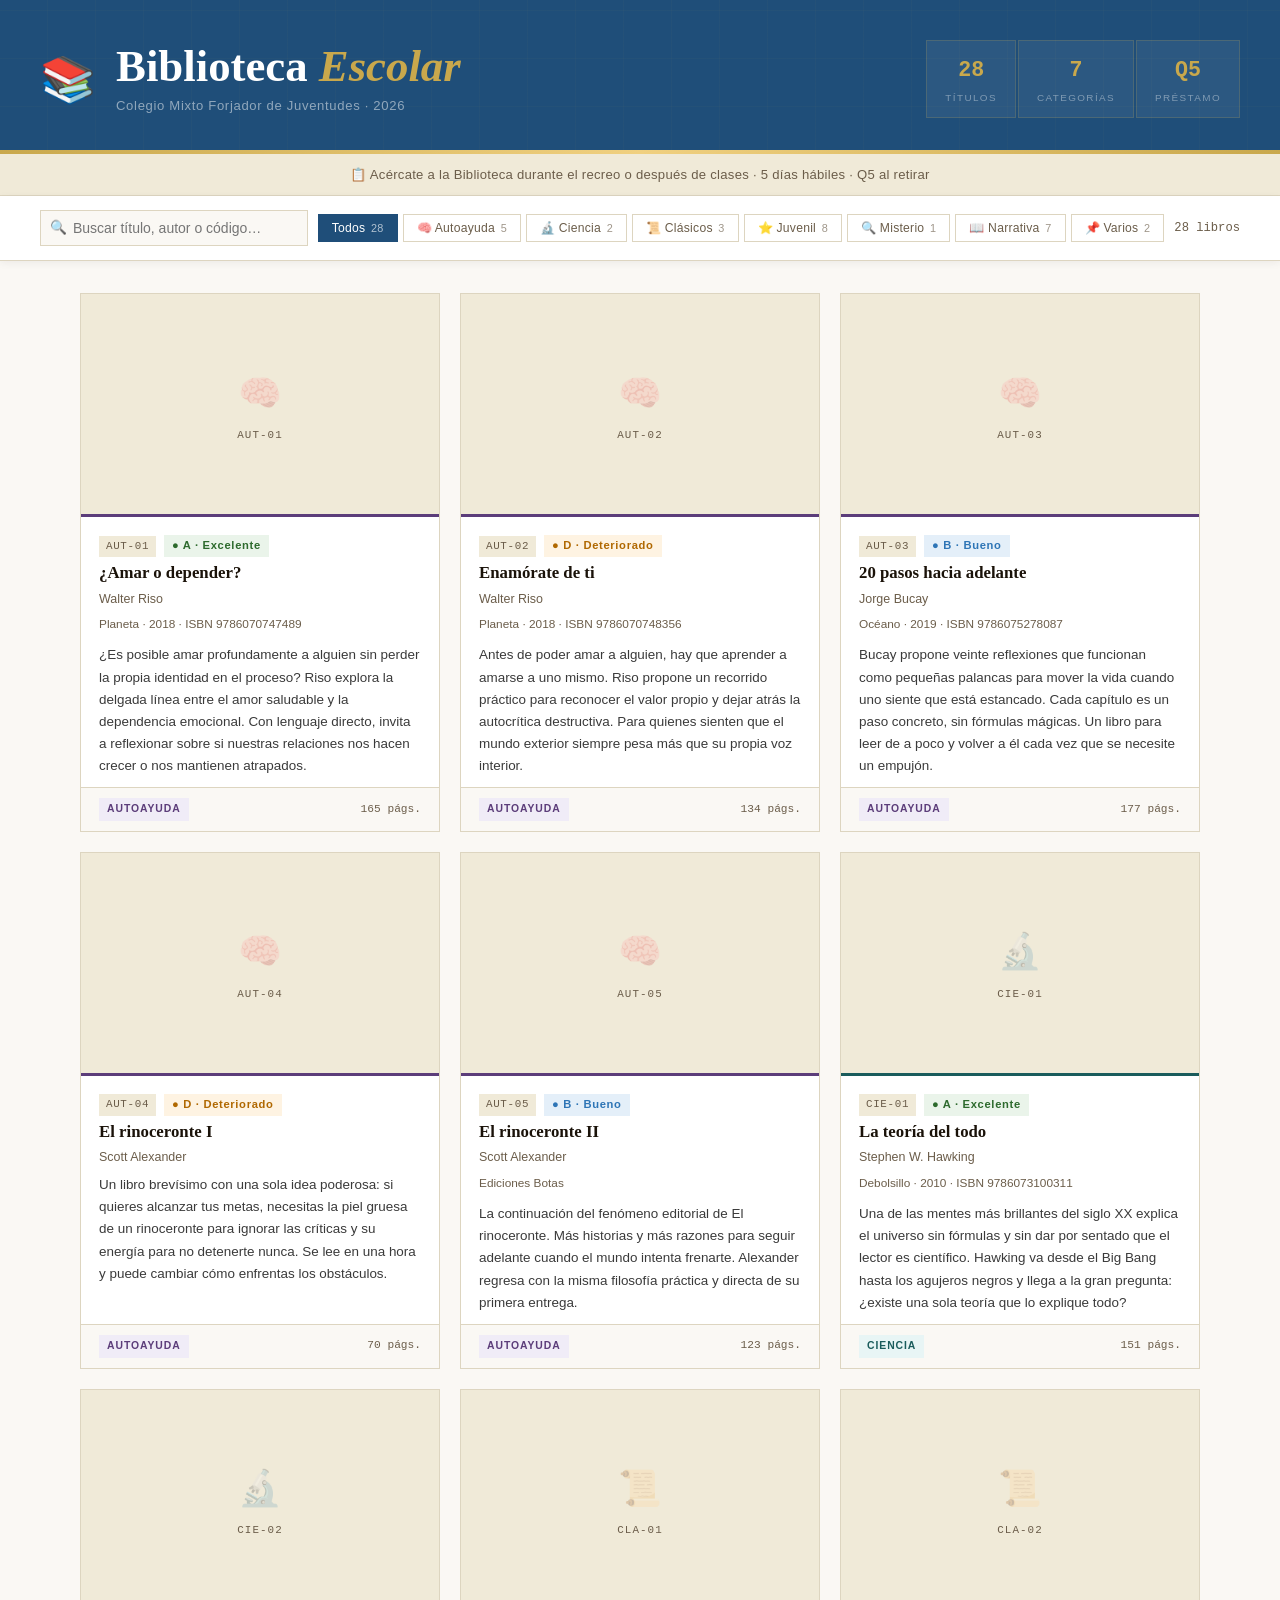
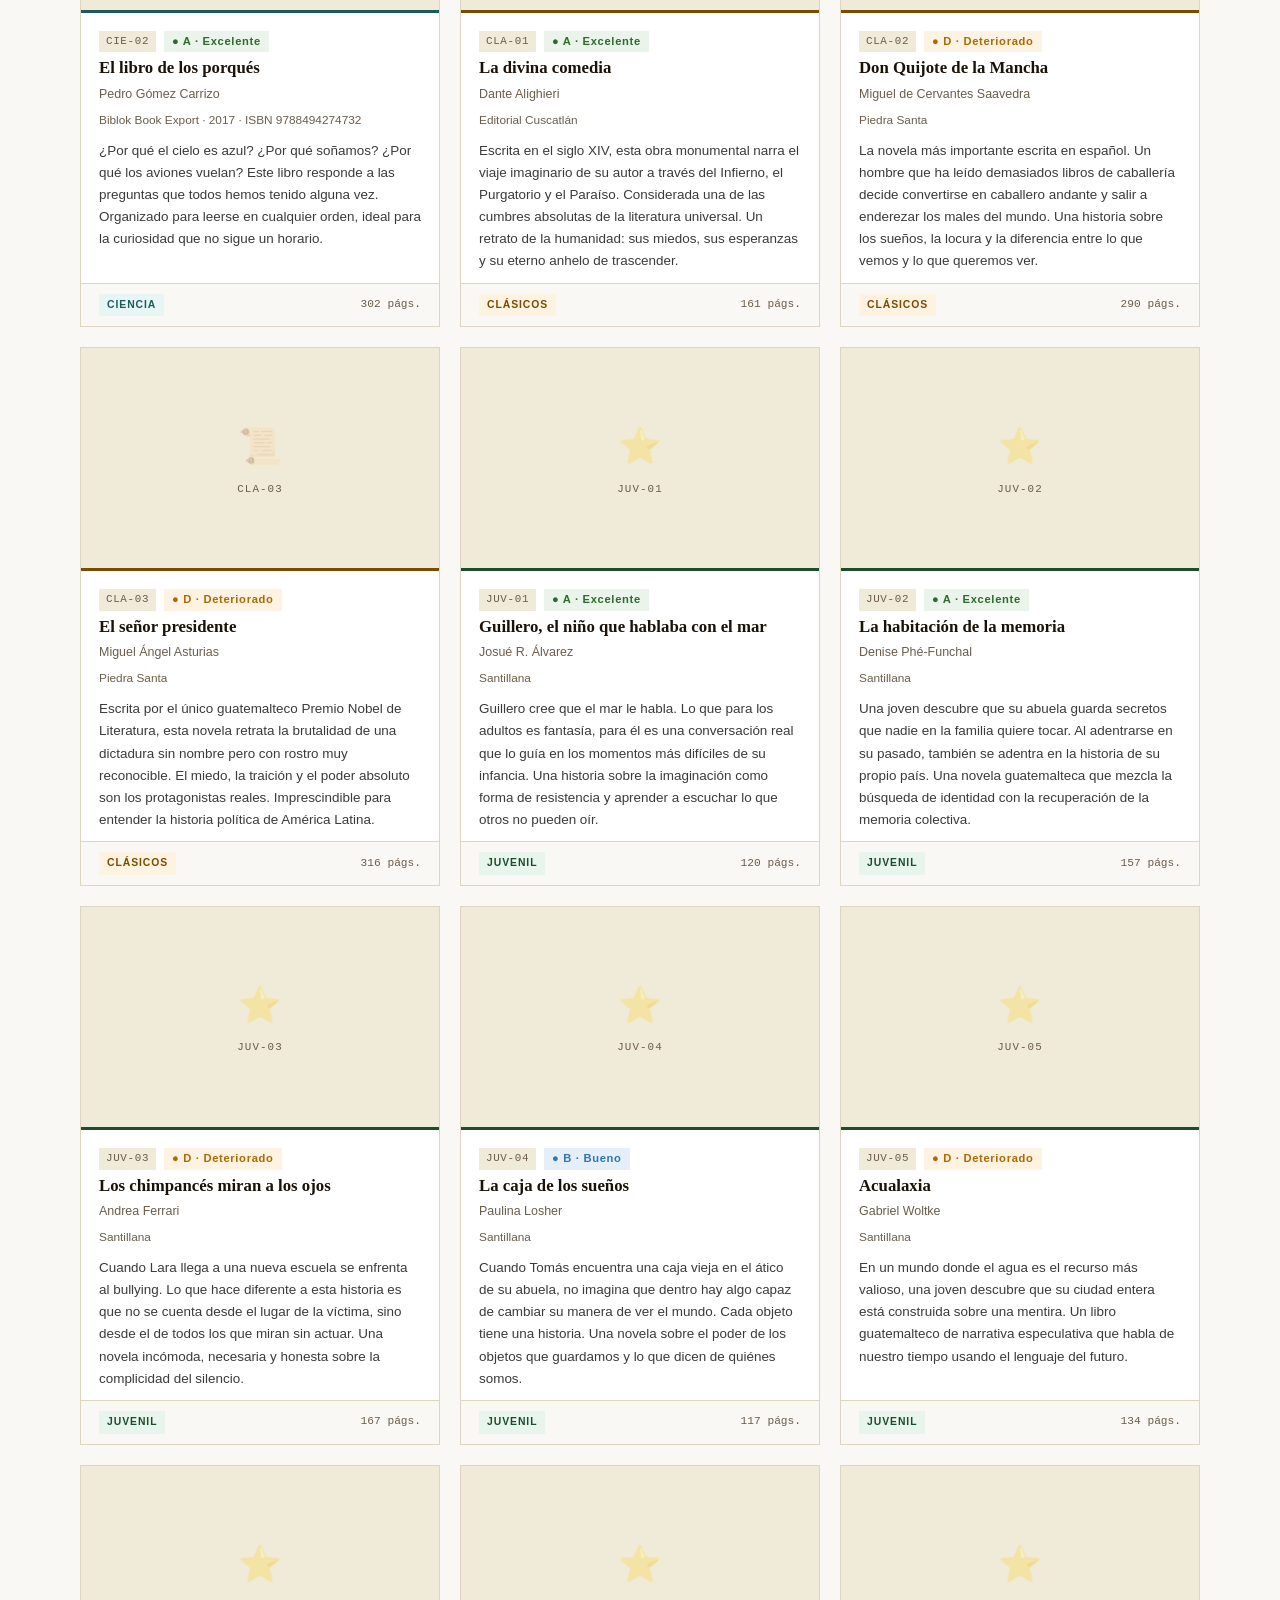
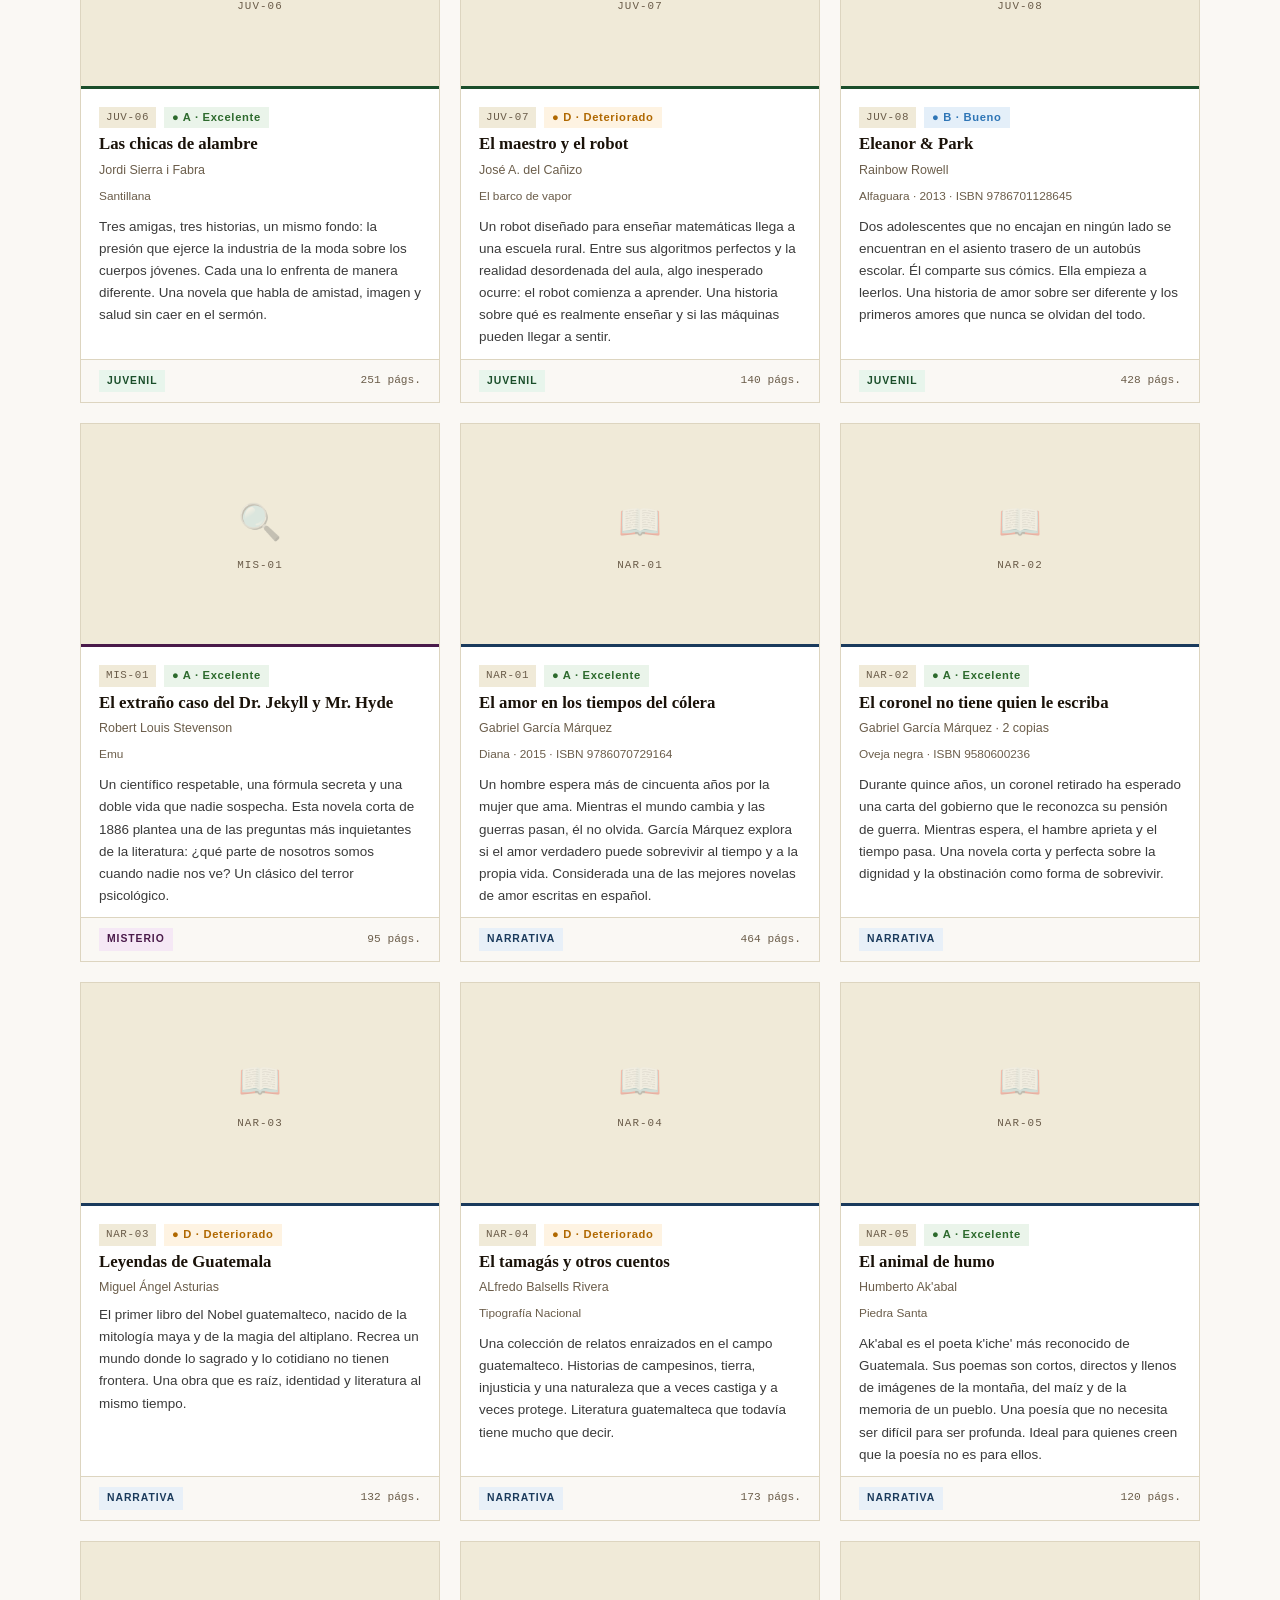
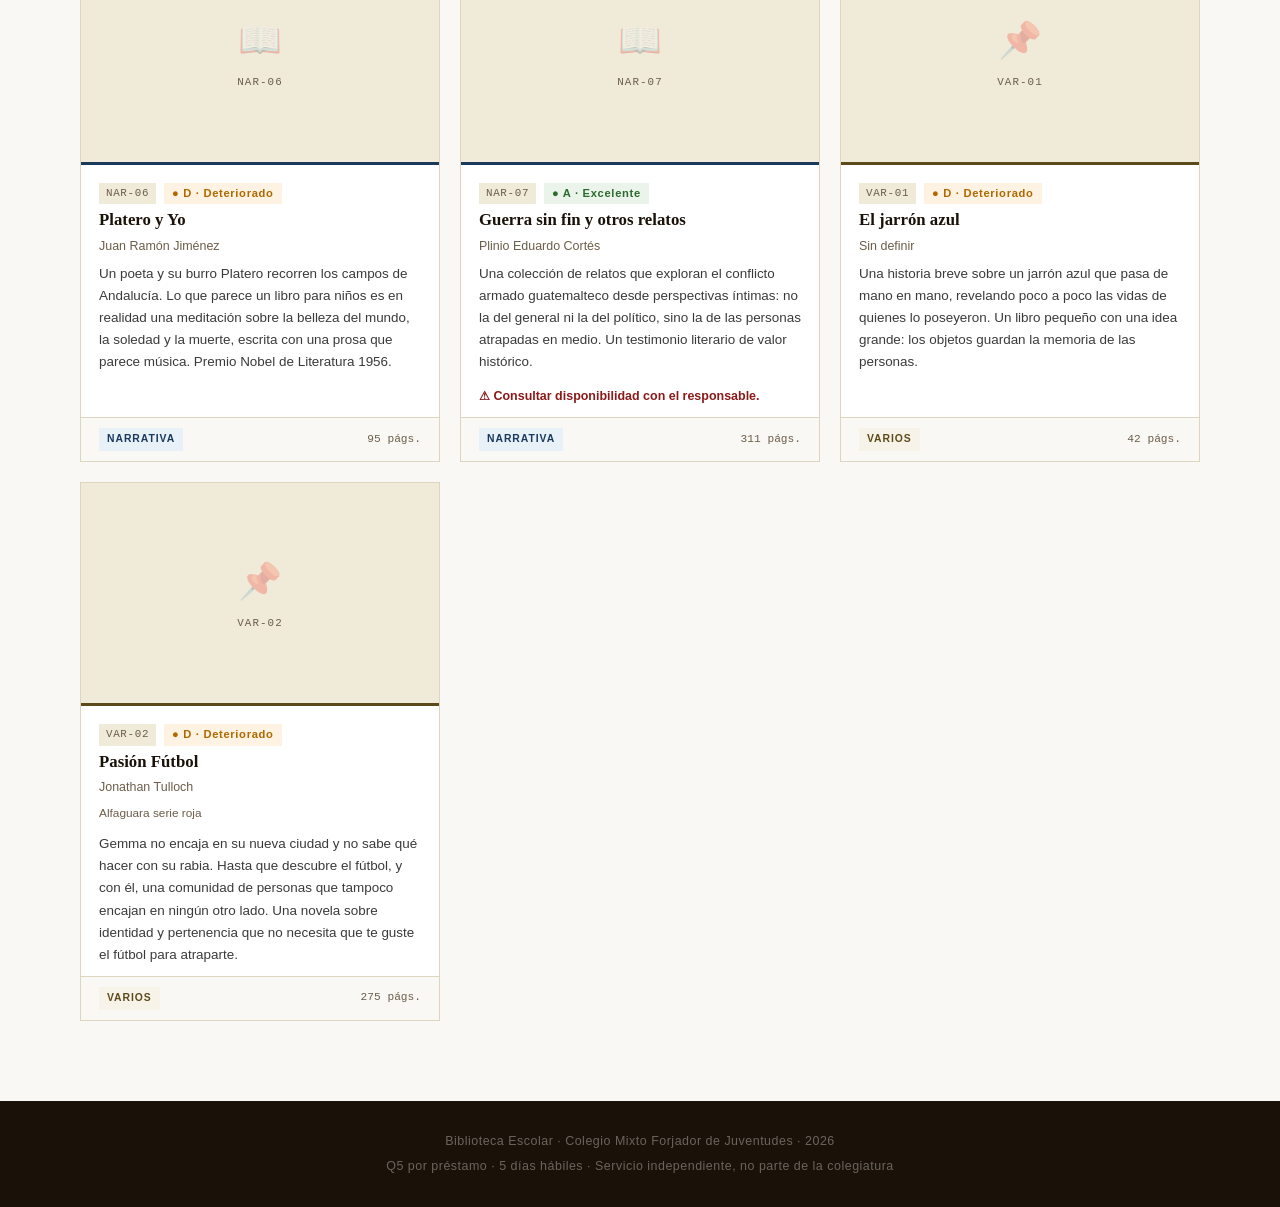
==== index.html @ a73b4a4e "Add files via upload" ====
<!DOCTYPE html>
<html lang="es">
<head>
<meta charset="UTF-8">
<meta name="viewport" content="width=device-width, initial-scale=1.0">
<meta name="description" content="Catálogo Biblioteca Escolar — Colegio Mixto Forjador de Juventudes">
<title>Biblioteca Escolar — Forjador de Juventudes</title>
<link rel="icon" href="data:image/svg+xml,<svg xmlns='http://www.w3.org/2000/svg' viewBox='0 0 100 100'><text y='.9em' font-size='90'>📚</text></svg>">
<style>
/* ══════════════════════════════════════════
   BIBLIOTECA ESCOLAR — stylesheet
   Sin dependencias externas. Funciona offline.
   ══════════════════════════════════════════ */

/* ── RESET & BASE ── */
*, *::before, *::after { margin: 0; padding: 0; box-sizing: border-box; }

:root {
  --ink:    #1a1209;
  --paper:  #faf8f4;
  --cream:  #f0ead8;
  --muted:  #6b5d4a;
  --border: #ddd5c0;
  --navy:   #1f4e79;
  --blue:   #2e75b6;
  --gold:   #8b6914;
  --goldf:  #c9a84c;

  --aut: #5c3d7a; --aut-l: #f0ecf7;
  --cie: #1a5c5c; --cie-l: #e8f5f5;
  --cla: #7a4a00; --cla-l: #fef3e0;
  --juv: #1a4e2a; --juv-l: #e8f5ec;
  --mis: #4a1a4a; --mis-l: #f5e8f5;
  --nar: #1a3a5c; --nar-l: #e8f0f8;
  --var: #5c4a1a; --var-l: #f8f3e8;

  --state-a: #2d6a2d;
  --state-b: #2e75b6;
  --state-d: #b06800;
  --state-c: #8b1a1a;

  --radius: 0px;
  --shadow: 0 2px 16px rgba(26,18,9,.08);
  --shadow-hover: 0 8px 32px rgba(26,18,9,.14);

  --font-body: -apple-system, BlinkMacSystemFont, 'Segoe UI', Roboto, sans-serif;
  --font-serif: Georgia, 'Times New Roman', serif;
  --font-mono: 'Courier New', Courier, monospace;
}

html { scroll-behavior: smooth; }
body { font-family: var(--font-body); background: var(--paper); color: var(--ink); line-height: 1.6; font-size: 16px; }

/* ── HEADER ── */
.site-header {
  background: var(--navy);
  padding: 40px 40px 36px;
  position: relative;
  overflow: hidden;
}
.site-header::before {
  content: '';
  position: absolute; inset: 0;
  background:
    repeating-linear-gradient(0deg, transparent, transparent 47px, rgba(201,168,76,.06) 48px),
    repeating-linear-gradient(90deg, transparent, transparent 47px, rgba(201,168,76,.06) 48px);
  pointer-events: none;
}
.site-header::after {
  content: '';
  position: absolute; bottom: 0; left: 0; right: 0; height: 4px;
  background: linear-gradient(90deg, var(--goldf), #f0d080 50%, var(--goldf));
}
.header-inner {
  position: relative; max-width: 1200px; margin: 0 auto;
  display: flex; align-items: center; justify-content: space-between;
  gap: 24px; flex-wrap: wrap;
}
.header-left { display: flex; align-items: center; gap: 20px; }
.header-emoji { font-size: 2.8rem; line-height: 1; }
.header-left h1 {
  font-family: var(--font-serif);
  font-size: clamp(1.8rem, 4vw, 2.8rem);
  color: #fff; line-height: 1.1; margin-bottom: 4px;
}
.header-left h1 em { color: var(--goldf); font-style: italic; }
.header-sub { color: rgba(255,255,255,.5); font-size: .82rem; letter-spacing: .05em; }
.header-stats { display: flex; gap: 2px; flex-shrink: 0; }
.stat {
  background: rgba(255,255,255,.06);
  border: 1px solid rgba(201,168,76,.2);
  padding: 12px 18px; text-align: center; min-width: 72px;
}
.stat-num { display: block; font-family: var(--font-mono); font-size: 1.35rem; font-weight: bold; color: var(--goldf); }
.stat-label { display: block; font-size: .62rem; color: rgba(255,255,255,.4); text-transform: uppercase; letter-spacing: .14em; margin-top: 2px; }

/* ── INFO BANNER ── */
.info-banner {
  background: var(--cream); border-bottom: 1px solid var(--border);
  padding: 10px 40px; text-align: center;
  font-size: .82rem; color: var(--muted); letter-spacing: .02em;
}

/* ── CONTROLS ── */
.controls {
  background: white; border-bottom: 1px solid var(--border);
  padding: 14px 40px; position: sticky; top: 0; z-index: 200;
  box-shadow: 0 2px 8px rgba(26,18,9,.06);
}
.controls-inner {
  max-width: 1200px; margin: 0 auto;
  display: flex; gap: 10px; align-items: center; flex-wrap: wrap;
}
.search-wrap { position: relative; flex: 1; min-width: 200px; }
.search-icon {
  position: absolute; left: 10px; top: 50%;
  transform: translateY(-50%); font-size: .85rem; pointer-events: none;
}
.search-wrap input {
  width: 100%; padding: 9px 12px 9px 32px;
  border: 1px solid var(--border); background: var(--paper);
  font-family: var(--font-body); font-size: .875rem; color: var(--ink);
  outline: none; transition: border-color .15s;
}
.search-wrap input:focus { border-color: var(--blue); background: white; }
.filters { display: flex; gap: 5px; flex-wrap: wrap; }
.filter-btn {
  padding: 6px 13px; border: 1px solid var(--border);
  background: white; font-family: var(--font-body);
  font-size: .76rem; color: var(--muted); cursor: pointer;
  letter-spacing: .02em; transition: all .12s; white-space: nowrap;
}
.filter-btn:hover { border-color: var(--navy); color: var(--navy); }
.filter-btn.active { background: var(--navy); color: white; border-color: var(--navy); }
.count-label {
  font-family: var(--font-mono); font-size: .76rem;
  color: var(--muted); margin-left: auto; white-space: nowrap;
  flex-shrink: 0;
}

/* ── MAIN & GRID ── */
.main { max-width: 1200px; margin: 0 auto; padding: 32px 40px 80px; }
.grid {
  display: grid;
  grid-template-columns: repeat(auto-fill, minmax(290px, 1fr));
  gap: 20px;
}

/* ── CARD ── */
.card {
  background: white; border: 1px solid var(--border);
  display: flex; flex-direction: column;
  transition: box-shadow .2s, transform .2s;
  overflow: hidden;
}
.card:hover { box-shadow: var(--shadow-hover); transform: translateY(-3px); }
.card.hidden { display: none !important; }

.card-img {
  width: 100%; aspect-ratio: 2/3; max-height: 220px;
  background: var(--cream); overflow: hidden; position: relative;
  display: flex; align-items: center; justify-content: center;
}
.card-img img {
  width: 100%; height: 100%; object-fit: cover;
  display: block; transition: transform .3s;
}
.card:hover .card-img img { transform: scale(1.03); }
.img-ph {
  display: flex; flex-direction: column; align-items: center;
  justify-content: center; gap: 6px; width: 100%; height: 100%;
  position: absolute; inset: 0;
}
.img-ph span { font-size: 2.2rem; opacity: .3; }
.img-ph p { font-family: var(--font-mono); font-size: .68rem; color: var(--muted); letter-spacing: .1em; }
/* Hide placeholder when image loads */
.card-img img:not([src=""]) + .img-ph { display: none; }

.card-accent { height: 3px; flex-shrink: 0; }

.card-body { padding: 18px 18px 10px; flex: 1; display: flex; flex-direction: column; gap: 6px; }
.card-meta-top { display: flex; align-items: center; gap: 8px; }
.code-pill {
  font-family: var(--font-mono); font-size: .68rem;
  color: var(--muted); background: var(--cream);
  padding: 2px 7px; letter-spacing: .06em;
}
.state-badge {
  font-size: .7rem; font-weight: 600; letter-spacing: .06em;
  padding: 2px 8px;
}
.state-A { color: var(--state-a); background: #eaf4ea; }
.state-B { color: var(--state-b); background: #e4eff9; }
.state-D { color: var(--state-d); background: #fef3e2; }
.state-C { color: var(--state-c); background: #fceaea; }

.card-title {
  font-family: var(--font-serif); font-size: 1.05rem;
  font-weight: bold; color: var(--ink); line-height: 1.2;
}
.card-author { font-size: .78rem; color: var(--muted); }
.card-desc { font-size: .84rem; color: #3a3a3a; line-height: 1.65; flex: 1; }

.card-footer {
  padding: 10px 18px; border-top: 1px solid var(--border);
  background: var(--paper); display: flex;
  align-items: center; justify-content: space-between; gap: 8px;
  flex-wrap: wrap;
}
.cat-tag {
  font-size: .65rem; font-weight: 600; letter-spacing: .09em;
  text-transform: uppercase; padding: 3px 8px;
}
.pages-badge { font-family: var(--font-mono); font-size: .7rem; color: var(--muted); }

/* ── CATEGORY COLORS ── */
.cat-AUT { color: var(--aut); background: var(--aut-l); }
.cat-CIE { color: var(--cie); background: var(--cie-l); }
.cat-CLA { color: var(--cla); background: var(--cla-l); }
.cat-JUV { color: var(--juv); background: var(--juv-l); }
.cat-MIS { color: var(--mis); background: var(--mis-l); }
.cat-NAR { color: var(--nar); background: var(--nar-l); }
.cat-VAR { color: var(--var); background: var(--var-l); }

.card-accent.cat-AUT { background: var(--aut); }
.card-accent.cat-CIE { background: var(--cie); }
.card-accent.cat-CLA { background: var(--cla); }
.card-accent.cat-JUV { background: var(--juv); }
.card-accent.cat-MIS { background: var(--mis); }
.card-accent.cat-NAR { background: var(--nar); }
.card-accent.cat-VAR { background: var(--var); }

/* ── NO RESULTS ── */
.no-results {
  grid-column: 1 / -1; text-align: center;
  padding: 80px 20px; color: var(--muted);
}
.no-results p:first-child { font-size: 3rem; margin-bottom: 12px; }
.no-results h3 { font-family: var(--font-serif); font-size: 1.4rem; margin-bottom: 8px; }
.no-results p { font-size: .875rem; }
.hidden { display: none !important; }

/* ── FOOTER ── */
.site-footer {
  background: var(--ink); color: rgba(255,255,255,.35);
  text-align: center; padding: 28px 20px;
  font-size: .78rem; line-height: 2; letter-spacing: .04em;
}

/* ── RESPONSIVE ── */
@media (max-width: 768px) {
  .site-header { padding: 28px 20px 24px; }
  .header-stats { display: none; }
  .info-banner { padding: 10px 20px; font-size: .78rem; }
  .controls { padding: 12px 20px; }
  .main { padding: 20px 20px 60px; }
  .grid { grid-template-columns: repeat(auto-fill, minmax(260px, 1fr)); gap: 14px; }
}

@media (max-width: 480px) {
  .grid { grid-template-columns: 1fr; }
  .filters { gap: 4px; }
  .filter-btn { font-size: .72rem; padding: 5px 10px; }
  .count-label { display: none; }
}

/* ── EXTRAS (generated cards) ── */
.card-info { font-size: .74rem; color: var(--muted); margin-bottom: 4px; }
.card-nota { font-size: .78rem; color: #8b1a1a; font-weight: 600; margin-top: 8px; }
.no-disponible { font-size: .68rem; background: #fceaea; color: #8b1a1a; padding: 2px 7px; font-weight: 600; }
.filter-count { font-size: .68rem; opacity: .65; margin-left: 2px; }
</style>
</head>
<body>

<header class="site-header">
  <div class="header-inner">
    <div class="header-left">
      <span class="header-emoji">📚</span>
      <div>
        <h1>Biblioteca <em>Escolar</em></h1>
        <p class="header-sub">Colegio Mixto Forjador de Juventudes · 2026</p>
      </div>
    </div>
    <div class="header-stats">
      <div class="stat"><span class="stat-num" id="stat-total">—</span><span class="stat-label">Títulos</span></div>
      <div class="stat"><span class="stat-num" id="stat-cats">—</span><span class="stat-label">Categorías</span></div>
      <div class="stat"><span class="stat-num">Q5</span><span class="stat-label">Préstamo</span></div>
    </div>
  </div>
</header>

<div class="info-banner">
  📋 Acércate a la Biblioteca durante el recreo o después de clases · 5 días hábiles · Q5 al retirar
</div>

<div class="controls" id="controls">
  <div class="controls-inner">
    <div class="search-wrap">
      <span class="search-icon">🔍</span>
      <input type="text" id="search" placeholder="Buscar título, autor o código…" autocomplete="off">
    </div>
    <div class="filters" id="filters"></div>
    <span class="count-label" id="count"></span>
  </div>
</div>

<main class="main">
  <div class="grid" id="grid">
    <p style="padding:40px;color:#999;font-style:italic">Cargando catálogo…</p>
  </div>
</main>

<footer class="site-footer">
  <p>Biblioteca Escolar · Colegio Mixto Forjador de Juventudes · 2026</p>
  <p>Q5 por préstamo · 5 días hábiles · Servicio independiente, no parte de la colegiatura</p>
</footer>

<script>
/*
 * ══════════════════════════════════════════════════════
 *  BIBLIOTECA ESCOLAR — Lista de libros
 *  Colegio Mixto Forjador de Juventudes · 2026
 * ══════════════════════════════════════════════════════
 *
 *  CÓMO AGREGAR UN LIBRO NUEVO:
 *  1. Copia uno de los bloques de abajo
 *  2. Pégalo al final de la lista (antes del ] final)
 *  3. Cambia los datos
 *  4. Guarda el archivo
 *  ¡Listo! El catálogo lo muestra automáticamente.
 *
 *  CAMPOS:
 *  codigo    → Código único  (ej. "NAR-08"). Usa el mismo formato.
 *  titulo    → Título completo del libro
 *  autor     → Nombre del autor
 *  categoria → Una de: AUT | CIE | CLA | JUV | MIS | NAR | VAR
 *  estado    → A | B | D | C  (estado físico del libro)
 *  paginas   → Número de páginas (solo el número, sin "págs.")
 *  year      → Año de publicación (opcional, escribe "" si no lo sabes)
 *  editorial → Editorial (opcional, escribe "" si no la sabes)
 *  isbn      → ISBN (opcional, escribe "" si no lo tienes)
 *  copias    → Número de copias disponibles (normalmente 1)
 *  descripcion → Descripción del libro SIN spoilers (2–3 oraciones)
 *  disponible  → true = se puede pedir prestado | false = no disponible
 *  nota        → Texto extra en rojo (ej. "Consultar disponibilidad").
 *                Deja "" si no hay nota especial.
 *
 * ══════════════════════════════════════════════════════
 */

const LIBROS = [

  /* ─────────────────────────────────────
   * AUTOAYUDA
   * ───────────────────────────────────── */
  {
    codigo:      "AUT-01",
    titulo:      "¿Amar o depender?",
    autor:       "Walter Riso",
    categoria:   "AUT",
    estado:      "A",
    paginas:     165,
    year:        2018,
    editorial:   "Planeta",
    isbn:        "9786070747489",
    copias:      1,
    disponible:  true,
    nota:        "",
    descripcion: "¿Es posible amar profundamente a alguien sin perder la propia identidad en el proceso? Riso explora la delgada línea entre el amor saludable y la dependencia emocional. Con lenguaje directo, invita a reflexionar sobre si nuestras relaciones nos hacen crecer o nos mantienen atrapados."
  },
  {
    codigo:      "AUT-02",
    titulo:      "Enamórate de ti",
    autor:       "Walter Riso",
    categoria:   "AUT",
    estado:      "D",
    paginas:     134,
    year:        2018,
    editorial:   "Planeta",
    isbn:        "9786070748356",
    copias:      1,
    disponible:  true,
    nota:        "",
    descripcion: "Antes de poder amar a alguien, hay que aprender a amarse a uno mismo. Riso propone un recorrido práctico para reconocer el valor propio y dejar atrás la autocrítica destructiva. Para quienes sienten que el mundo exterior siempre pesa más que su propia voz interior."
  },
  {
    codigo:      "AUT-03",
    titulo:      "20 pasos hacia adelante",
    autor:       "Jorge Bucay",
    categoria:   "AUT",
    estado:      "B",
    paginas:     177,
    year:        2019,
    editorial:   "Océano",
    isbn:        "9786075278087",
    copias:      1,
    disponible:  true,
    nota:        "",
    descripcion: "Bucay propone veinte reflexiones que funcionan como pequeñas palancas para mover la vida cuando uno siente que está estancado. Cada capítulo es un paso concreto, sin fórmulas mágicas. Un libro para leer de a poco y volver a él cada vez que se necesite un empujón."
  },
  {
    codigo:      "AUT-04",
    titulo:      "El rinoceronte I",
    autor:       "Scott Alexander",
    categoria:   "AUT",
    estado:      "D",
    paginas:     70,
    year:        "",
    editorial:   "",
    isbn:        "",
    copias:      1,
    disponible:  true,
    nota:        "",
    descripcion: "Un libro brevísimo con una sola idea poderosa: si quieres alcanzar tus metas, necesitas la piel gruesa de un rinoceronte para ignorar las críticas y su energía para no detenerte nunca. Se lee en una hora y puede cambiar cómo enfrentas los obstáculos."
  },
  {
    codigo:      "AUT-05",
    titulo:      "El rinoceronte II",
    autor:       "Scott Alexander",
    categoria:   "AUT",
    estado:      "B",
    paginas:     123,
    year:        "",
    editorial:   "Ediciones Botas",
    isbn:        "",
    copias:      1,
    disponible:  true,
    nota:        "",
    descripcion: "La continuación del fenómeno editorial de El rinoceronte. Más historias y más razones para seguir adelante cuando el mundo intenta frenarte. Alexander regresa con la misma filosofía práctica y directa de su primera entrega."
  },

  /* ─────────────────────────────────────
   * CIENCIA
   * ───────────────────────────────────── */
  {
    codigo:      "CIE-01",
    titulo:      "La teoría del todo",
    autor:       "Stephen W. Hawking",
    categoria:   "CIE",
    estado:      "A",
    paginas:     151,
    year:        2010,
    editorial:   "Debolsillo",
    isbn:        "9786073100311",
    copias:      1,
    disponible:  true,
    nota:        "",
    descripcion: "Una de las mentes más brillantes del siglo XX explica el universo sin fórmulas y sin dar por sentado que el lector es científico. Hawking va desde el Big Bang hasta los agujeros negros y llega a la gran pregunta: ¿existe una sola teoría que lo explique todo?"
  },
  {
    codigo:      "CIE-02",
    titulo:      "El libro de los porqués",
    autor:       "Pedro Gómez Carrizo",
    categoria:   "CIE",
    estado:      "A",
    paginas:     302,
    year:        2017,
    editorial:   "Biblok Book Export",
    isbn:        "9788494274732",
    copias:      1,
    disponible:  true,
    nota:        "",
    descripcion: "¿Por qué el cielo es azul? ¿Por qué soñamos? ¿Por qué los aviones vuelan? Este libro responde a las preguntas que todos hemos tenido alguna vez. Organizado para leerse en cualquier orden, ideal para la curiosidad que no sigue un horario."
  },

  /* ─────────────────────────────────────
   * CLÁSICOS
   * ───────────────────────────────────── */
  {
    codigo:      "CLA-01",
    titulo:      "La divina comedia",
    autor:       "Dante Alighieri",
    categoria:   "CLA",
    estado:      "A",
    paginas:     161,
    year:        "",
    editorial:   "Editorial Cuscatlán",
    isbn:        "",
    copias:      1,
    disponible:  true,
    nota:        "",
    descripcion: "Escrita en el siglo XIV, esta obra monumental narra el viaje imaginario de su autor a través del Infierno, el Purgatorio y el Paraíso. Considerada una de las cumbres absolutas de la literatura universal. Un retrato de la humanidad: sus miedos, sus esperanzas y su eterno anhelo de trascender."
  },
  {
    codigo:      "CLA-02",
    titulo:      "Don Quijote de la Mancha",
    autor:       "Miguel de Cervantes Saavedra",
    categoria:   "CLA",
    estado:      "D",
    paginas:     290,
    year:        "",
    editorial:   "Piedra Santa",
    isbn:        "",
    copias:      1,
    disponible:  true,
    nota:        "",
    descripcion: "La novela más importante escrita en español. Un hombre que ha leído demasiados libros de caballería decide convertirse en caballero andante y salir a enderezar los males del mundo. Una historia sobre los sueños, la locura y la diferencia entre lo que vemos y lo que queremos ver."
  },
  {
    codigo:      "CLA-03",
    titulo:      "El señor presidente",
    autor:       "Miguel Ángel Asturias",
    categoria:   "CLA",
    estado:      "D",
    paginas:     316,
    year:        "",
    editorial:   "Piedra Santa",
    isbn:        "",
    copias:      1,
    disponible:  true,
    nota:        "",
    descripcion: "Escrita por el único guatemalteco Premio Nobel de Literatura, esta novela retrata la brutalidad de una dictadura sin nombre pero con rostro muy reconocible. El miedo, la traición y el poder absoluto son los protagonistas reales. Imprescindible para entender la historia política de América Latina."
  },

  /* ─────────────────────────────────────
   * JUVENIL
   * ───────────────────────────────────── */
  {
    codigo:      "JUV-01",
    titulo:      "Guillero, el niño que hablaba con el mar",
    autor:       "Josué R. Álvarez",
    categoria:   "JUV",
    estado:      "A",
    paginas:     120,
    year:        "",
    editorial:   "Santillana",
    isbn:        "",
    copias:      1,
    disponible:  true,
    nota:        "",
    descripcion: "Guillero cree que el mar le habla. Lo que para los adultos es fantasía, para él es una conversación real que lo guía en los momentos más difíciles de su infancia. Una historia sobre la imaginación como forma de resistencia y aprender a escuchar lo que otros no pueden oír."
  },
  {
    codigo:      "JUV-02",
    titulo:      "La habitación de la memoria",
    autor:       "Denise Phé-Funchal",
    categoria:   "JUV",
    estado:      "A",
    paginas:     157,
    year:        "",
    editorial:   "Santillana",
    isbn:        "",
    copias:      1,
    disponible:  true,
    nota:        "",
    descripcion: "Una joven descubre que su abuela guarda secretos que nadie en la familia quiere tocar. Al adentrarse en su pasado, también se adentra en la historia de su propio país. Una novela guatemalteca que mezcla la búsqueda de identidad con la recuperación de la memoria colectiva."
  },
  {
    codigo:      "JUV-03",
    titulo:      "Los chimpancés miran a los ojos",
    autor:       "Andrea Ferrari",
    categoria:   "JUV",
    estado:      "D",
    paginas:     167,
    year:        "",
    editorial:   "Santillana",
    isbn:        "",
    copias:      1,
    disponible:  true,
    nota:        "",
    descripcion: "Cuando Lara llega a una nueva escuela se enfrenta al bullying. Lo que hace diferente a esta historia es que no se cuenta desde el lugar de la víctima, sino desde el de todos los que miran sin actuar. Una novela incómoda, necesaria y honesta sobre la complicidad del silencio."
  },
  {
    codigo:      "JUV-04",
    titulo:      "La caja de los sueños",
    autor:       "Paulina Losher",
    categoria:   "JUV",
    estado:      "B",
    paginas:     117,
    year:        "",
    editorial:   "Santillana",
    isbn:        "",
    copias:      1,
    disponible:  true,
    nota:        "",
    descripcion: "Cuando Tomás encuentra una caja vieja en el ático de su abuela, no imagina que dentro hay algo capaz de cambiar su manera de ver el mundo. Cada objeto tiene una historia. Una novela sobre el poder de los objetos que guardamos y lo que dicen de quiénes somos."
  },
  {
    codigo:      "JUV-05",
    titulo:      "Acualaxia",
    autor:       "Gabriel Woltke",
    categoria:   "JUV",
    estado:      "D",
    paginas:     134,
    year:        "",
    editorial:   "Santillana",
    isbn:        "",
    copias:      1,
    disponible:  true,
    nota:        "",
    descripcion: "En un mundo donde el agua es el recurso más valioso, una joven descubre que su ciudad entera está construida sobre una mentira. Un libro guatemalteco de narrativa especulativa que habla de nuestro tiempo usando el lenguaje del futuro."
  },
  {
    codigo:      "JUV-06",
    titulo:      "Las chicas de alambre",
    autor:       "Jordi Sierra i Fabra",
    categoria:   "JUV",
    estado:      "A",
    paginas:     251,
    year:        "",
    editorial:   "Santillana",
    isbn:        "",
    copias:      1,
    disponible:  true,
    nota:        "",
    descripcion: "Tres amigas, tres historias, un mismo fondo: la presión que ejerce la industria de la moda sobre los cuerpos jóvenes. Cada una lo enfrenta de manera diferente. Una novela que habla de amistad, imagen y salud sin caer en el sermón."
  },
  {
    codigo:      "JUV-07",
    titulo:      "El maestro y el robot",
    autor:       "José A. del Cañizo",
    categoria:   "JUV",
    estado:      "D",
    paginas:     140,
    year:        "",
    editorial:   "El barco de vapor",
    isbn:        "",
    copias:      1,
    disponible:  true,
    nota:        "",
    descripcion: "Un robot diseñado para enseñar matemáticas llega a una escuela rural. Entre sus algoritmos perfectos y la realidad desordenada del aula, algo inesperado ocurre: el robot comienza a aprender. Una historia sobre qué es realmente enseñar y si las máquinas pueden llegar a sentir."
  },
  {
    codigo:      "JUV-08",
    titulo:      "Eleanor & Park",
    autor:       "Rainbow Rowell",
    categoria:   "JUV",
    estado:      "B",
    paginas:     428,
    year:        2013,
    editorial:   "Alfaguara",
    isbn:        "9786701128645",
    copias:      1,
    disponible:  true,
    nota:        "",
    descripcion: "Dos adolescentes que no encajan en ningún lado se encuentran en el asiento trasero de un autobús escolar. Él comparte sus cómics. Ella empieza a leerlos. Una historia de amor sobre ser diferente y los primeros amores que nunca se olvidan del todo."
  },

  /* ─────────────────────────────────────
   * MISTERIO
   * ───────────────────────────────────── */
  {
    codigo:      "MIS-01",
    titulo:      "El extraño caso del Dr. Jekyll y Mr. Hyde",
    autor:       "Robert Louis Stevenson",
    categoria:   "MIS",
    estado:      "A",
    paginas:     95,
    year:        "",
    editorial:   "Emu",
    isbn:        "",
    copias:      1,
    disponible:  true,
    nota:        "",
    descripcion: "Un científico respetable, una fórmula secreta y una doble vida que nadie sospecha. Esta novela corta de 1886 plantea una de las preguntas más inquietantes de la literatura: ¿qué parte de nosotros somos cuando nadie nos ve? Un clásico del terror psicológico."
  },

  /* ─────────────────────────────────────
   * NARRATIVA
   * ───────────────────────────────────── */
  {
    codigo:      "NAR-01",
    titulo:      "El amor en los tiempos del cólera",
    autor:       "Gabriel García Márquez",
    categoria:   "NAR",
    estado:      "A",
    paginas:     464,
    year:        2015,
    editorial:   "Diana",
    isbn:        "9786070729164",
    copias:      1,
    disponible:  true,
    nota:        "",
    descripcion: "Un hombre espera más de cincuenta años por la mujer que ama. Mientras el mundo cambia y las guerras pasan, él no olvida. García Márquez explora si el amor verdadero puede sobrevivir al tiempo y a la propia vida. Considerada una de las mejores novelas de amor escritas en español."
  },
  {
    codigo:      "NAR-02",
    titulo:      "El coronel no tiene quien le escriba",
    autor:       "Gabriel García Márquez",
    categoria:   "NAR",
    estado:      "A",
    paginas:     0,
    year:        "",
    editorial:   "Oveja negra",
    isbn:        "9580600236",
    copias:      2,
    disponible:  true,
    nota:        "",
    descripcion: "Durante quince años, un coronel retirado ha esperado una carta del gobierno que le reconozca su pensión de guerra. Mientras espera, el hambre aprieta y el tiempo pasa. Una novela corta y perfecta sobre la dignidad y la obstinación como forma de sobrevivir."
  },
  {
    codigo:      "NAR-03",
    titulo:      "Leyendas de Guatemala",
    autor:       "Miguel Ángel Asturias",
    categoria:   "NAR",
    estado:      "D",
    paginas:     132,
    year:        "",
    editorial:   "",
    isbn:        "",
    copias:      1,
    disponible:  true,
    nota:        "",
    descripcion: "El primer libro del Nobel guatemalteco, nacido de la mitología maya y de la magia del altiplano. Recrea un mundo donde lo sagrado y lo cotidiano no tienen frontera. Una obra que es raíz, identidad y literatura al mismo tiempo."
  },
  {
    codigo:      "NAR-04",
    titulo:      "El tamagás y otros cuentos",
    autor:       "ALfredo Balsells Rivera",
    categoria:   "NAR",
    estado:      "D",
    paginas:     173,
    year:        "",
    editorial:   "Tipografía Nacional",
    isbn:        "",
    copias:      1,
    disponible:  true,
    nota:        "",
    descripcion: "Una colección de relatos enraizados en el campo guatemalteco. Historias de campesinos, tierra, injusticia y una naturaleza que a veces castiga y a veces protege. Literatura guatemalteca que todavía tiene mucho que decir."
  },
  {
    codigo:      "NAR-05",
    titulo:      "El animal de humo",
    autor:       "Humberto Ak'abal",
    categoria:   "NAR",
    estado:      "A",
    paginas:     120,
    year:        "",
    editorial:   "Piedra Santa",
    isbn:        "",
    copias:      1,
    disponible:  true,
    nota:        "",
    descripcion: "Ak'abal es el poeta k'iche' más reconocido de Guatemala. Sus poemas son cortos, directos y llenos de imágenes de la montaña, del maíz y de la memoria de un pueblo. Una poesía que no necesita ser difícil para ser profunda. Ideal para quienes creen que la poesía no es para ellos."
  },
  {
    codigo:      "NAR-06",
    titulo:      "Platero y Yo",
    autor:       "Juan Ramón Jiménez",
    categoria:   "NAR",
    estado:      "D",
    paginas:     95,
    year:        "",
    editorial:   "",
    isbn:        "",
    copias:      1,
    disponible:  true,
    nota:        "",
    descripcion: "Un poeta y su burro Platero recorren los campos de Andalucía. Lo que parece un libro para niños es en realidad una meditación sobre la belleza del mundo, la soledad y la muerte, escrita con una prosa que parece música. Premio Nobel de Literatura 1956."
  },
  {
    codigo:      "NAR-07",
    titulo:      "Guerra sin fin y otros relatos",
    autor:       "Plinio Eduardo Cortés",
    categoria:   "NAR",
    estado:      "A",
    paginas:     311,
    year:        "",
    editorial:   "",
    isbn:        "",
    copias:      1,
    disponible:  true,
    nota:        "⚠ Consultar disponibilidad con el responsable.",
    descripcion: "Una colección de relatos que exploran el conflicto armado guatemalteco desde perspectivas íntimas: no la del general ni la del político, sino la de las personas atrapadas en medio. Un testimonio literario de valor histórico."
  },

  /* ─────────────────────────────────────
   * VARIOS
   * ───────────────────────────────────── */
  {
    codigo:      "VAR-01",
    titulo:      "El jarrón azul",
    autor:       "Sin definir",
    categoria:   "VAR",
    estado:      "D",
    paginas:     42,
    year:        "",
    editorial:   "",
    isbn:        "",
    copias:      1,
    disponible:  true,
    nota:        "",
    descripcion: "Una historia breve sobre un jarrón azul que pasa de mano en mano, revelando poco a poco las vidas de quienes lo poseyeron. Un libro pequeño con una idea grande: los objetos guardan la memoria de las personas."
  },
  {
    codigo:      "VAR-02",
    titulo:      "Pasión Fútbol",
    autor:       "Jonathan Tulloch",
    categoria:   "VAR",
    estado:      "D",
    paginas:     275,
    year:        "",
    editorial:   "Alfaguara serie roja",
    isbn:        "",
    copias:      1,
    disponible:  true,
    nota:        "",
    descripcion: "Gemma no encaja en su nueva ciudad y no sabe qué hacer con su rabia. Hasta que descubre el fútbol, y con él, una comunidad de personas que tampoco encajan en ningún otro lado. Una novela sobre identidad y pertenencia que no necesita que te guste el fútbol para atraparte."
  },

  /*
   * ══════════════════════════════════════════════════════
   *  AGREGAR LIBROS NUEVOS AQUÍ ABAJO
   *  Copia este bloque y llena los datos:
   * ══════════════════════════════════════════════════════
   *
   * {
   *   codigo:      "NAR-08",        ← Siguiente número de la categoría
   *   titulo:      "Nombre del libro",
   *   autor:       "Nombre del autor",
   *   categoria:   "NAR",           ← AUT | CIE | CLA | JUV | MIS | NAR | VAR
   *   estado:      "A",             ← A | B | D | C
   *   paginas:     200,             ← Número (sin comillas)
   *   year:        2023,            ← Año (sin comillas, o "" si no lo sabes)
   *   editorial:   "Editorial",
   *   isbn:        "978...",        ← o "" si no lo tienes
   *   copias:      1,
   *   disponible:  true,
   *   nota:        "",
   *   descripcion: "Descripción sin spoilers del libro."
   * },
   *
   * ══════════════════════════════════════════════════════
   */

];
</script>
<script>
/* ══════════════════════════════════════════
   BIBLIOTECA ESCOLAR — app.js
   Lee libros.js y construye el catálogo.
   Sin frameworks. Sin dependencias.
   ══════════════════════════════════════════ */

(function () {
  'use strict';

  const CATEGORIAS = {
    AUT: { nombre: 'Autoayuda',  emoji: '🧠' },
    CIE: { nombre: 'Ciencia',    emoji: '🔬' },
    CLA: { nombre: 'Clásicos',   emoji: '📜' },
    JUV: { nombre: 'Juvenil',    emoji: '⭐' },
    MIS: { nombre: 'Misterio',   emoji: '🔍' },
    NAR: { nombre: 'Narrativa',  emoji: '📖' },
    VAR: { nombre: 'Varios',     emoji: '📌' },
  };

  const ESTADOS = {
    A: { label: 'Excelente',   color: '#2d6a2d', bg: '#eaf4ea' },
    B: { label: 'Bueno',       color: '#2e75b6', bg: '#e4eff9' },
    D: { label: 'Deteriorado', color: '#b06800', bg: '#fef3e2' },
    C: { label: 'Crítico',     color: '#8b1a1a', bg: '#fceaea' },
  };

  let currentFilter = 'all';
  let currentQuery  = '';

  function esc(str) {
    return String(str || '')
      .replace(/&/g, '&amp;').replace(/</g, '&lt;')
      .replace(/>/g, '&gt;').replace(/"/g, '&quot;');
  }

  function buildTags(libro) {
    return [libro.codigo, libro.titulo, libro.autor, libro.categoria,
      (CATEGORIAS[libro.categoria] || {}).nombre || ''].join(' ').toLowerCase();
  }

  function cardHTML(libro) {
    const cat    = libro.categoria;
    const estado = ESTADOS[libro.estado] || ESTADOS.A;
    const copias = libro.copias > 1 ? ' · ' + libro.copias + ' copias' : '';
    const paginas = libro.paginas > 0 ? libro.paginas + ' págs.' : '';
    const infoParts = [libro.editorial, libro.year,
      libro.isbn ? 'ISBN ' + libro.isbn : ''].filter(Boolean);
    const info = infoParts.join(' · ');
    const catEmoji = (CATEGORIAS[cat] || {}).emoji || '📚';
    const catNombre = (CATEGORIAS[cat] || {}).nombre || cat;

    return '<article class="card" data-cat="' + esc(cat) + '" data-tags="' + esc(buildTags(libro)) + '">' +
      '<div class="card-img">' +
        '<img src="images/portadas/' + esc(libro.codigo) + '.jpg" alt="' + esc(libro.titulo) + '" loading="lazy"' +
          ' onerror="this.style.display=\'none\';this.nextElementSibling.style.display=\'flex\'">' +
        '<div class="img-ph" style="display:none"><span>' + catEmoji + '</span><p>' + esc(libro.codigo) + '</p></div>' +
      '</div>' +
      '<div class="card-accent cat-' + esc(cat) + '"></div>' +
      '<div class="card-body">' +
        '<div class="card-meta-top">' +
          '<span class="code-pill">' + esc(libro.codigo) + '</span>' +
          '<span class="state-badge" style="color:' + estado.color + ';background:' + estado.bg + '">' +
            '● ' + esc(libro.estado) + ' · ' + esc(estado.label) +
          '</span>' +
          (!libro.disponible ? '<span class="no-disponible">No disponible</span>' : '') +
        '</div>' +
        '<h2 class="card-title">' + esc(libro.titulo) + '</h2>' +
        '<p class="card-author">' + esc(libro.autor) + esc(copias) + '</p>' +
        (info ? '<p class="card-info">' + esc(info) + '</p>' : '') +
        '<p class="card-desc">' + esc(libro.descripcion) + '</p>' +
        (libro.nota ? '<p class="card-nota">' + esc(libro.nota) + '</p>' : '') +
      '</div>' +
      '<div class="card-footer">' +
        '<span class="cat-tag cat-' + esc(cat) + '">' + esc(catNombre) + '</span>' +
        (paginas ? '<span class="pages-badge">' + esc(paginas) + '</span>' : '') +
      '</div>' +
    '</article>';
  }

  function buildFilters() {
    var counts = { all: LIBROS.length };
    LIBROS.forEach(function(l) { counts[l.categoria] = (counts[l.categoria] || 0) + 1; });

    var filtersEl = document.getElementById('filters');
    if (!filtersEl) return;

    var cats = Object.keys(CATEGORIAS).filter(function(c) { return counts[c] > 0; });
    var html = '<button class="filter-btn active" data-cat="all">Todos <span class="filter-count">' + counts.all + '</span></button>';
    cats.forEach(function(cat) {
      var c = CATEGORIAS[cat];
      html += '<button class="filter-btn" data-cat="' + cat + '">' + c.emoji + ' ' + c.nombre +
        ' <span class="filter-count">' + counts[cat] + '</span></button>';
    });
    filtersEl.innerHTML = html;

    filtersEl.querySelectorAll('.filter-btn').forEach(function(btn) {
      btn.addEventListener('click', function() {
        currentFilter = this.dataset.cat;
        filtersEl.querySelectorAll('.filter-btn').forEach(function(b) { b.classList.remove('active'); });
        this.classList.add('active');
        applyFilters();
      });
    });
  }

  function updateStats() {
    var totalEl = document.getElementById('stat-total');
    var catEl   = document.getElementById('stat-cats');
    if (totalEl) totalEl.textContent = LIBROS.length;
    if (catEl) {
      var activeCats = new Set(LIBROS.map(function(l) { return l.categoria; }));
      catEl.textContent = activeCats.size;
    }
  }

  function renderGrid() {
    var grid = document.getElementById('grid');
    if (!grid) return;
    var sorted = LIBROS.slice().sort(function(a, b) {
      if (a.categoria < b.categoria) return -1;
      if (a.categoria > b.categoria) return 1;
      return a.codigo.localeCompare(b.codigo);
    });
    grid.innerHTML = sorted.map(cardHTML).join('') +
      '<div class="no-results hidden" id="no-results"><p>📭</p><h3>Sin resultados</h3><p>Intenta con otro término o categoría.</p></div>';
  }

  function applyFilters() {
    var cards    = Array.from(document.querySelectorAll('.card'));
    var noResult = document.getElementById('no-results');
    var visible  = 0;
    var needle   = currentQuery.toLowerCase();

    cards.forEach(function(card) {
      var matchesCat = currentFilter === 'all' || card.dataset.cat === currentFilter;
      var matchesQ   = !needle || (card.dataset.tags || '').includes(needle);
      if (matchesCat && matchesQ) { card.classList.remove('hidden'); visible++; }
      else { card.classList.add('hidden'); }
    });

    var countEl = document.getElementById('count');
    if (countEl) countEl.textContent = visible + (visible === 1 ? ' libro' : ' libros');
    if (noResult) noResult.classList.toggle('hidden', visible > 0);
  }

  function initSearch() {
    var input = document.getElementById('search');
    if (!input) return;
    input.addEventListener('input', function() { currentQuery = this.value.trim(); applyFilters(); });
    input.addEventListener('keydown', function(e) {
      if (e.key === 'Escape') { this.value = ''; currentQuery = ''; applyFilters(); }
    });
  }

  function initSticky() {
    var controls = document.getElementById('controls');
    if (!controls) return;
    window.addEventListener('scroll', function() {
      controls.style.boxShadow = window.scrollY > 10
        ? '0 3px 12px rgba(26,18,9,.12)' : '0 2px 8px rgba(26,18,9,.06)';
    }, { passive: true });
  }

  function init() {
    if (typeof LIBROS === 'undefined' || !Array.isArray(LIBROS)) {
      document.getElementById('grid').innerHTML =
        '<p style="padding:40px;color:red">Error: libros.js no está cargado.</p>';
      return;
    }
    updateStats();
    renderGrid();
    buildFilters();
    initSearch();
    initSticky();
    applyFilters();
  }

  if (document.readyState === 'loading') {
    document.addEventListener('DOMContentLoaded', init);
  } else {
    init();
  }

})();
</script>

</body>
</html>
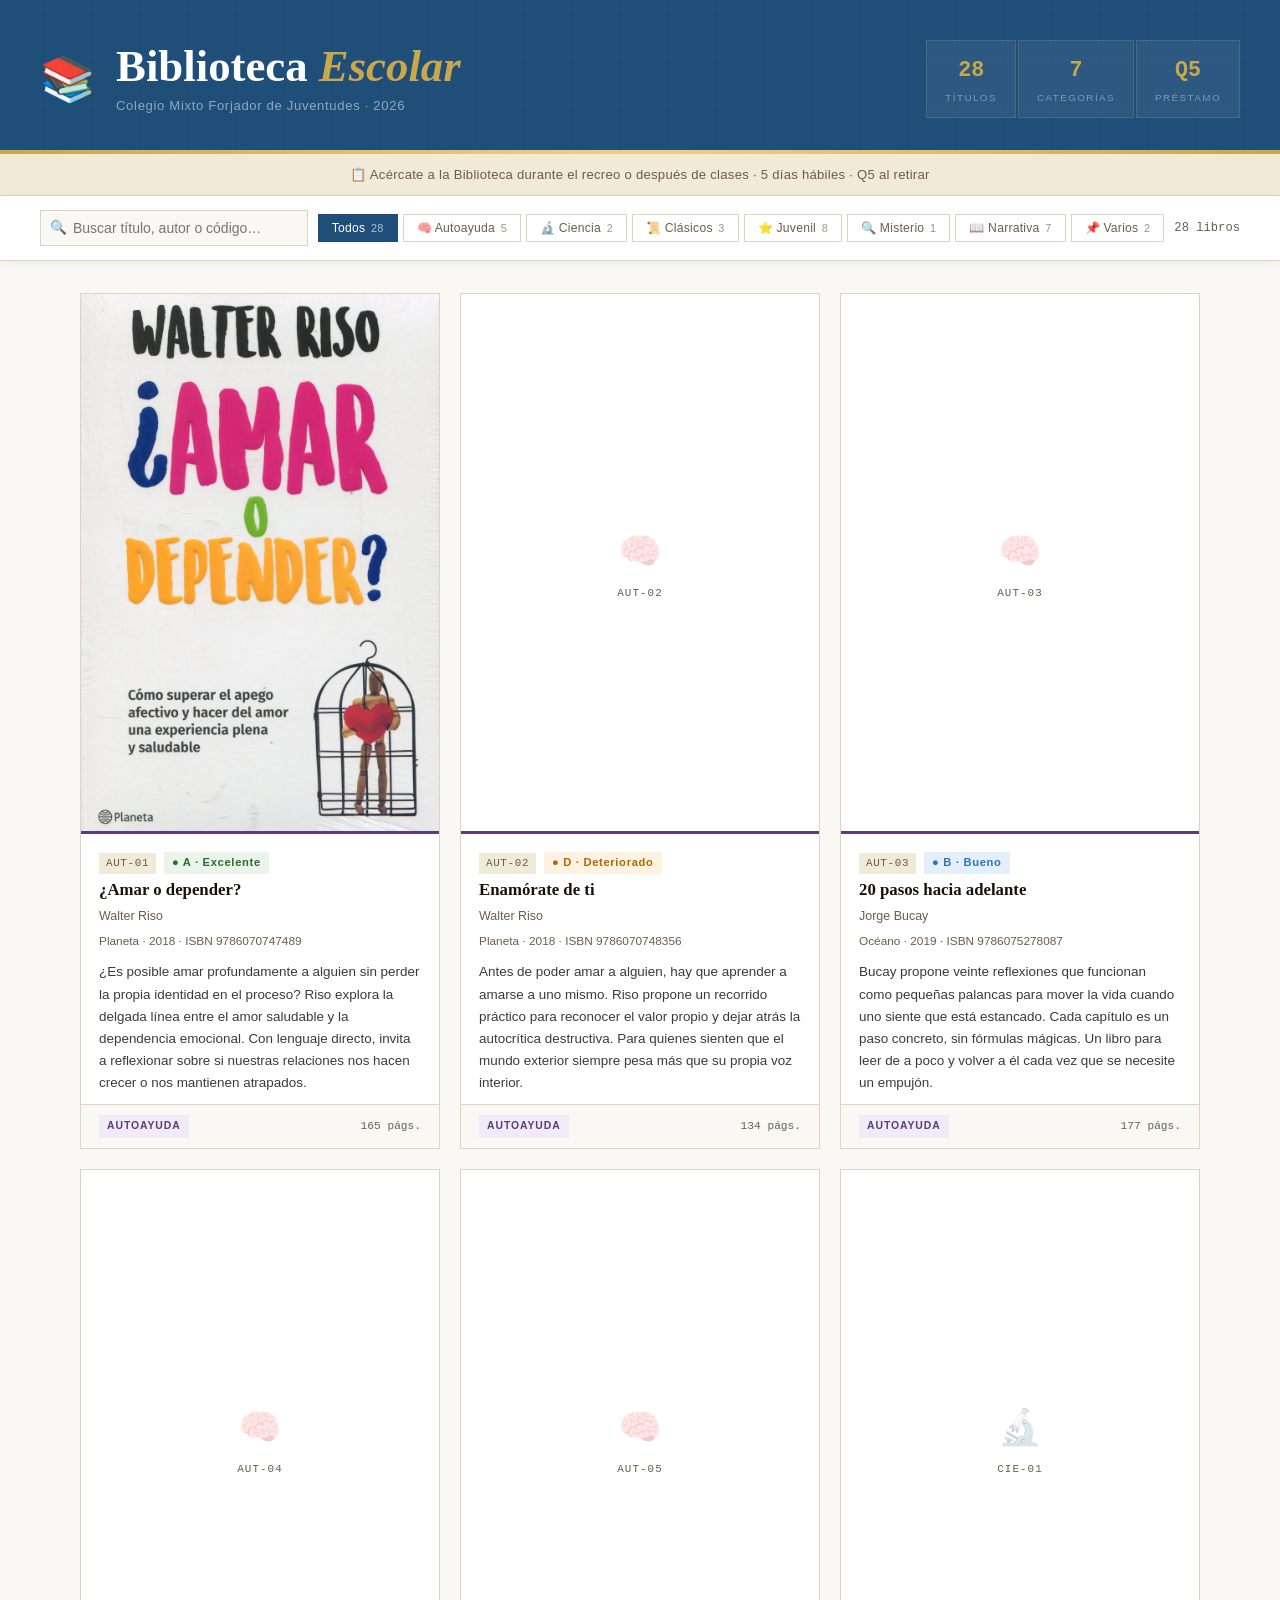
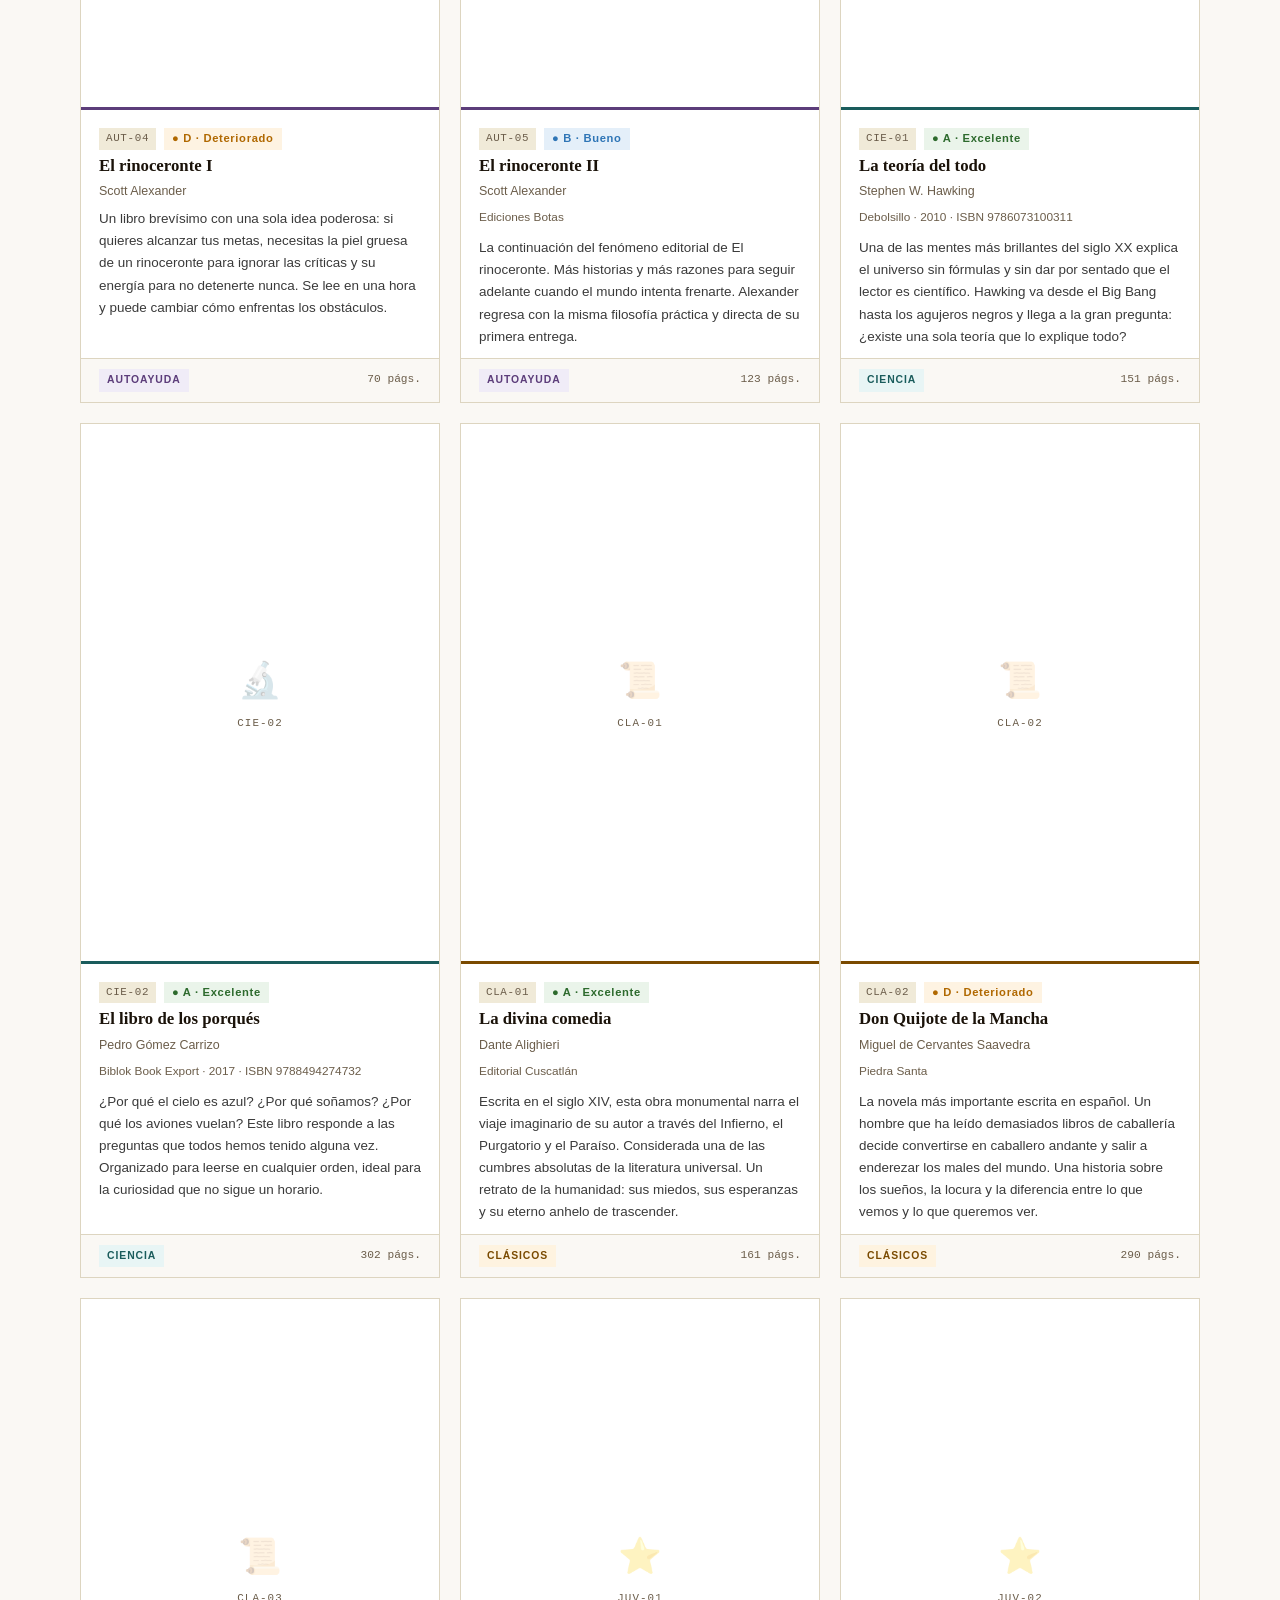
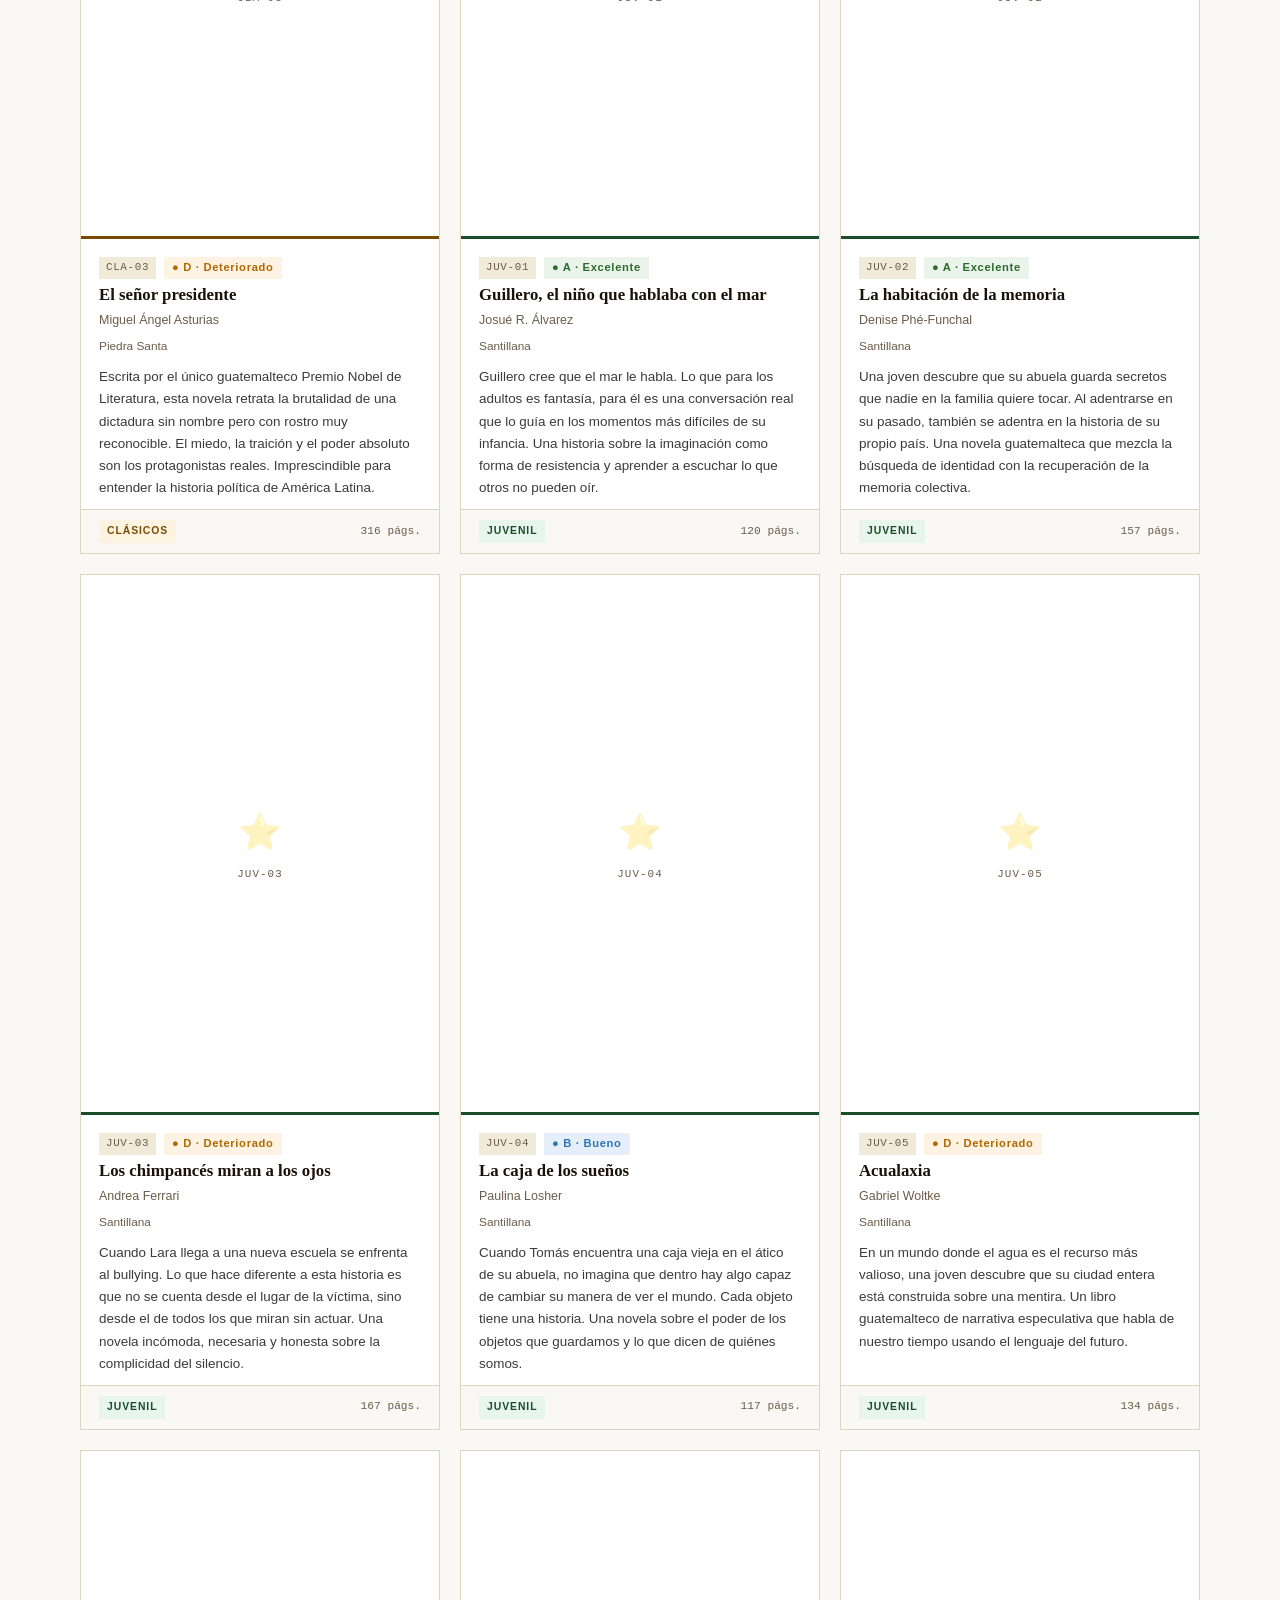
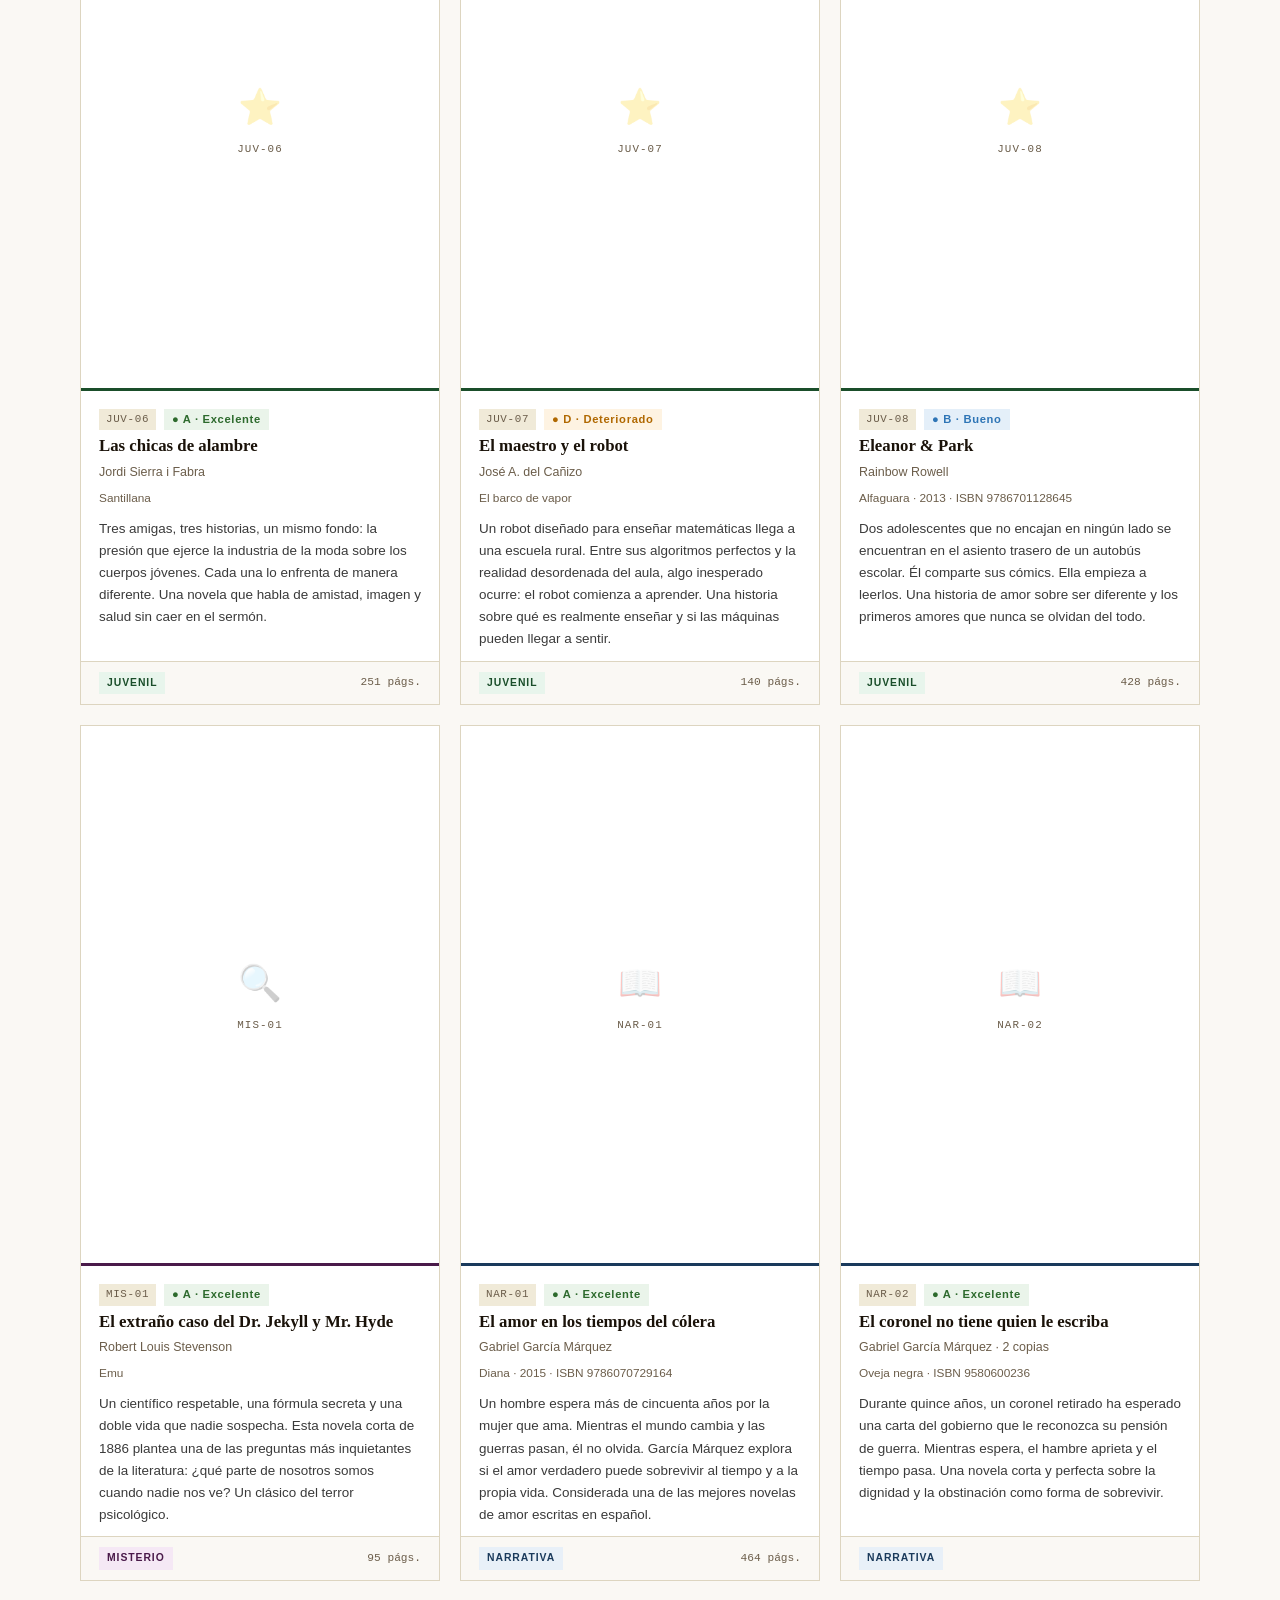
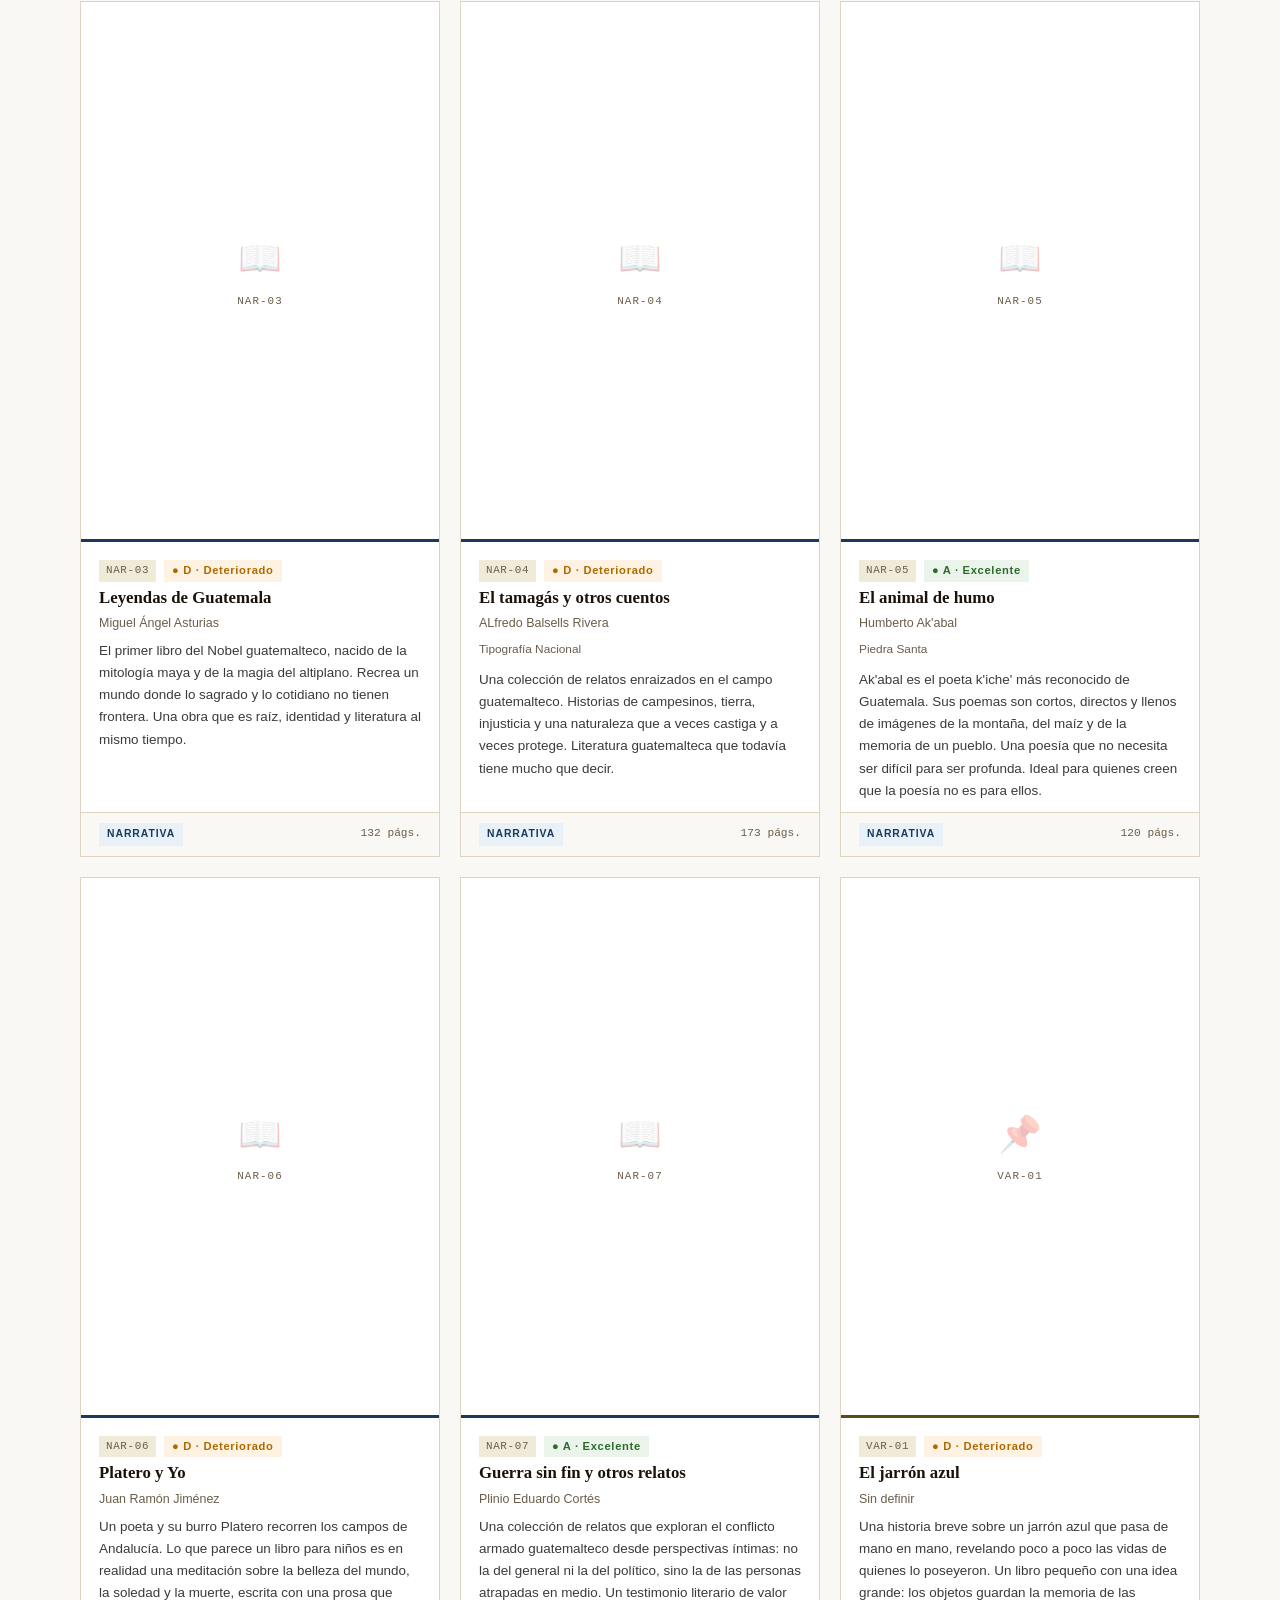
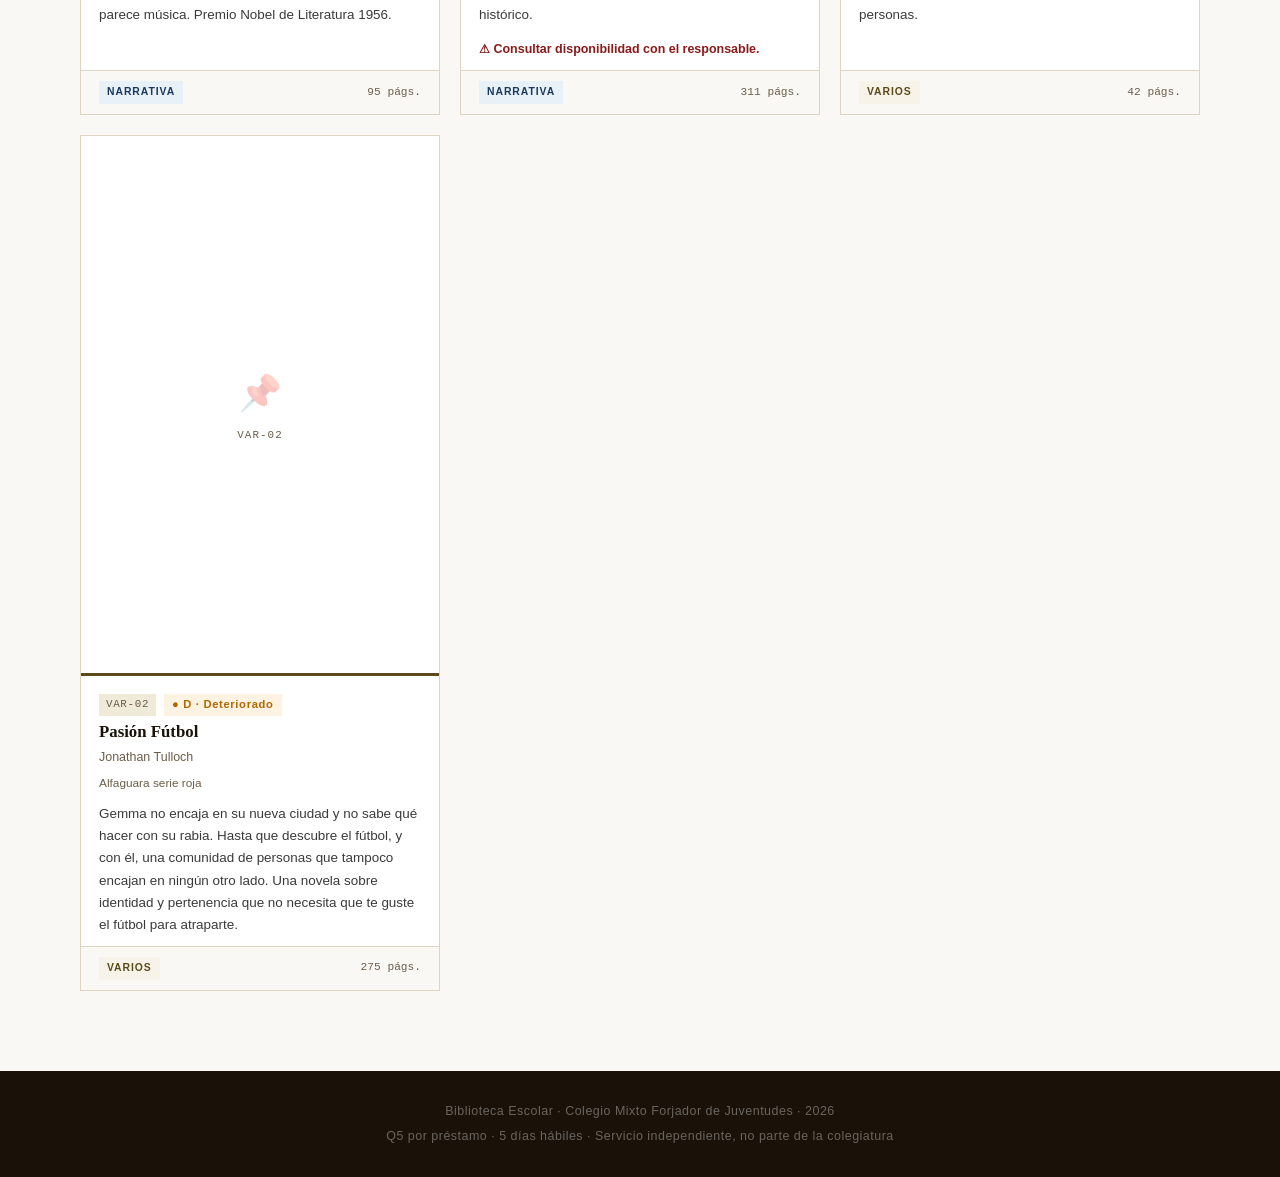
==== commit b46fae86: "Update index.html" ====
--- a/index.html
+++ b/index.html
@@ -157,9 +157,14 @@
 .card.hidden { display: none !important; }
 
 .card-img {
-  width: 100%; aspect-ratio: 2/3; max-height: 220px;
-  background: var(--cream); overflow: hidden; position: relative;
-  display: flex; align-items: center; justify-content: center;
+   width: 100%;
+  aspect-ratio: 2/3;
+  background: white;
+  overflow: hidden;
+  position: relative;
+  display: flex;
+  align-items: center;
+  justify-content: center;
 }
 .card-img img {
   width: 100%; height: 100%; object-fit: cover;
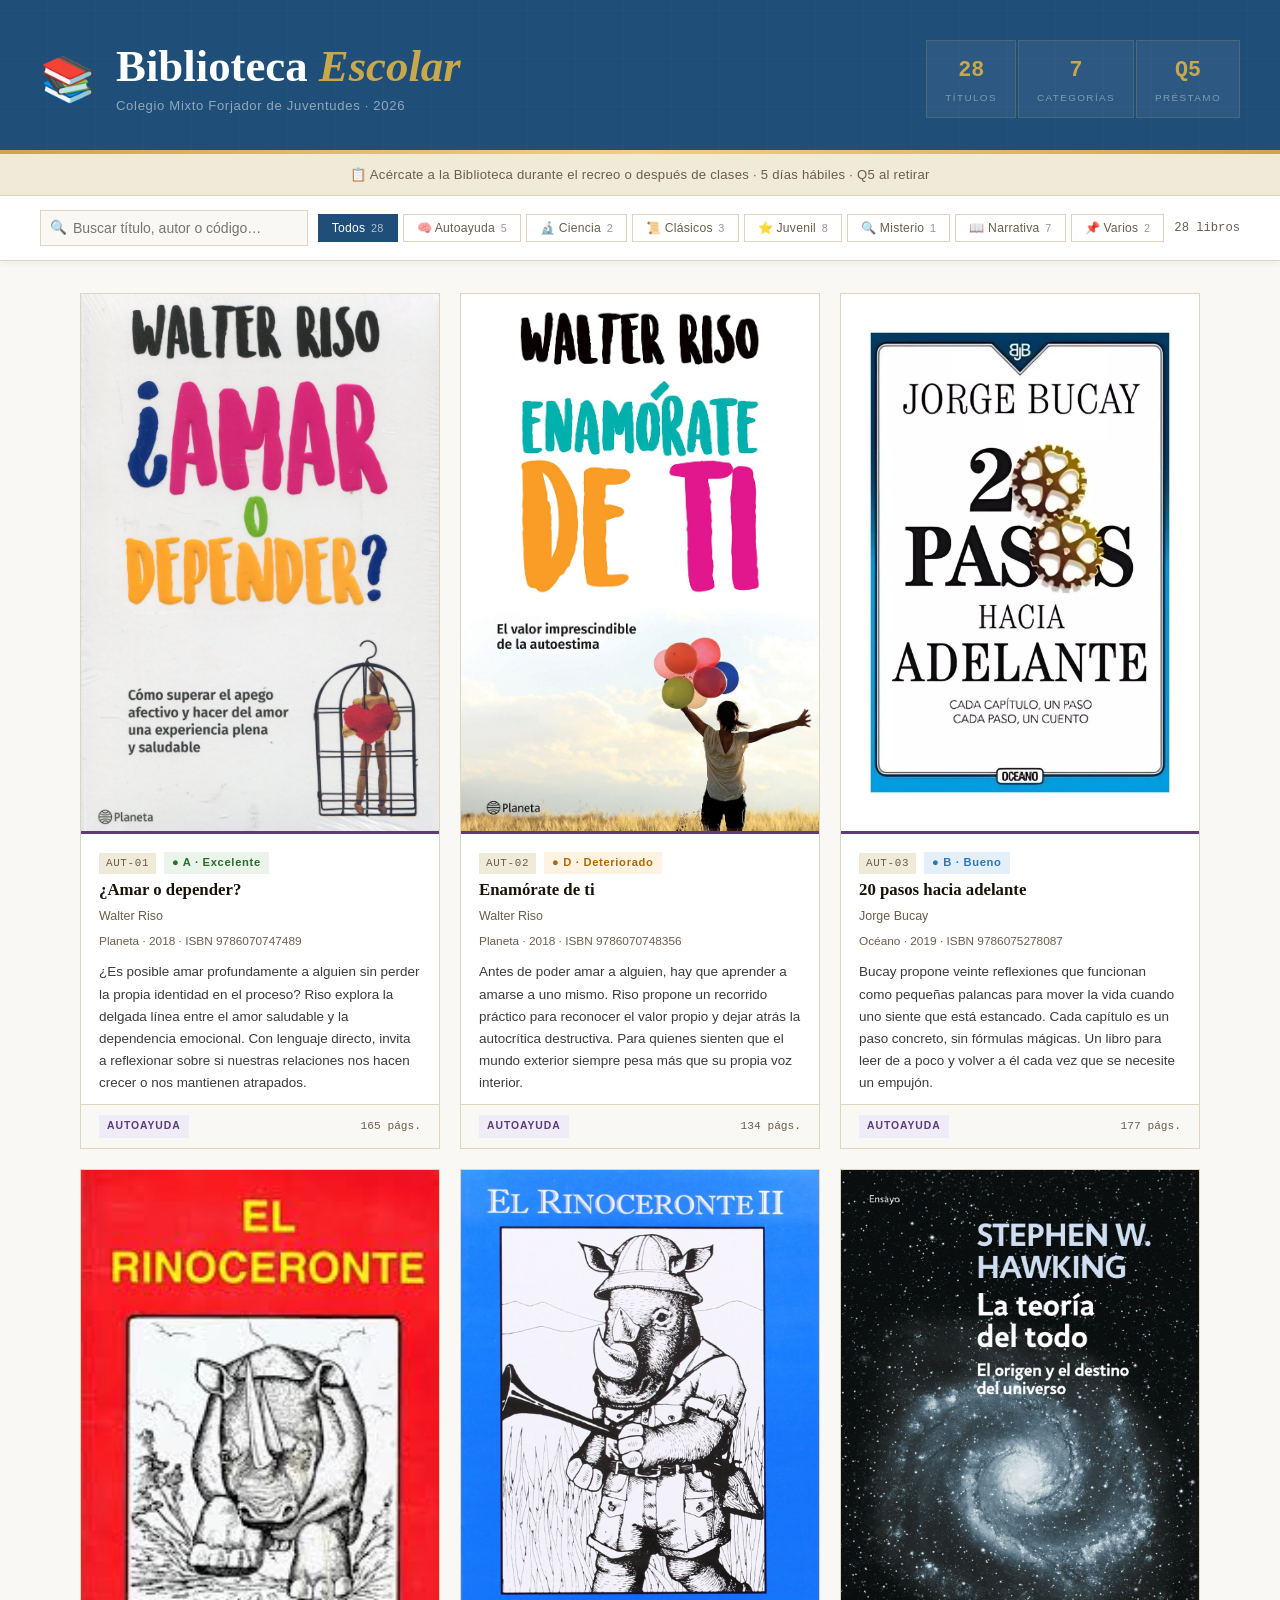
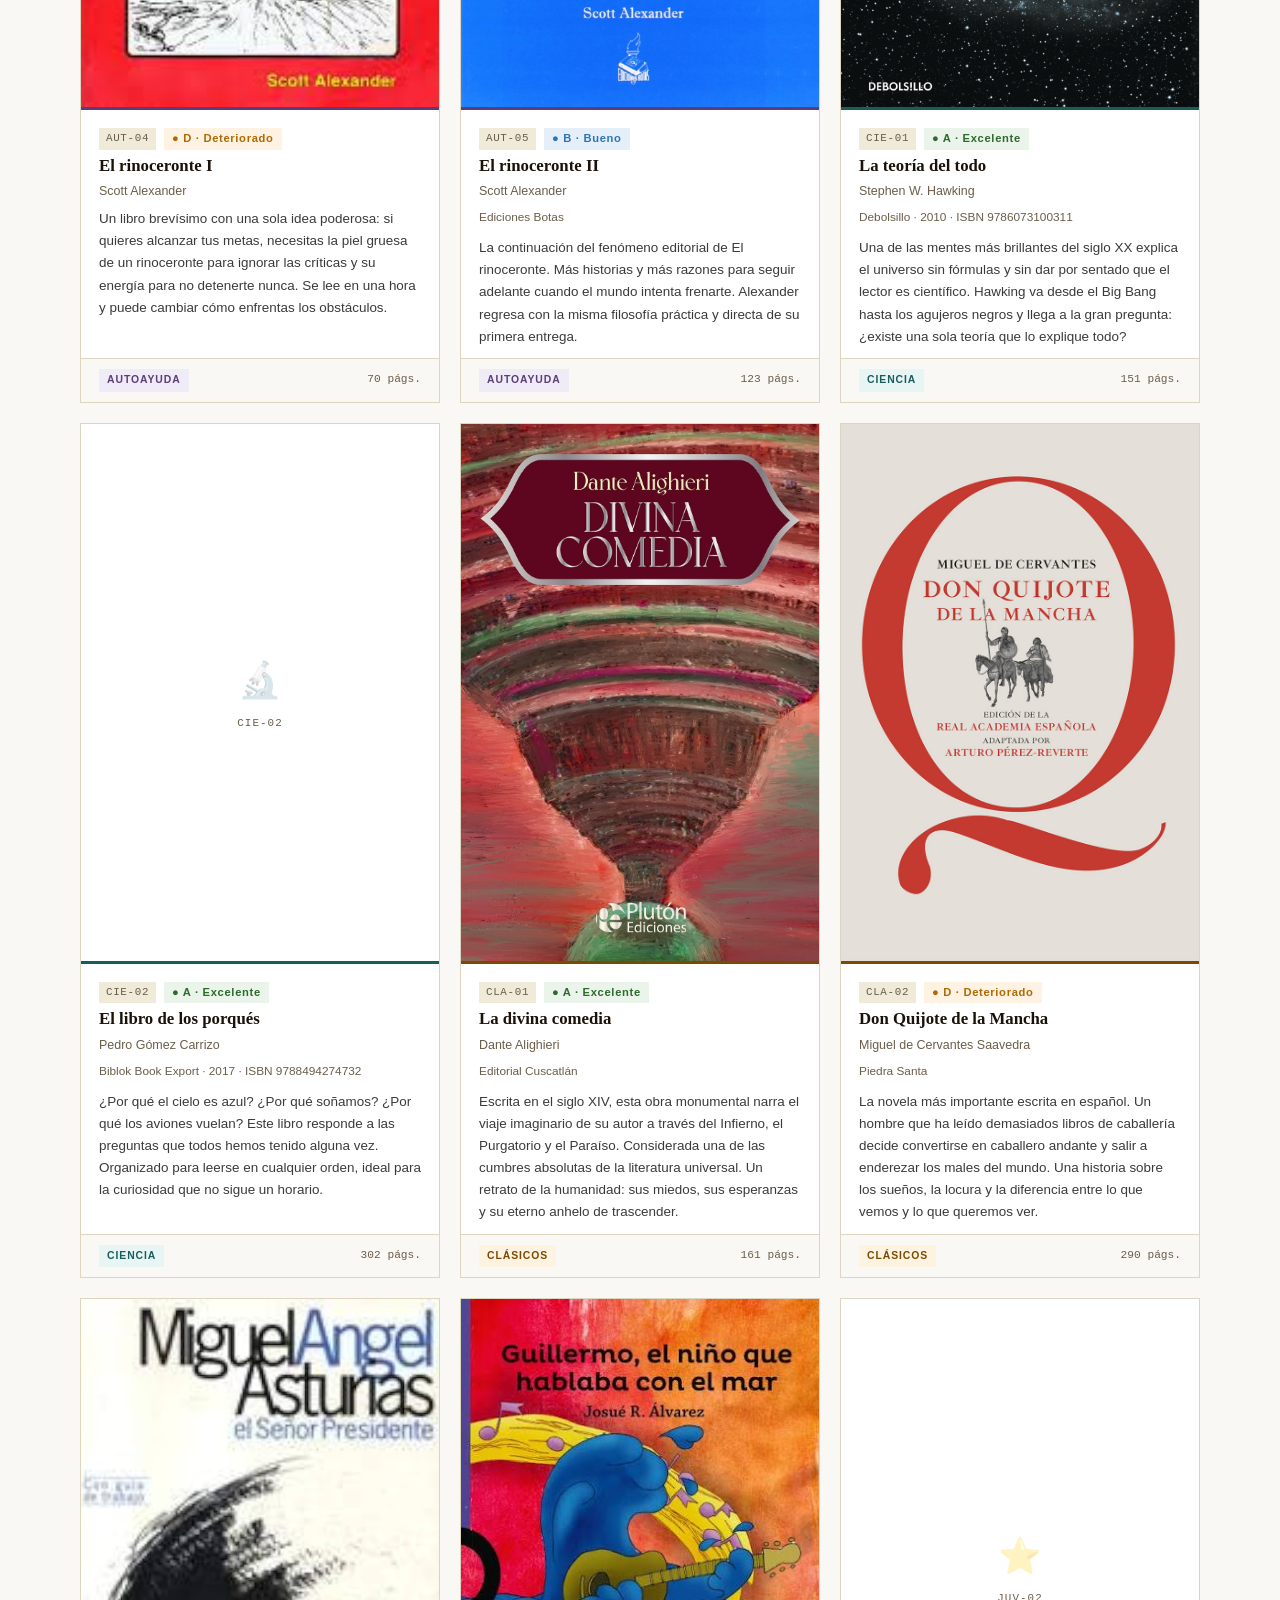
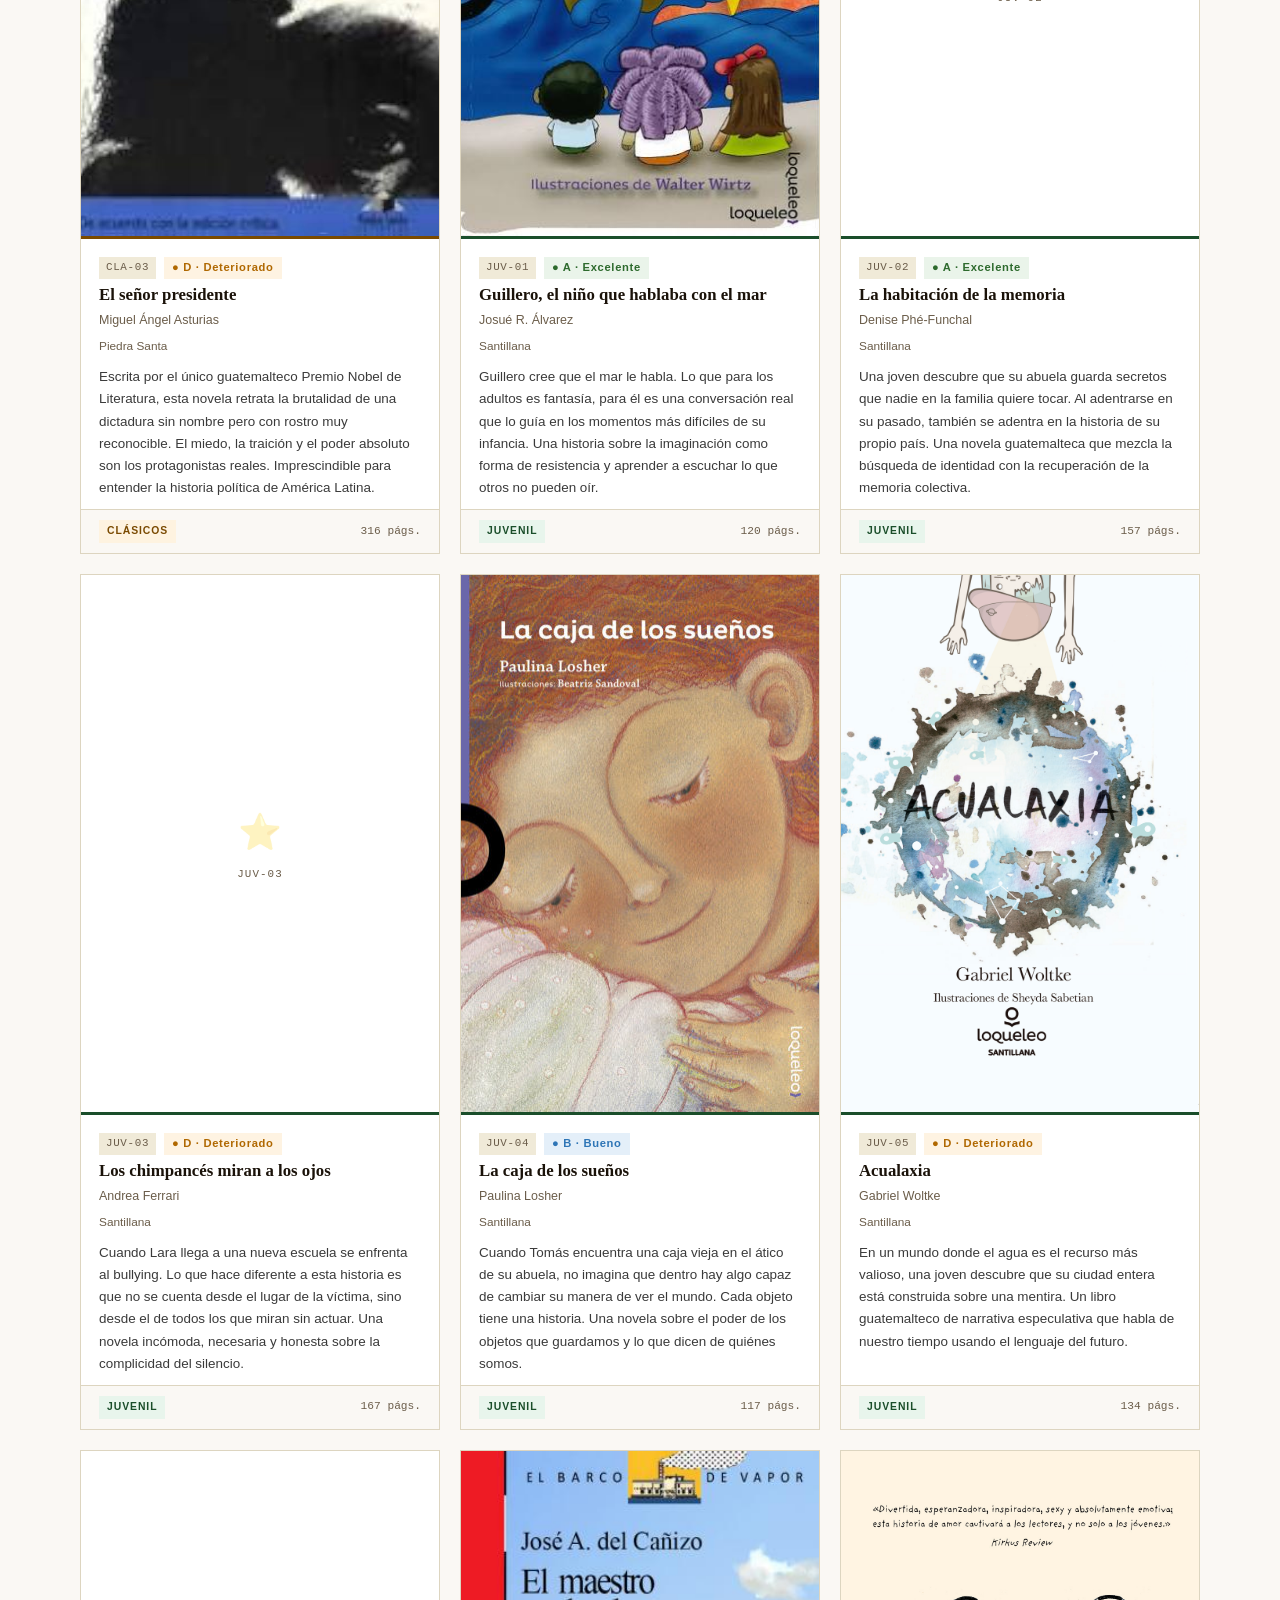
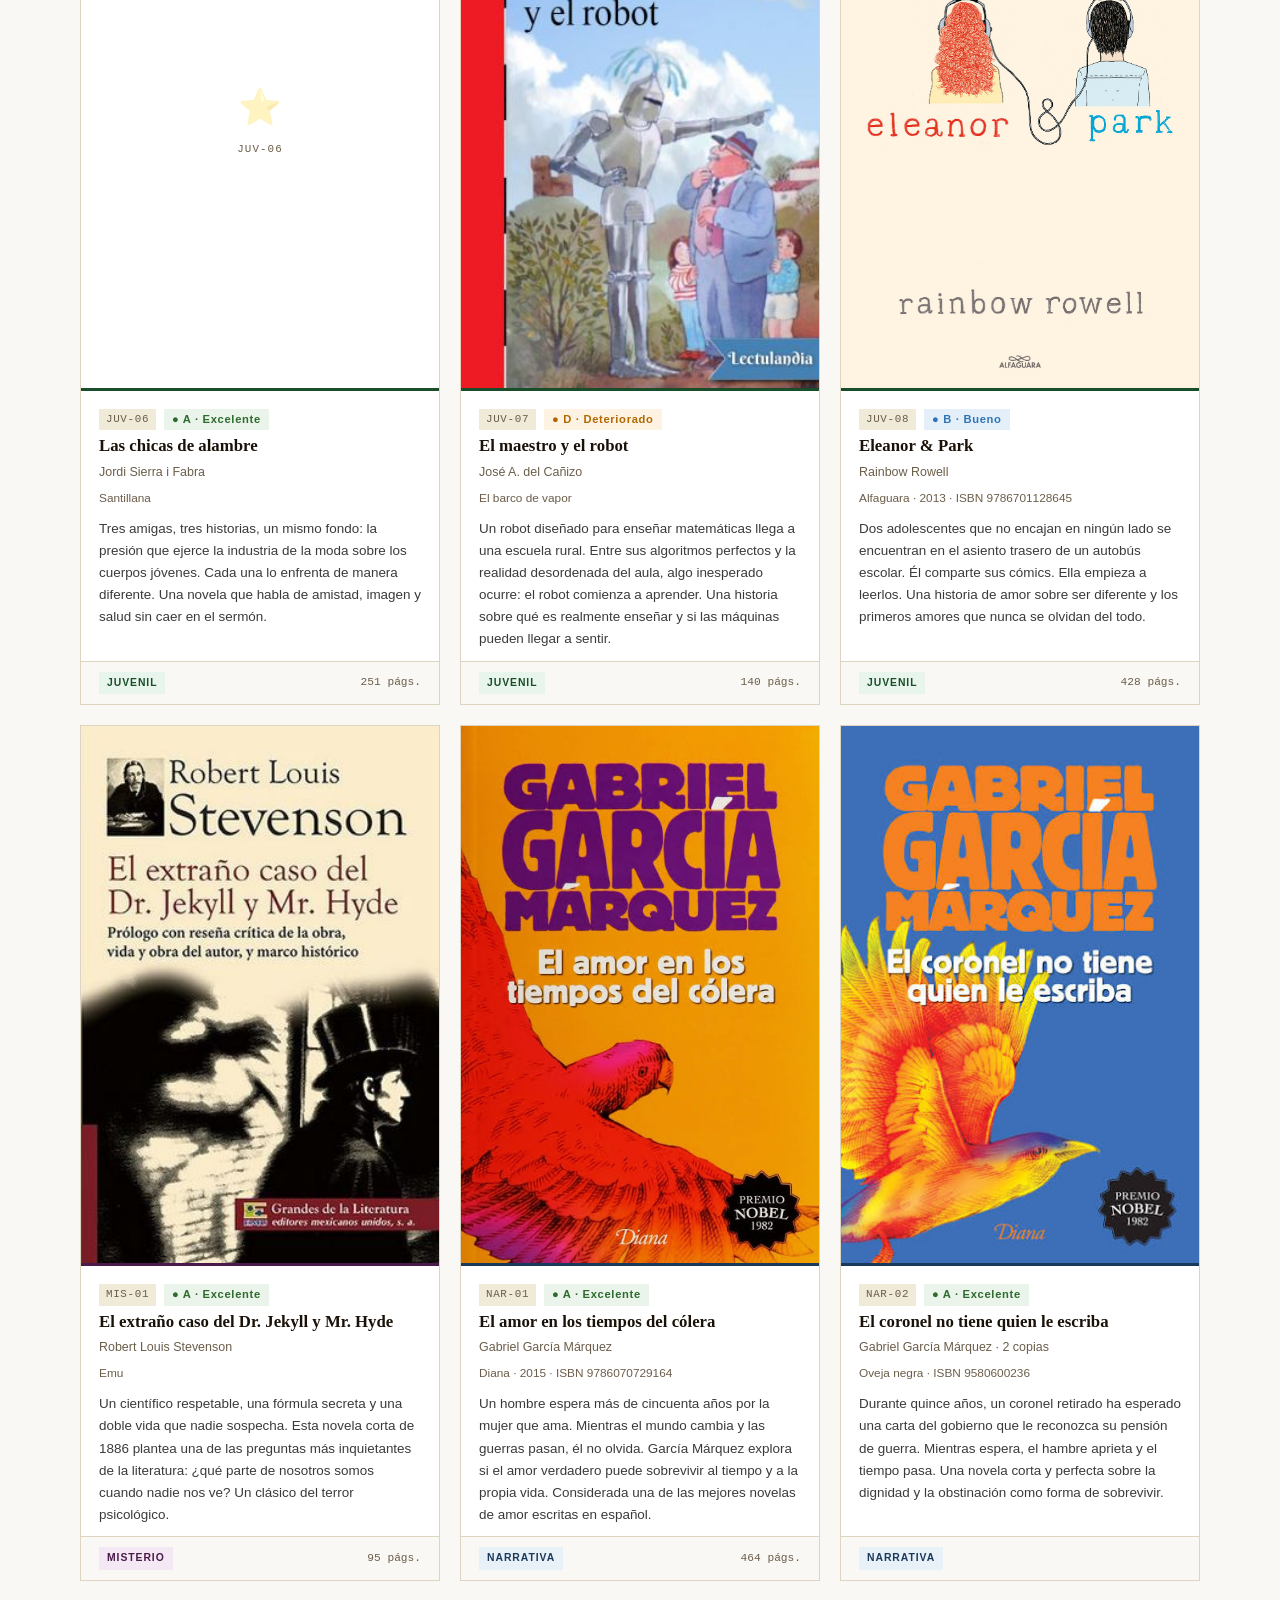
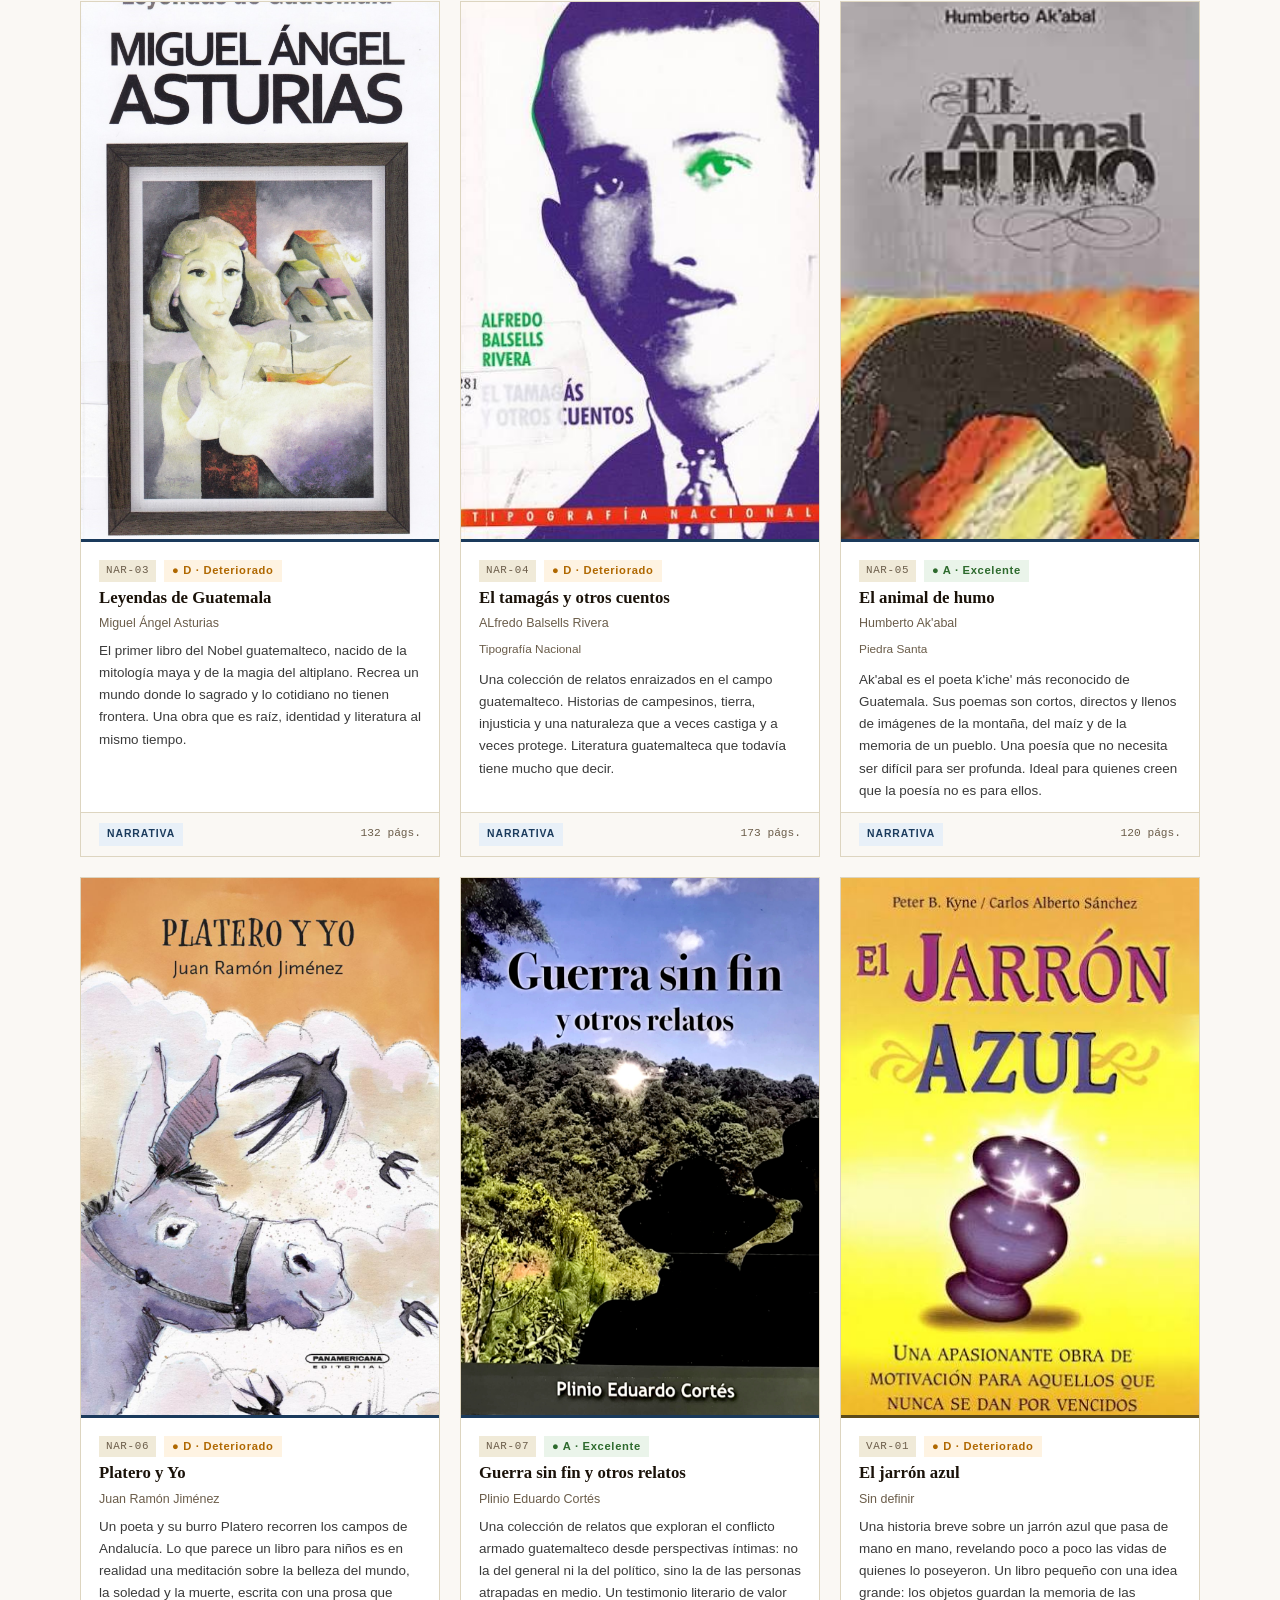
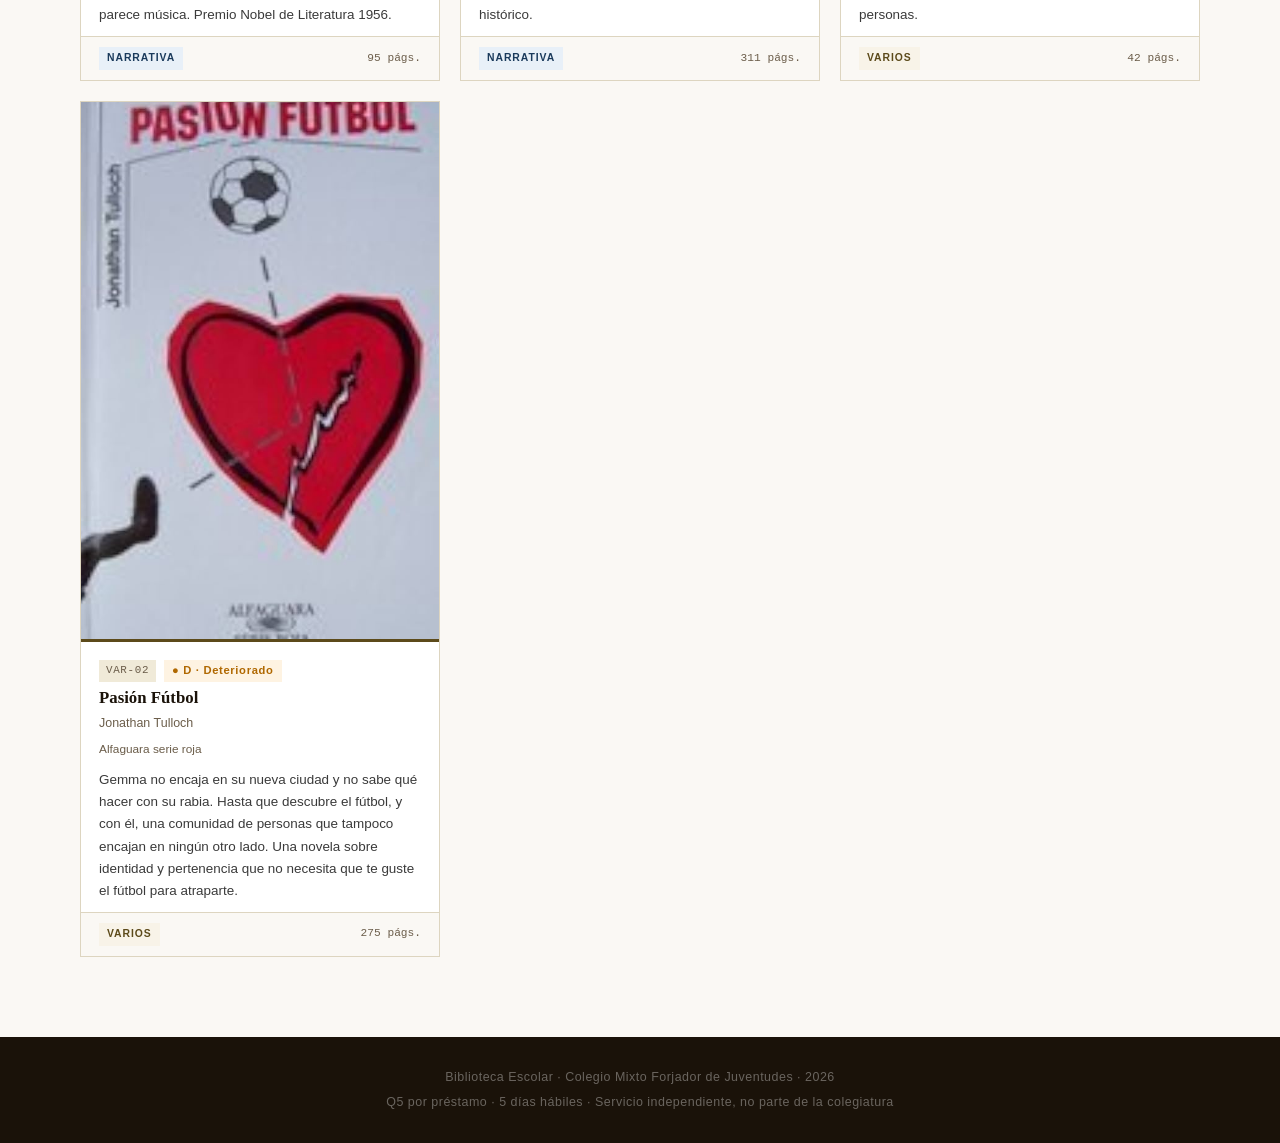
==== commit 2ea4e29b: "Update index.html" ====
--- a/index.html
+++ b/index.html
@@ -766,7 +766,7 @@
     isbn:        "",
     copias:      1,
     disponible:  true,
-    nota:        "⚠ Consultar disponibilidad con el responsable.",
+    nota:        "",
     descripcion: "Una colección de relatos que exploran el conflicto armado guatemalteco desde perspectivas íntimas: no la del general ni la del político, sino la de las personas atrapadas en medio. Un testimonio literario de valor histórico."
   },
 
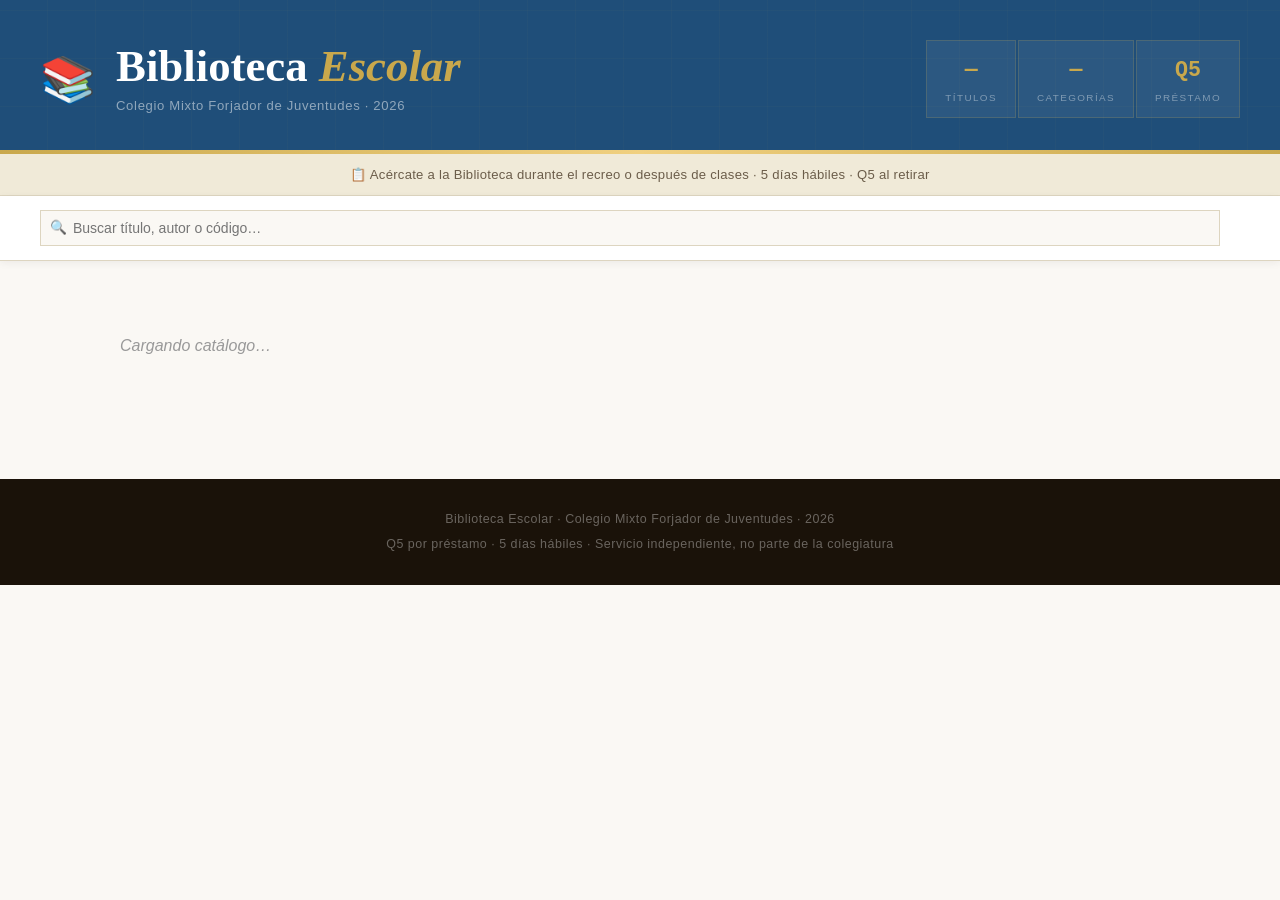
==== commit 6e29d141: "Add files via upload" ====
--- a/index.html
+++ b/index.html
@@ -7,6 +7,7 @@
 <title>Biblioteca Escolar — Forjador de Juventudes</title>
 <link rel="icon" href="data:image/svg+xml,<svg xmlns='http://www.w3.org/2000/svg' viewBox='0 0 100 100'><text y='.9em' font-size='90'>📚</text></svg>">
 <style>
+
 /* ══════════════════════════════════════════
    BIBLIOTECA ESCOLAR — stylesheet
    Sin dependencias externas. Funciona offline.
@@ -157,14 +158,9 @@
 .card.hidden { display: none !important; }
 
 .card-img {
-   width: 100%;
-  aspect-ratio: 2/3;
-  background: white;
-  overflow: hidden;
-  position: relative;
-  display: flex;
-  align-items: center;
-  justify-content: center;
+  width: 100%; aspect-ratio: 2/3; max-height: 220px;
+  background: var(--cream); overflow: hidden; position: relative;
+  display: flex; align-items: center; justify-content: center;
 }
 .card-img img {
   width: 100%; height: 100%; object-fit: cover;
@@ -274,10 +270,20 @@
 .card-nota { font-size: .78rem; color: #8b1a1a; font-weight: 600; margin-top: 8px; }
 .no-disponible { font-size: .68rem; background: #fceaea; color: #8b1a1a; padding: 2px 7px; font-weight: 600; }
 .filter-count { font-size: .68rem; opacity: .65; margin-left: 2px; }
+
+
+.card-info{font-size:.74rem;color:#666;margin-bottom:4px}
+.card-nota{font-size:.78rem;color:#8b1a1a;font-weight:600;margin-top:8px}
+.no-disponible{font-size:.68rem;background:#fceaea;color:#8b1a1a;padding:2px 7px;font-weight:600}
+.filter-count{font-size:.68rem;opacity:.65;margin-left:2px}
+.cat-INF{color:#6b3a8a;background:#f5eefa}
+.card-accent.cat-INF{background:#6b3a8a}
+.cat-CIV{color:#1a4a4a;background:#e0f2f2}
+.card-accent.cat-CIV{background:#1a4a4a}
+
 </style>
 </head>
 <body>
-
 <header class="site-header">
   <div class="header-inner">
     <div class="header-left">
@@ -294,11 +300,9 @@
     </div>
   </div>
 </header>
-
 <div class="info-banner">
   📋 Acércate a la Biblioteca durante el recreo o después de clases · 5 días hábiles · Q5 al retirar
 </div>
-
 <div class="controls" id="controls">
   <div class="controls-inner">
     <div class="search-wrap">
@@ -309,714 +313,443 @@
     <span class="count-label" id="count"></span>
   </div>
 </div>
-
 <main class="main">
   <div class="grid" id="grid">
     <p style="padding:40px;color:#999;font-style:italic">Cargando catálogo…</p>
   </div>
 </main>
-
 <footer class="site-footer">
   <p>Biblioteca Escolar · Colegio Mixto Forjador de Juventudes · 2026</p>
   <p>Q5 por préstamo · 5 días hábiles · Servicio independiente, no parte de la colegiatura</p>
 </footer>
-
 <script>
-/*
- * ══════════════════════════════════════════════════════
- *  BIBLIOTECA ESCOLAR — Lista de libros
- *  Colegio Mixto Forjador de Juventudes · 2026
- * ══════════════════════════════════════════════════════
- *
- *  CÓMO AGREGAR UN LIBRO NUEVO:
- *  1. Copia uno de los bloques de abajo
- *  2. Pégalo al final de la lista (antes del ] final)
- *  3. Cambia los datos
- *  4. Guarda el archivo
- *  ¡Listo! El catálogo lo muestra automáticamente.
- *
- *  CAMPOS:
- *  codigo    → Código único  (ej. "NAR-08"). Usa el mismo formato.
- *  titulo    → Título completo del libro
- *  autor     → Nombre del autor
- *  categoria → Una de: AUT | CIE | CLA | JUV | MIS | NAR | VAR
- *  estado    → A | B | D | C  (estado físico del libro)
- *  paginas   → Número de páginas (solo el número, sin "págs.")
- *  year      → Año de publicación (opcional, escribe "" si no lo sabes)
- *  editorial → Editorial (opcional, escribe "" si no la sabes)
- *  isbn      → ISBN (opcional, escribe "" si no lo tienes)
- *  copias    → Número de copias disponibles (normalmente 1)
- *  descripcion → Descripción del libro SIN spoilers (2–3 oraciones)
- *  disponible  → true = se puede pedir prestado | false = no disponible
- *  nota        → Texto extra en rojo (ej. "Consultar disponibilidad").
- *                Deja "" si no hay nota especial.
- *
- * ══════════════════════════════════════════════════════
- */
-
-const LIBROS = [
 
   /* ─────────────────────────────────────
-   * AUTOAYUDA
+   * INFANTIL (nuevo)
    * ───────────────────────────────────── */
   {
-    codigo:      "AUT-01",
-    titulo:      "¿Amar o depender?",
-    autor:       "Walter Riso",
-    categoria:   "AUT",
-    estado:      "A",
-    paginas:     165,
-    year:        2018,
-    editorial:   "Planeta",
-    isbn:        "9786070747489",
-    copias:      1,
-    disponible:  true,
-    nota:        "",
-    descripcion: "¿Es posible amar profundamente a alguien sin perder la propia identidad en el proceso? Riso explora la delgada línea entre el amor saludable y la dependencia emocional. Con lenguaje directo, invita a reflexionar sobre si nuestras relaciones nos hacen crecer o nos mantienen atrapados."
-  },
-  {
-    codigo:      "AUT-02",
-    titulo:      "Enamórate de ti",
-    autor:       "Walter Riso",
-    categoria:   "AUT",
-    estado:      "D",
-    paginas:     134,
-    year:        2018,
-    editorial:   "Planeta",
-    isbn:        "9786070748356",
-    copias:      1,
-    disponible:  true,
-    nota:        "",
-    descripcion: "Antes de poder amar a alguien, hay que aprender a amarse a uno mismo. Riso propone un recorrido práctico para reconocer el valor propio y dejar atrás la autocrítica destructiva. Para quienes sienten que el mundo exterior siempre pesa más que su propia voz interior."
-  },
-  {
-    codigo:      "AUT-03",
-    titulo:      "20 pasos hacia adelante",
-    autor:       "Jorge Bucay",
-    categoria:   "AUT",
+    codigo:      "INF-01",
+    titulo:      "¡Buenos días tractorcito!",
+    autor:       "Novelty Ediciones",
+    categoria:   "INF",
     estado:      "B",
-    paginas:     177,
+    paginas:     15,
+    year:        2020,
+    editorial:   "Novelty Ediciones",
+    isbn:        "",
+    copias:      1,
+    disponible:  true,
+    nota:        "",
+    descripcion: "Un libro de cartón lleno de colores y texturas para los más pequeños. El tractorcito saluda cada mañana con energía y entusiasmo. Ideal para despertar el amor por los libros desde muy temprana edad."
+  },
+  {
+    codigo:      "INF-02",
+    titulo:      "Oso y Ratona ¡Buenos días!",
+    autor:       "Nicola Edwards",
+    categoria:   "INF",
+    estado:      "B",
+    paginas:     16,
+    year:        2021,
+    editorial:   "Beascoa",
+    isbn:        "",
+    copias:      1,
+    disponible:  true,
+    nota:        "",
+    descripcion: "Oso y Ratona se despiertan cada mañana con una gran sonrisa. Un libro de páginas resistentes para los más pequeños, lleno de ilustraciones alegres y palabras sencillas para aprender a saludar el día."
+  },
+
+  /* ─────────────────────────────────────
+   * CLÁSICOS — versiones abreviadas y nuevos
+   * ───────────────────────────────────── */
+  {
+    codigo:      "CLA-04",
+    titulo:      "Moby Dick (versión abreviada)",
+    autor:       "Herman Melville",
+    categoria:   "CLA",
+    estado:      "A",
+    paginas:     96,
     year:        2019,
-    editorial:   "Océano",
-    isbn:        "9786075278087",
-    copias:      1,
-    disponible:  true,
-    nota:        "",
-    descripcion: "Bucay propone veinte reflexiones que funcionan como pequeñas palancas para mover la vida cuando uno siente que está estancado. Cada capítulo es un paso concreto, sin fórmulas mágicas. Un libro para leer de a poco y volver a él cada vez que se necesite un empujón."
-  },
-  {
-    codigo:      "AUT-04",
-    titulo:      "El rinoceronte I",
-    autor:       "Scott Alexander",
-    categoria:   "AUT",
-    estado:      "D",
-    paginas:     70,
-    year:        "",
+    editorial:   "Silver Dolphin",
+    isbn:        "9786075323718",
+    copias:      1,
+    disponible:  true,
+    nota:        "",
+    descripcion: "La legendaria historia del capitán Ahab y su obsesión por cazar a la ballena blanca más temida de los mares. Esta versión abreviada conserva toda la emoción de la novela original en un formato accesible para jóvenes lectores."
+  },
+  {
+    codigo:      "CLA-05",
+    titulo:      "Don Quijote de la Mancha (versión abreviada)",
+    autor:       "Miguel de Cervantes",
+    categoria:   "CLA",
+    estado:      "A",
+    paginas:     94,
+    year:        2019,
+    editorial:   "Silver Dolphin",
+    isbn:        "",
+    copias:      1,
+    disponible:  true,
+    nota:        "",
+    descripcion: "El caballero andante más famoso de la literatura española en una versión adaptada para jóvenes. Las aventuras de Don Quijote y Sancho Panza cobran vida con ilustraciones y un lenguaje cercano sin perder la esencia de la obra original."
+  },
+  {
+    codigo:      "CLA-06",
+    titulo:      "Romeo y Julieta",
+    autor:       "William Shakespeare",
+    categoria:   "CLA",
+    estado:      "A",
+    paginas:     94,
+    year:        2019,
+    editorial:   "Silver Dolphin",
+    isbn:        "9786075323718",
+    copias:      1,
+    disponible:  true,
+    nota:        "",
+    descripcion: "La historia de amor más famosa de todos los tiempos, adaptada para jóvenes lectores. Dos jóvenes de familias enemigas se enamoran en la Verona del siglo XVI. Una versión accesible de la obra maestra de Shakespeare."
+  },
+
+  /* ─────────────────────────────────────
+   * NARRATIVA — nuevos títulos guatemaltecos
+   * ───────────────────────────────────── */
+  {
+    codigo:      "NAR-08",
+    titulo:      "Lunas y noches",
+    autor:       "Manuel Bolom Yaxcal",
+    categoria:   "NAR",
+    estado:      "A",
+    paginas:     30,
+    year:        2015,
+    editorial:   "Diario de Centro América y Tipografía Nacional",
+    isbn:        "9789929560543",
+    copias:      1,
+    disponible:  true,
+    nota:        "",
+    descripcion: "Una colección de poemas que recorre el ciclo de la noche y la luna desde la sensibilidad de la cosmovisión maya. Bolom Yaxcal construye imágenes poéticas que mezclan la naturaleza, el tiempo y la memoria de un pueblo con voz propia."
+  },
+  {
+    codigo:      "NAR-09",
+    titulo:      "La manzana de la discordia",
+    autor:       "Enrique Noriega",
+    categoria:   "NAR",
+    estado:      "A",
+    paginas:     0,
+    year:        "",
+    editorial:   "Tipografía Nacional",
+    isbn:        "",
+    copias:      1,
+    disponible:  true,
+    nota:        "",
+    descripcion: "Una obra narrativa de uno de los escritores guatemaltecos más prolíficos. Noriega teje una historia donde el conflicto y la discordia sirven de motor para explorar las relaciones humanas y las tensiones que definen a una sociedad."
+  },
+  {
+    codigo:      "NAR-10",
+    titulo:      "Fábulas",
+    autor:       "Rafael García Goyena",
+    categoria:   "NAR",
+    estado:      "A",
+    paginas:     204,
+    year:        "",
+    editorial:   "Tipografía Nacional",
+    isbn:        "9789929560697",
+    copias:      1,
+    disponible:  true,
+    nota:        "",
+    descripcion: "Las fábulas de García Goyena son una joya de la literatura guatemalteca del siglo XIX. Con animales como protagonistas, cada historia encierra una moraleja ingeniosa sobre la condición humana, la astucia y la justicia."
+  },
+  {
+    codigo:      "NAR-11",
+    titulo:      "La niña de Guatemala",
+    autor:       "Máximo Soto Hall",
+    categoria:   "NAR",
+    estado:      "A",
+    paginas:     0,
+    year:        "",
+    editorial:   "Tipografía Nacional",
+    isbn:        "9789929560703",
+    copias:      1,
+    disponible:  true,
+    nota:        "",
+    descripcion: "Una novela corta que inmortalizó a María García Granados, la joven que inspiró los versos más famosos de José Martí. Una historia de amor no correspondido narrada con delicadeza y anclada en la historia de Guatemala del siglo XIX."
+  },
+  {
+    codigo:      "NAR-12",
+    titulo:      "Concierto floral en primavera: Poemas",
+    autor:       "Álvaro Enrique Palma Sandoval",
+    categoria:   "NAR",
+    estado:      "A",
+    paginas:     0,
+    year:        1993,
     editorial:   "",
     isbn:        "",
     copias:      1,
     disponible:  true,
     nota:        "",
-    descripcion: "Un libro brevísimo con una sola idea poderosa: si quieres alcanzar tus metas, necesitas la piel gruesa de un rinoceronte para ignorar las críticas y su energía para no detenerte nunca. Se lee en una hora y puede cambiar cómo enfrentas los obstáculos."
-  },
-  {
-    codigo:      "AUT-05",
-    titulo:      "El rinoceronte II",
-    autor:       "Scott Alexander",
-    categoria:   "AUT",
-    estado:      "B",
-    paginas:     123,
-    year:        "",
-    editorial:   "Ediciones Botas",
-    isbn:        "",
-    copias:      1,
-    disponible:  true,
-    nota:        "",
-    descripcion: "La continuación del fenómeno editorial de El rinoceronte. Más historias y más razones para seguir adelante cuando el mundo intenta frenarte. Alexander regresa con la misma filosofía práctica y directa de su primera entrega."
+    descripcion: "Una colección de poemas que celebra la primavera con imágenes florales y musicalidad. Palma Sandoval construye versos llenos de color y vida, donde la naturaleza se convierte en metáfora de los sentimientos más profundos."
+  },
+  {
+    codigo:      "NAR-13",
+    titulo:      "Antes del relámpago — Tomo I",
+    autor:       "Enrique Noriega",
+    categoria:   "NAR",
+    estado:      "A",
+    paginas:     0,
+    year:        "",
+    editorial:   "Editorial Cultura",
+    isbn:        "",
+    copias:      1,
+    disponible:  false,
+    nota:        "⚠ Ejemplar donado — consultar disponibilidad.",
+    descripcion: "Primer tomo de la obra narrativa más ambiciosa de Enrique Noriega. Una exploración profunda de la historia y la identidad guatemalteca a través de personajes que viven en la antesala de grandes cambios sociales y políticos."
+  },
+  {
+    codigo:      "NAR-14",
+    titulo:      "Antes del relámpago — Tomo II",
+    autor:       "Enrique Noriega",
+    categoria:   "NAR",
+    estado:      "A",
+    paginas:     0,
+    year:        "",
+    editorial:   "Editorial Cultura",
+    isbn:        "",
+    copias:      1,
+    disponible:  false,
+    nota:        "⚠ Ejemplar donado — consultar disponibilidad.",
+    descripcion: "Segundo tomo de esta obra fundamental. La historia continúa explorando las tensiones sociales, políticas y humanas de Guatemala, con la misma intensidad narrativa que caracteriza la escritura de Noriega."
+  },
+  {
+    codigo:      "NAR-15",
+    titulo:      "El Quetzal, Colibrí Gigante",
+    autor:       "Enrique Noriega",
+    categoria:   "NAR",
+    estado:      "A",
+    paginas:     432,
+    year:        "",
+    editorial:   "Editorial Cultura",
+    isbn:        "9789993943440",
+    copias:      1,
+    disponible:  false,
+    nota:        "⚠ Ejemplar donado — consultar disponibilidad.",
+    descripcion: "Una obra monumental sobre el ave nacional de Guatemala. Noriega combina investigación, historia y narrativa para trazar el recorrido simbólico del quetzal a través de la cultura, la mitología y la identidad del pueblo guatemalteco."
+  },
+  {
+    codigo:      "NAR-16",
+    titulo:      "Coplas de amor y delirio del alma",
+    autor:       "Plinio Eduardo Cortés",
+    categoria:   "NAR",
+    estado:      "A",
+    paginas:     0,
+    year:        "",
+    editorial:   "",
+    isbn:        "",
+    copias:      1,
+    disponible:  false,
+    nota:        "⚠ Ejemplar donado — consultar disponibilidad.",
+    descripcion: "Una colección de coplas donde el amor y el delirio se entrelazan en versos de musicalidad popular. Cortés recupera la tradición de la copla para hablar del alma humana con humor, ternura y una hondura inesperada."
+  },
+  {
+    codigo:      "NAR-17",
+    titulo:      "El principito",
+    autor:       "Antoine de Saint-Exupéry",
+    categoria:   "NAR",
+    estado:      "A",
+    paginas:     0,
+    year:        "",
+    editorial:   "Piedra Santa",
+    isbn:        "",
+    copias:      1,
+    disponible:  true,
+    nota:        "",
+    descripcion: "Un pequeño príncipe que viaja de planeta en planeta aprende que lo esencial es invisible a los ojos. El libro más leído del mundo después de la Biblia es, a la vez, un cuento para niños y una reflexión para adultos sobre la amistad, el amor y el sentido de la vida."
   },
 
   /* ─────────────────────────────────────
-   * CIENCIA
+   * CÍVICA / HISTORIA (nueva categoría CIV)
    * ───────────────────────────────────── */
   {
-    codigo:      "CIE-01",
-    titulo:      "La teoría del todo",
-    autor:       "Stephen W. Hawking",
-    categoria:   "CIE",
-    estado:      "A",
-    paginas:     151,
-    year:        2010,
-    editorial:   "Debolsillo",
-    isbn:        "9786073100311",
-    copias:      1,
-    disponible:  true,
-    nota:        "",
-    descripcion: "Una de las mentes más brillantes del siglo XX explica el universo sin fórmulas y sin dar por sentado que el lector es científico. Hawking va desde el Big Bang hasta los agujeros negros y llega a la gran pregunta: ¿existe una sola teoría que lo explique todo?"
-  },
-  {
-    codigo:      "CIE-02",
-    titulo:      "El libro de los porqués",
-    autor:       "Pedro Gómez Carrizo",
-    categoria:   "CIE",
-    estado:      "A",
-    paginas:     302,
-    year:        2017,
-    editorial:   "Biblok Book Export",
-    isbn:        "9788494274732",
-    copias:      1,
-    disponible:  true,
-    nota:        "",
-    descripcion: "¿Por qué el cielo es azul? ¿Por qué soñamos? ¿Por qué los aviones vuelan? Este libro responde a las preguntas que todos hemos tenido alguna vez. Organizado para leerse en cualquier orden, ideal para la curiosidad que no sigue un horario."
-  },
-
-  /* ─────────────────────────────────────
-   * CLÁSICOS
-   * ───────────────────────────────────── */
-  {
-    codigo:      "CLA-01",
-    titulo:      "La divina comedia",
-    autor:       "Dante Alighieri",
-    categoria:   "CLA",
-    estado:      "A",
-    paginas:     161,
-    year:        "",
-    editorial:   "Editorial Cuscatlán",
-    isbn:        "",
-    copias:      1,
-    disponible:  true,
-    nota:        "",
-    descripcion: "Escrita en el siglo XIV, esta obra monumental narra el viaje imaginario de su autor a través del Infierno, el Purgatorio y el Paraíso. Considerada una de las cumbres absolutas de la literatura universal. Un retrato de la humanidad: sus miedos, sus esperanzas y su eterno anhelo de trascender."
-  },
-  {
-    codigo:      "CLA-02",
-    titulo:      "Don Quijote de la Mancha",
-    autor:       "Miguel de Cervantes Saavedra",
-    categoria:   "CLA",
-    estado:      "D",
-    paginas:     290,
-    year:        "",
-    editorial:   "Piedra Santa",
-    isbn:        "",
-    copias:      1,
-    disponible:  true,
-    nota:        "",
-    descripcion: "La novela más importante escrita en español. Un hombre que ha leído demasiados libros de caballería decide convertirse en caballero andante y salir a enderezar los males del mundo. Una historia sobre los sueños, la locura y la diferencia entre lo que vemos y lo que queremos ver."
-  },
-  {
-    codigo:      "CLA-03",
-    titulo:      "El señor presidente",
-    autor:       "Miguel Ángel Asturias",
-    categoria:   "CLA",
-    estado:      "D",
-    paginas:     316,
-    year:        "",
-    editorial:   "Piedra Santa",
-    isbn:        "",
-    copias:      1,
-    disponible:  true,
-    nota:        "",
-    descripcion: "Escrita por el único guatemalteco Premio Nobel de Literatura, esta novela retrata la brutalidad de una dictadura sin nombre pero con rostro muy reconocible. El miedo, la traición y el poder absoluto son los protagonistas reales. Imprescindible para entender la historia política de América Latina."
-  },
-
-  /* ─────────────────────────────────────
-   * JUVENIL
-   * ───────────────────────────────────── */
-  {
-    codigo:      "JUV-01",
-    titulo:      "Guillero, el niño que hablaba con el mar",
-    autor:       "Josué R. Álvarez",
-    categoria:   "JUV",
-    estado:      "A",
-    paginas:     120,
-    year:        "",
-    editorial:   "Santillana",
-    isbn:        "",
-    copias:      1,
-    disponible:  true,
-    nota:        "",
-    descripcion: "Guillero cree que el mar le habla. Lo que para los adultos es fantasía, para él es una conversación real que lo guía en los momentos más difíciles de su infancia. Una historia sobre la imaginación como forma de resistencia y aprender a escuchar lo que otros no pueden oír."
-  },
-  {
-    codigo:      "JUV-02",
-    titulo:      "La habitación de la memoria",
-    autor:       "Denise Phé-Funchal",
-    categoria:   "JUV",
-    estado:      "A",
-    paginas:     157,
-    year:        "",
-    editorial:   "Santillana",
-    isbn:        "",
-    copias:      1,
-    disponible:  true,
-    nota:        "",
-    descripcion: "Una joven descubre que su abuela guarda secretos que nadie en la familia quiere tocar. Al adentrarse en su pasado, también se adentra en la historia de su propio país. Una novela guatemalteca que mezcla la búsqueda de identidad con la recuperación de la memoria colectiva."
-  },
-  {
-    codigo:      "JUV-03",
-    titulo:      "Los chimpancés miran a los ojos",
-    autor:       "Andrea Ferrari",
-    categoria:   "JUV",
-    estado:      "D",
-    paginas:     167,
-    year:        "",
-    editorial:   "Santillana",
-    isbn:        "",
-    copias:      1,
-    disponible:  true,
-    nota:        "",
-    descripcion: "Cuando Lara llega a una nueva escuela se enfrenta al bullying. Lo que hace diferente a esta historia es que no se cuenta desde el lugar de la víctima, sino desde el de todos los que miran sin actuar. Una novela incómoda, necesaria y honesta sobre la complicidad del silencio."
-  },
-  {
-    codigo:      "JUV-04",
-    titulo:      "La caja de los sueños",
-    autor:       "Paulina Losher",
-    categoria:   "JUV",
-    estado:      "B",
-    paginas:     117,
-    year:        "",
-    editorial:   "Santillana",
-    isbn:        "",
-    copias:      1,
-    disponible:  true,
-    nota:        "",
-    descripcion: "Cuando Tomás encuentra una caja vieja en el ático de su abuela, no imagina que dentro hay algo capaz de cambiar su manera de ver el mundo. Cada objeto tiene una historia. Una novela sobre el poder de los objetos que guardamos y lo que dicen de quiénes somos."
-  },
-  {
-    codigo:      "JUV-05",
-    titulo:      "Acualaxia",
-    autor:       "Gabriel Woltke",
-    categoria:   "JUV",
-    estado:      "D",
-    paginas:     134,
-    year:        "",
-    editorial:   "Santillana",
-    isbn:        "",
-    copias:      1,
-    disponible:  true,
-    nota:        "",
-    descripcion: "En un mundo donde el agua es el recurso más valioso, una joven descubre que su ciudad entera está construida sobre una mentira. Un libro guatemalteco de narrativa especulativa que habla de nuestro tiempo usando el lenguaje del futuro."
-  },
-  {
-    codigo:      "JUV-06",
-    titulo:      "Las chicas de alambre",
-    autor:       "Jordi Sierra i Fabra",
-    categoria:   "JUV",
-    estado:      "A",
-    paginas:     251,
-    year:        "",
-    editorial:   "Santillana",
-    isbn:        "",
-    copias:      1,
-    disponible:  true,
-    nota:        "",
-    descripcion: "Tres amigas, tres historias, un mismo fondo: la presión que ejerce la industria de la moda sobre los cuerpos jóvenes. Cada una lo enfrenta de manera diferente. Una novela que habla de amistad, imagen y salud sin caer en el sermón."
-  },
-  {
-    codigo:      "JUV-07",
-    titulo:      "El maestro y el robot",
-    autor:       "José A. del Cañizo",
-    categoria:   "JUV",
-    estado:      "D",
-    paginas:     140,
-    year:        "",
-    editorial:   "El barco de vapor",
-    isbn:        "",
-    copias:      1,
-    disponible:  true,
-    nota:        "",
-    descripcion: "Un robot diseñado para enseñar matemáticas llega a una escuela rural. Entre sus algoritmos perfectos y la realidad desordenada del aula, algo inesperado ocurre: el robot comienza a aprender. Una historia sobre qué es realmente enseñar y si las máquinas pueden llegar a sentir."
-  },
-  {
-    codigo:      "JUV-08",
-    titulo:      "Eleanor & Park",
-    autor:       "Rainbow Rowell",
-    categoria:   "JUV",
-    estado:      "B",
-    paginas:     428,
-    year:        2013,
-    editorial:   "Alfaguara",
-    isbn:        "9786701128645",
-    copias:      1,
-    disponible:  true,
-    nota:        "",
-    descripcion: "Dos adolescentes que no encajan en ningún lado se encuentran en el asiento trasero de un autobús escolar. Él comparte sus cómics. Ella empieza a leerlos. Una historia de amor sobre ser diferente y los primeros amores que nunca se olvidan del todo."
-  },
-
-  /* ─────────────────────────────────────
-   * MISTERIO
-   * ───────────────────────────────────── */
-  {
-    codigo:      "MIS-01",
-    titulo:      "El extraño caso del Dr. Jekyll y Mr. Hyde",
-    autor:       "Robert Louis Stevenson",
-    categoria:   "MIS",
-    estado:      "A",
-    paginas:     95,
-    year:        "",
-    editorial:   "Emu",
-    isbn:        "",
-    copias:      1,
-    disponible:  true,
-    nota:        "",
-    descripcion: "Un científico respetable, una fórmula secreta y una doble vida que nadie sospecha. Esta novela corta de 1886 plantea una de las preguntas más inquietantes de la literatura: ¿qué parte de nosotros somos cuando nadie nos ve? Un clásico del terror psicológico."
-  },
-
-  /* ─────────────────────────────────────
-   * NARRATIVA
-   * ───────────────────────────────────── */
-  {
-    codigo:      "NAR-01",
-    titulo:      "El amor en los tiempos del cólera",
-    autor:       "Gabriel García Márquez",
-    categoria:   "NAR",
-    estado:      "A",
-    paginas:     464,
-    year:        2015,
-    editorial:   "Diana",
-    isbn:        "9786070729164",
-    copias:      1,
-    disponible:  true,
-    nota:        "",
-    descripcion: "Un hombre espera más de cincuenta años por la mujer que ama. Mientras el mundo cambia y las guerras pasan, él no olvida. García Márquez explora si el amor verdadero puede sobrevivir al tiempo y a la propia vida. Considerada una de las mejores novelas de amor escritas en español."
-  },
-  {
-    codigo:      "NAR-02",
-    titulo:      "El coronel no tiene quien le escriba",
-    autor:       "Gabriel García Márquez",
-    categoria:   "NAR",
-    estado:      "A",
-    paginas:     0,
-    year:        "",
-    editorial:   "Oveja negra",
-    isbn:        "9580600236",
-    copias:      2,
-    disponible:  true,
-    nota:        "",
-    descripcion: "Durante quince años, un coronel retirado ha esperado una carta del gobierno que le reconozca su pensión de guerra. Mientras espera, el hambre aprieta y el tiempo pasa. Una novela corta y perfecta sobre la dignidad y la obstinación como forma de sobrevivir."
-  },
-  {
-    codigo:      "NAR-03",
-    titulo:      "Leyendas de Guatemala",
-    autor:       "Miguel Ángel Asturias",
-    categoria:   "NAR",
-    estado:      "D",
-    paginas:     132,
+    codigo:      "CIV-01",
+    titulo:      "Constitución Política de la República de Guatemala",
+    autor:       "",
+    categoria:   "CIV",
+    estado:      "A",
+    paginas:     0,
+    year:        "",
+    editorial:   "Diario de Centro América y Tipografía Nacional",
+    isbn:        "",
+    copias:      1,
+    disponible:  true,
+    nota:        "",
+    descripcion: "El documento fundamental que rige la vida jurídica y política de Guatemala. Establece los derechos y deberes de los ciudadanos, la organización del Estado y los principios que garantizan la dignidad de todas las personas. Lectura indispensable para todo ciudadano."
+  },
+  {
+    codigo:      "CIV-02",
+    titulo:      "Barrios: Heroísmo y conciencia de la guatemalidad",
+    autor:       "Amílcar Echeverría",
+    categoria:   "CIV",
+    estado:      "A",
+    paginas:     0,
+    year:        "",
+    editorial:   "Tipografía Nacional",
+    isbn:        "",
+    copias:      1,
+    disponible:  true,
+    nota:        "",
+    descripcion: "Un recorrido por la figura del General Justo Rufino Barrios y su papel en la construcción de la identidad guatemalteca. Echeverría analiza con rigor histórico el legado de uno de los personajes más influyentes y controvertidos de la historia nacional."
+  },
+  {
+    codigo:      "CIV-03",
+    titulo:      "Independencia de Centroamérica",
+    autor:       "",
+    categoria:   "CIV",
+    estado:      "A",
+    paginas:     0,
     year:        "",
     editorial:   "",
     isbn:        "",
     copias:      1,
     disponible:  true,
     nota:        "",
-    descripcion: "El primer libro del Nobel guatemalteco, nacido de la mitología maya y de la magia del altiplano. Recrea un mundo donde lo sagrado y lo cotidiano no tienen frontera. Una obra que es raíz, identidad y literatura al mismo tiempo."
-  },
-  {
-    codigo:      "NAR-04",
-    titulo:      "El tamagás y otros cuentos",
-    autor:       "ALfredo Balsells Rivera",
-    categoria:   "NAR",
-    estado:      "D",
-    paginas:     173,
-    year:        "",
-    editorial:   "Tipografía Nacional",
-    isbn:        "",
-    copias:      1,
-    disponible:  true,
-    nota:        "",
-    descripcion: "Una colección de relatos enraizados en el campo guatemalteco. Historias de campesinos, tierra, injusticia y una naturaleza que a veces castiga y a veces protege. Literatura guatemalteca que todavía tiene mucho que decir."
-  },
-  {
-    codigo:      "NAR-05",
-    titulo:      "El animal de humo",
-    autor:       "Humberto Ak'abal",
-    categoria:   "NAR",
-    estado:      "A",
-    paginas:     120,
-    year:        "",
-    editorial:   "Piedra Santa",
-    isbn:        "",
-    copias:      1,
-    disponible:  true,
-    nota:        "",
-    descripcion: "Ak'abal es el poeta k'iche' más reconocido de Guatemala. Sus poemas son cortos, directos y llenos de imágenes de la montaña, del maíz y de la memoria de un pueblo. Una poesía que no necesita ser difícil para ser profunda. Ideal para quienes creen que la poesía no es para ellos."
-  },
-  {
-    codigo:      "NAR-06",
-    titulo:      "Platero y Yo",
-    autor:       "Juan Ramón Jiménez",
-    categoria:   "NAR",
-    estado:      "D",
-    paginas:     95,
-    year:        "",
-    editorial:   "",
-    isbn:        "",
-    copias:      1,
-    disponible:  true,
-    nota:        "",
-    descripcion: "Un poeta y su burro Platero recorren los campos de Andalucía. Lo que parece un libro para niños es en realidad una meditación sobre la belleza del mundo, la soledad y la muerte, escrita con una prosa que parece música. Premio Nobel de Literatura 1956."
-  },
-  {
-    codigo:      "NAR-07",
-    titulo:      "Guerra sin fin y otros relatos",
-    autor:       "Plinio Eduardo Cortés",
-    categoria:   "NAR",
-    estado:      "A",
-    paginas:     311,
-    year:        "",
-    editorial:   "",
-    isbn:        "",
-    copias:      1,
-    disponible:  true,
-    nota:        "",
-    descripcion: "Una colección de relatos que exploran el conflicto armado guatemalteco desde perspectivas íntimas: no la del general ni la del político, sino la de las personas atrapadas en medio. Un testimonio literario de valor histórico."
-  },
-
-  /* ─────────────────────────────────────
-   * VARIOS
-   * ───────────────────────────────────── */
-  {
-    codigo:      "VAR-01",
-    titulo:      "El jarrón azul",
-    autor:       "Sin definir",
-    categoria:   "VAR",
-    estado:      "D",
-    paginas:     42,
-    year:        "",
-    editorial:   "",
-    isbn:        "",
-    copias:      1,
-    disponible:  true,
-    nota:        "",
-    descripcion: "Una historia breve sobre un jarrón azul que pasa de mano en mano, revelando poco a poco las vidas de quienes lo poseyeron. Un libro pequeño con una idea grande: los objetos guardan la memoria de las personas."
-  },
-  {
-    codigo:      "VAR-02",
-    titulo:      "Pasión Fútbol",
-    autor:       "Jonathan Tulloch",
-    categoria:   "VAR",
-    estado:      "D",
-    paginas:     275,
-    year:        "",
-    editorial:   "Alfaguara serie roja",
-    isbn:        "",
-    copias:      1,
-    disponible:  true,
-    nota:        "",
-    descripcion: "Gemma no encaja en su nueva ciudad y no sabe qué hacer con su rabia. Hasta que descubre el fútbol, y con él, una comunidad de personas que tampoco encajan en ningún otro lado. Una novela sobre identidad y pertenencia que no necesita que te guste el fútbol para atraparte."
-  },
-
-  /*
-   * ══════════════════════════════════════════════════════
-   *  AGREGAR LIBROS NUEVOS AQUÍ ABAJO
-   *  Copia este bloque y llena los datos:
-   * ══════════════════════════════════════════════════════
-   *
-   * {
-   *   codigo:      "NAR-08",        ← Siguiente número de la categoría
-   *   titulo:      "Nombre del libro",
-   *   autor:       "Nombre del autor",
-   *   categoria:   "NAR",           ← AUT | CIE | CLA | JUV | MIS | NAR | VAR
-   *   estado:      "A",             ← A | B | D | C
-   *   paginas:     200,             ← Número (sin comillas)
-   *   year:        2023,            ← Año (sin comillas, o "" si no lo sabes)
-   *   editorial:   "Editorial",
-   *   isbn:        "978...",        ← o "" si no lo tienes
-   *   copias:      1,
-   *   disponible:  true,
-   *   nota:        "",
-   *   descripcion: "Descripción sin spoilers del libro."
-   * },
-   *
-   * ══════════════════════════════════════════════════════
-   */
-
-];
+    descripcion: "Un documento histórico sobre el proceso de independencia de las provincias de Centroamérica del dominio español en 1821. Recorre los antecedentes, los protagonistas y las circunstancias que llevaron a uno de los momentos más importantes de la historia regional."
+  },
+
+
 </script>
 <script>
+
 /* ══════════════════════════════════════════
    BIBLIOTECA ESCOLAR — app.js
-   Lee libros.js y construye el catálogo.
-   Sin frameworks. Sin dependencias.
    ══════════════════════════════════════════ */
-
 (function () {
-  'use strict';
-
+  "use strict";
   const CATEGORIAS = {
-    AUT: { nombre: 'Autoayuda',  emoji: '🧠' },
-    CIE: { nombre: 'Ciencia',    emoji: '🔬' },
-    CLA: { nombre: 'Clásicos',   emoji: '📜' },
-    JUV: { nombre: 'Juvenil',    emoji: '⭐' },
-    MIS: { nombre: 'Misterio',   emoji: '🔍' },
-    NAR: { nombre: 'Narrativa',  emoji: '📖' },
-    VAR: { nombre: 'Varios',     emoji: '📌' },
+    AUT: { nombre: "Autoayuda",  emoji: "🧠" },
+    CIE: { nombre: "Ciencia",    emoji: "🔬" },
+    CLA: { nombre: "Clásicos",   emoji: "📜" },
+    JUV: { nombre: "Juvenil",    emoji: "⭐" },
+    MIS: { nombre: "Misterio",   emoji: "🔍" },
+    NAR: { nombre: "Narrativa",  emoji: "📖" },
+    VAR: { nombre: "Varios",     emoji: "📌" },
+    INF: { nombre: "Infantil",   emoji: "🧸" },
+    CIV: { nombre: "Cívica",     emoji: "🏛️" },
   };
-
   const ESTADOS = {
-    A: { label: 'Excelente',   color: '#2d6a2d', bg: '#eaf4ea' },
-    B: { label: 'Bueno',       color: '#2e75b6', bg: '#e4eff9' },
-    D: { label: 'Deteriorado', color: '#b06800', bg: '#fef3e2' },
-    C: { label: 'Crítico',     color: '#8b1a1a', bg: '#fceaea' },
+    A: { label: "Excelente",   color: "#2d6a2d", bg: "#eaf4ea" },
+    B: { label: "Bueno",       color: "#2e75b6", bg: "#e4eff9" },
+    D: { label: "Deteriorado", color: "#b06800", bg: "#fef3e2" },
+    C: { label: "Crítico",     color: "#8b1a1a", bg: "#fceaea" },
   };
-
-  let currentFilter = 'all';
-  let currentQuery  = '';
-
+  let currentFilter = "all";
+  let currentQuery  = "";
   function esc(str) {
-    return String(str || '')
-      .replace(/&/g, '&amp;').replace(/</g, '&lt;')
-      .replace(/>/g, '&gt;').replace(/"/g, '&quot;');
-  }
-
-  function buildTags(libro) {
-    return [libro.codigo, libro.titulo, libro.autor, libro.categoria,
-      (CATEGORIAS[libro.categoria] || {}).nombre || ''].join(' ').toLowerCase();
-  }
-
-  function cardHTML(libro) {
-    const cat    = libro.categoria;
-    const estado = ESTADOS[libro.estado] || ESTADOS.A;
-    const copias = libro.copias > 1 ? ' · ' + libro.copias + ' copias' : '';
-    const paginas = libro.paginas > 0 ? libro.paginas + ' págs.' : '';
-    const infoParts = [libro.editorial, libro.year,
-      libro.isbn ? 'ISBN ' + libro.isbn : ''].filter(Boolean);
-    const info = infoParts.join(' · ');
-    const catEmoji = (CATEGORIAS[cat] || {}).emoji || '📚';
-    const catNombre = (CATEGORIAS[cat] || {}).nombre || cat;
-
-    return '<article class="card" data-cat="' + esc(cat) + '" data-tags="' + esc(buildTags(libro)) + '">' +
-      '<div class="card-img">' +
-        '<img src="images/portadas/' + esc(libro.codigo) + '.jpg" alt="' + esc(libro.titulo) + '" loading="lazy"' +
-          ' onerror="this.style.display=\'none\';this.nextElementSibling.style.display=\'flex\'">' +
-        '<div class="img-ph" style="display:none"><span>' + catEmoji + '</span><p>' + esc(libro.codigo) + '</p></div>' +
-      '</div>' +
-      '<div class="card-accent cat-' + esc(cat) + '"></div>' +
-      '<div class="card-body">' +
-        '<div class="card-meta-top">' +
-          '<span class="code-pill">' + esc(libro.codigo) + '</span>' +
-          '<span class="state-badge" style="color:' + estado.color + ';background:' + estado.bg + '">' +
-            '● ' + esc(libro.estado) + ' · ' + esc(estado.label) +
-          '</span>' +
-          (!libro.disponible ? '<span class="no-disponible">No disponible</span>' : '') +
-        '</div>' +
-        '<h2 class="card-title">' + esc(libro.titulo) + '</h2>' +
-        '<p class="card-author">' + esc(libro.autor) + esc(copias) + '</p>' +
-        (info ? '<p class="card-info">' + esc(info) + '</p>' : '') +
-        '<p class="card-desc">' + esc(libro.descripcion) + '</p>' +
-        (libro.nota ? '<p class="card-nota">' + esc(libro.nota) + '</p>' : '') +
-      '</div>' +
-      '<div class="card-footer">' +
-        '<span class="cat-tag cat-' + esc(cat) + '">' + esc(catNombre) + '</span>' +
-        (paginas ? '<span class="pages-badge">' + esc(paginas) + '</span>' : '') +
-      '</div>' +
-    '</article>';
-  }
-
+    return String(str||"").replace(/&/g,"&amp;").replace(/</g,"&lt;").replace(/>/g,"&gt;").replace(/"/g,"&quot;");
+  }
+  function buildTags(l) {
+    return [l.codigo,l.titulo,l.autor,l.categoria,(CATEGORIAS[l.categoria]||{}).nombre||""].join(" ").toLowerCase();
+  }
+  function cardHTML(l) {
+    const cat=l.categoria, estado=ESTADOS[l.estado]||ESTADOS.A;
+    const copias=l.copias>1?" · "+l.copias+" copias":"";
+    const paginas=l.paginas>0?l.paginas+" págs.":"";
+    const infoParts=[l.editorial,l.year,l.isbn?"ISBN "+l.isbn:""].filter(Boolean);
+    const info=infoParts.join(" · ");
+    const catEmoji=(CATEGORIAS[cat]||{}).emoji||"📚";
+    const catNombre=(CATEGORIAS[cat]||{}).nombre||cat;
+    return "<article class=\"card\" data-cat=\""+esc(cat)+"\" data-tags=\""+esc(buildTags(l))+"\">"+
+      "<div class=\"card-img\">"+
+        "<img src=\"images/portadas/"+esc(l.codigo)+".jpg\" alt=\""+esc(l.titulo)+"\" loading=\"lazy\""+
+          " onerror=\"this.style.display=\\none\;this.nextElementSibling.style.display=\\flex\\">" +
+        "<div class=\"img-ph\" style=\"display:none\"><span>"+catEmoji+"</span><p>"+esc(l.codigo)+"</p></div>"+
+      "</div>"+
+      "<div class=\"card-accent cat-"+esc(cat)+"\"></div>"+
+      "<div class=\"card-body\">"+
+        "<div class=\"card-meta-top\">"+
+          "<span class=\"code-pill\">"+esc(l.codigo)+"</span>"+
+          "<span class=\"state-badge\" style=\"color:"+estado.color+";background:"+estado.bg+"\">● "+esc(l.estado)+" · "+esc(estado.label)+"</span>"+
+          (!l.disponible?"<span class=\"no-disponible\">No disponible</span>":"")+
+        "</div>"+
+        "<h2 class=\"card-title\">"+esc(l.titulo)+"</h2>"+
+        "<p class=\"card-author\">"+esc(l.autor)+esc(copias)+"</p>"+
+        (info?"<p class=\"card-info\">"+esc(info)+"</p>":"")+
+        "<p class=\"card-desc\">"+esc(l.descripcion)+"</p>"+
+        (l.nota?"<p class=\"card-nota\">"+esc(l.nota)+"</p>":"")+
+      "</div>"+
+      "<div class=\"card-footer\">"+
+        "<span class=\"cat-tag cat-"+esc(cat)+"\">"+esc(catNombre)+"</span>"+
+        (paginas?"<span class=\"pages-badge\">"+esc(paginas)+"</span>":"")+
+      "</div>"+
+    "</article>";
+  }
   function buildFilters() {
-    var counts = { all: LIBROS.length };
-    LIBROS.forEach(function(l) { counts[l.categoria] = (counts[l.categoria] || 0) + 1; });
-
-    var filtersEl = document.getElementById('filters');
-    if (!filtersEl) return;
-
-    var cats = Object.keys(CATEGORIAS).filter(function(c) { return counts[c] > 0; });
-    var html = '<button class="filter-btn active" data-cat="all">Todos <span class="filter-count">' + counts.all + '</span></button>';
-    cats.forEach(function(cat) {
-      var c = CATEGORIAS[cat];
-      html += '<button class="filter-btn" data-cat="' + cat + '">' + c.emoji + ' ' + c.nombre +
-        ' <span class="filter-count">' + counts[cat] + '</span></button>';
+    var counts={all:LIBROS.length};
+    LIBROS.forEach(function(l){counts[l.categoria]=(counts[l.categoria]||0)+1;});
+    var filtersEl=document.getElementById("filters");
+    if(!filtersEl)return;
+    var cats=Object.keys(CATEGORIAS).filter(function(c){return counts[c]>0;});
+    var html="<button class=\"filter-btn active\" data-cat=\"all\">Todos <span class=\"filter-count\">"+counts.all+"</span></button>";
+    cats.forEach(function(cat){
+      var c=CATEGORIAS[cat];
+      html+="<button class=\"filter-btn\" data-cat=\""+cat+"\">"+c.emoji+" "+c.nombre+" <span class=\"filter-count\">"+(counts[cat]||0)+"</span></button>";
     });
-    filtersEl.innerHTML = html;
-
-    filtersEl.querySelectorAll('.filter-btn').forEach(function(btn) {
-      btn.addEventListener('click', function() {
-        currentFilter = this.dataset.cat;
-        filtersEl.querySelectorAll('.filter-btn').forEach(function(b) { b.classList.remove('active'); });
-        this.classList.add('active');
+    filtersEl.innerHTML=html;
+    filtersEl.querySelectorAll(".filter-btn").forEach(function(btn){
+      btn.addEventListener("click",function(){
+        currentFilter=this.dataset.cat;
+        filtersEl.querySelectorAll(".filter-btn").forEach(function(b){b.classList.remove("active");});
+        this.classList.add("active");
         applyFilters();
       });
     });
   }
-
   function updateStats() {
-    var totalEl = document.getElementById('stat-total');
-    var catEl   = document.getElementById('stat-cats');
-    if (totalEl) totalEl.textContent = LIBROS.length;
-    if (catEl) {
-      var activeCats = new Set(LIBROS.map(function(l) { return l.categoria; }));
-      catEl.textContent = activeCats.size;
-    }
-  }
-
+    var totalEl=document.getElementById("stat-total");
+    var catEl=document.getElementById("stat-cats");
+    if(totalEl)totalEl.textContent=LIBROS.length;
+    if(catEl){var s=new Set(LIBROS.map(function(l){return l.categoria;}));catEl.textContent=s.size;}
+  }
   function renderGrid() {
-    var grid = document.getElementById('grid');
-    if (!grid) return;
-    var sorted = LIBROS.slice().sort(function(a, b) {
-      if (a.categoria < b.categoria) return -1;
-      if (a.categoria > b.categoria) return 1;
+    var grid=document.getElementById("grid");
+    if(!grid)return;
+    var sorted=LIBROS.slice().sort(function(a,b){
+      if(a.categoria<b.categoria)return -1;
+      if(a.categoria>b.categoria)return 1;
       return a.codigo.localeCompare(b.codigo);
     });
-    grid.innerHTML = sorted.map(cardHTML).join('') +
-      '<div class="no-results hidden" id="no-results"><p>📭</p><h3>Sin resultados</h3><p>Intenta con otro término o categoría.</p></div>';
-  }
-
+    grid.innerHTML=sorted.map(cardHTML).join("")+
+      "<div class=\"no-results hidden\" id=\"no-results\"><p>📭</p><h3>Sin resultados</h3><p>Intenta con otro término o categoría.</p></div>";
+  }
   function applyFilters() {
-    var cards    = Array.from(document.querySelectorAll('.card'));
-    var noResult = document.getElementById('no-results');
-    var visible  = 0;
-    var needle   = currentQuery.toLowerCase();
-
-    cards.forEach(function(card) {
-      var matchesCat = currentFilter === 'all' || card.dataset.cat === currentFilter;
-      var matchesQ   = !needle || (card.dataset.tags || '').includes(needle);
-      if (matchesCat && matchesQ) { card.classList.remove('hidden'); visible++; }
-      else { card.classList.add('hidden'); }
+    var cards=Array.from(document.querySelectorAll(".card"));
+    var noResult=document.getElementById("no-results");
+    var visible=0;
+    var needle=currentQuery.toLowerCase();
+    cards.forEach(function(card){
+      var matchesCat=currentFilter==="all"||card.dataset.cat===currentFilter;
+      var matchesQ=!needle||(card.dataset.tags||"").includes(needle);
+      if(matchesCat&&matchesQ){card.classList.remove("hidden");visible++;}
+      else{card.classList.add("hidden");}
     });
-
-    var countEl = document.getElementById('count');
-    if (countEl) countEl.textContent = visible + (visible === 1 ? ' libro' : ' libros');
-    if (noResult) noResult.classList.toggle('hidden', visible > 0);
-  }
-
+    var countEl=document.getElementById("count");
+    if(countEl)countEl.textContent=visible+(visible===1?" libro":" libros");
+    if(noResult)noResult.classList.toggle("hidden",visible>0);
+  }
   function initSearch() {
-    var input = document.getElementById('search');
-    if (!input) return;
-    input.addEventListener('input', function() { currentQuery = this.value.trim(); applyFilters(); });
-    input.addEventListener('keydown', function(e) {
-      if (e.key === 'Escape') { this.value = ''; currentQuery = ''; applyFilters(); }
-    });
-  }
-
+    var input=document.getElementById("search");
+    if(!input)return;
+    input.addEventListener("input",function(){currentQuery=this.value.trim();applyFilters();});
+    input.addEventListener("keydown",function(e){if(e.key==="Escape"){this.value="";currentQuery="";applyFilters();}});
+  }
   function initSticky() {
-    var controls = document.getElementById('controls');
-    if (!controls) return;
-    window.addEventListener('scroll', function() {
-      controls.style.boxShadow = window.scrollY > 10
-        ? '0 3px 12px rgba(26,18,9,.12)' : '0 2px 8px rgba(26,18,9,.06)';
-    }, { passive: true });
-  }
-
+    var c=document.getElementById("controls");
+    if(!c)return;
+    window.addEventListener("scroll",function(){c.style.boxShadow=window.scrollY>10?"0 3px 12px rgba(26,18,9,.12)":"0 2px 8px rgba(26,18,9,.06)";},{passive:true});
+  }
   function init() {
-    if (typeof LIBROS === 'undefined' || !Array.isArray(LIBROS)) {
-      document.getElementById('grid').innerHTML =
-        '<p style="padding:40px;color:red">Error: libros.js no está cargado.</p>';
-      return;
+    if(typeof LIBROS==="undefined"||!Array.isArray(LIBROS)){
+      document.getElementById("grid").innerHTML="<p style=\"padding:40px;color:red\">Error: libros.js no cargó.</p>";return;
     }
-    updateStats();
-    renderGrid();
-    buildFilters();
-    initSearch();
-    initSticky();
-    applyFilters();
-  }
-
-  if (document.readyState === 'loading') {
-    document.addEventListener('DOMContentLoaded', init);
-  } else {
-    init();
-  }
-
+    updateStats();renderGrid();buildFilters();initSearch();initSticky();applyFilters();
+  }
+  if(document.readyState==="loading"){document.addEventListener("DOMContentLoaded",init);}else{init();}
 })();
+
 </script>
-
 </body>
-</html>
+</html>
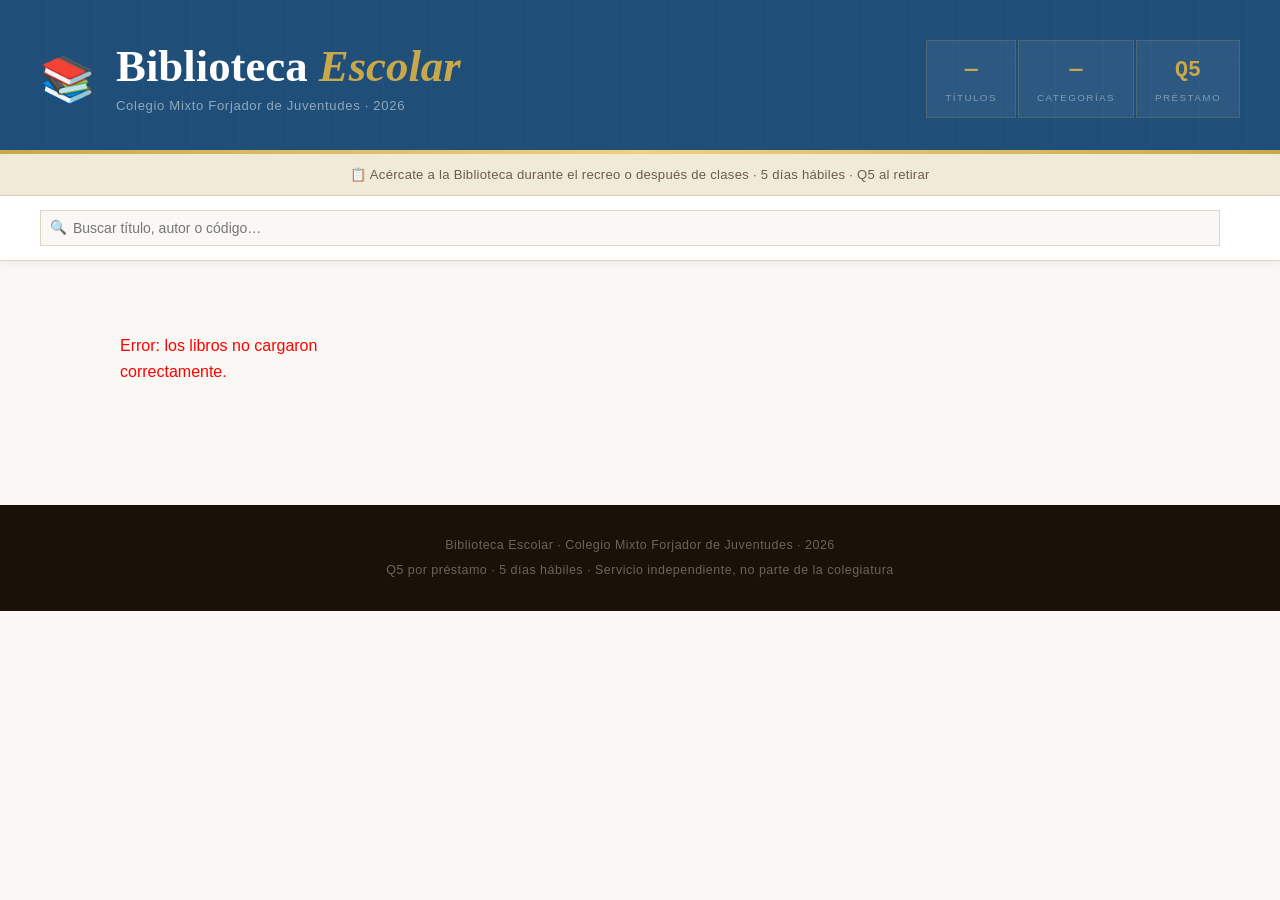
==== commit 8d365557: "Add files via upload" ====
--- a/index.html
+++ b/index.html
@@ -284,6 +284,7 @@
 </style>
 </head>
 <body>
+
 <header class="site-header">
   <div class="header-inner">
     <div class="header-left">
@@ -300,9 +301,11 @@
     </div>
   </div>
 </header>
+
 <div class="info-banner">
   📋 Acércate a la Biblioteca durante el recreo o después de clases · 5 días hábiles · Q5 al retirar
 </div>
+
 <div class="controls" id="controls">
   <div class="controls-inner">
     <div class="search-wrap">
@@ -313,16 +316,20 @@
     <span class="count-label" id="count"></span>
   </div>
 </div>
+
 <main class="main">
   <div class="grid" id="grid">
     <p style="padding:40px;color:#999;font-style:italic">Cargando catálogo…</p>
   </div>
 </main>
+
 <footer class="site-footer">
   <p>Biblioteca Escolar · Colegio Mixto Forjador de Juventudes · 2026</p>
   <p>Q5 por préstamo · 5 días hábiles · Servicio independiente, no parte de la colegiatura</p>
 </footer>
+
 <script>
+/* ── LISTA DE LIBROS ── */
 
   /* ─────────────────────────────────────
    * INFANTIL (nuevo)
@@ -613,143 +620,158 @@
 
 </script>
 <script>
-
-/* ══════════════════════════════════════════
-   BIBLIOTECA ESCOLAR — app.js
-   ══════════════════════════════════════════ */
-(function () {
-  "use strict";
-  const CATEGORIAS = {
-    AUT: { nombre: "Autoayuda",  emoji: "🧠" },
-    CIE: { nombre: "Ciencia",    emoji: "🔬" },
-    CLA: { nombre: "Clásicos",   emoji: "📜" },
-    JUV: { nombre: "Juvenil",    emoji: "⭐" },
-    MIS: { nombre: "Misterio",   emoji: "🔍" },
-    NAR: { nombre: "Narrativa",  emoji: "📖" },
-    VAR: { nombre: "Varios",     emoji: "📌" },
-    INF: { nombre: "Infantil",   emoji: "🧸" },
-    CIV: { nombre: "Cívica",     emoji: "🏛️" },
-  };
-  const ESTADOS = {
-    A: { label: "Excelente",   color: "#2d6a2d", bg: "#eaf4ea" },
-    B: { label: "Bueno",       color: "#2e75b6", bg: "#e4eff9" },
-    D: { label: "Deteriorado", color: "#b06800", bg: "#fef3e2" },
-    C: { label: "Crítico",     color: "#8b1a1a", bg: "#fceaea" },
-  };
-  let currentFilter = "all";
-  let currentQuery  = "";
-  function esc(str) {
-    return String(str||"").replace(/&/g,"&amp;").replace(/</g,"&lt;").replace(/>/g,"&gt;").replace(/"/g,"&quot;");
+/* ── LÓGICA ── */
+
+(function(){"use strict";
+const CATEGORIAS={
+  AUT:{nombre:"Autoayuda",emoji:"🧠"},
+  CIE:{nombre:"Ciencia",emoji:"🔬"},
+  CLA:{nombre:"Clásicos",emoji:"📜"},
+  JUV:{nombre:"Juvenil",emoji:"⭐"},
+  MIS:{nombre:"Misterio",emoji:"🔍"},
+  NAR:{nombre:"Narrativa",emoji:"📖"},
+  VAR:{nombre:"Varios",emoji:"📌"},
+  INF:{nombre:"Infantil",emoji:"🧸"},
+  CIV:{nombre:"Cívica",emoji:"🏛️"}
+};
+const ESTADOS={
+  A:{label:"Excelente",color:"#2d6a2d",bg:"#eaf4ea"},
+  B:{label:"Bueno",color:"#2e75b6",bg:"#e4eff9"},
+  D:{label:"Deteriorado",color:"#b06800",bg:"#fef3e2"},
+  C:{label:"Crítico",color:"#8b1a1a",bg:"#fceaea"}
+};
+let currentFilter="all",currentQuery="";
+
+function esc(s){return String(s||"").replace(/&/g,"&amp;").replace(/</g,"&lt;").replace(/>/g,"&gt;").replace(/"/g,"&quot;")}
+function buildTags(l){return[l.codigo,l.titulo,l.autor,l.categoria,(CATEGORIAS[l.categoria]||{}).nombre||""].join(" ").toLowerCase()}
+
+function cardHTML(l){
+  const cat=l.categoria,estado=ESTADOS[l.estado]||ESTADOS.A;
+  const copias=l.copias>1?" · "+l.copias+" copias":"";
+  const paginas=l.paginas>0?l.paginas+" págs.":"";
+  const info=[l.editorial,l.year,l.isbn?"ISBN "+l.isbn:""].filter(Boolean).join(" · ");
+  const catEmoji=(CATEGORIAS[cat]||{}).emoji||"📚";
+  const catNombre=(CATEGORIAS[cat]||{}).nombre||cat;
+  const onerr="this.style.display='none';this.nextElementSibling.style.display='flex'";
+  return '<article class="card" data-cat="'+esc(cat)+'" data-tags="'+esc(buildTags(l))+'">'+
+    '<div class="card-img">'+
+      '<img src="images/portadas/'+esc(l.codigo)+'.jpg" alt="'+esc(l.titulo)+'" loading="lazy" onerror="'+onerr+'">'+
+      '<div class="img-ph" style="display:none"><span>'+catEmoji+'</span><p>'+esc(l.codigo)+'</p></div>'+
+    '</div>'+
+    '<div class="card-accent cat-'+esc(cat)+'"></div>'+
+    '<div class="card-body">'+
+      '<div class="card-meta-top">'+
+        '<span class="code-pill">'+esc(l.codigo)+'</span>'+
+        '<span class="state-badge" style="color:'+estado.color+';background:'+estado.bg+'">● '+esc(l.estado)+' · '+esc(estado.label)+'</span>'+
+        (!l.disponible?'<span class="no-disponible">No disponible</span>':'')+
+      '</div>'+
+      '<h2 class="card-title">'+esc(l.titulo)+'</h2>'+
+      '<p class="card-author">'+esc(l.autor)+esc(copias)+'</p>'+
+      (info?'<p class="card-info">'+esc(info)+'</p>':'')+
+      '<p class="card-desc">'+esc(l.descripcion)+'</p>'+
+      (l.nota?'<p class="card-nota">'+esc(l.nota)+'</p>':'')+
+    '</div>'+
+    '<div class="card-footer">'+
+      '<span class="cat-tag cat-'+esc(cat)+'">'+esc(catNombre)+'</span>'+
+      (paginas?'<span class="pages-badge">'+esc(paginas)+'</span>':'')+
+    '</div>'+
+  '</article>';
+}
+
+function buildFilters(){
+  var counts={all:LIBROS.length};
+  LIBROS.forEach(function(l){counts[l.categoria]=(counts[l.categoria]||0)+1;});
+  var el=document.getElementById("filters");
+  if(!el)return;
+  var cats=Object.keys(CATEGORIAS).filter(function(c){return counts[c]>0;});
+  var html='<button class="filter-btn active" data-cat="all">Todos <span class="filter-count">'+counts.all+'</span></button>';
+  cats.forEach(function(cat){
+    var c=CATEGORIAS[cat];
+    html+='<button class="filter-btn" data-cat="'+cat+'">'+c.emoji+' '+c.nombre+' <span class="filter-count">'+(counts[cat]||0)+'</span></button>';
+  });
+  el.innerHTML=html;
+  el.querySelectorAll(".filter-btn").forEach(function(btn){
+    btn.addEventListener("click",function(){
+      currentFilter=this.dataset.cat;
+      el.querySelectorAll(".filter-btn").forEach(function(b){b.classList.remove("active");});
+      this.classList.add("active");
+      applyFilters();
+    });
+  });
+}
+
+function updateStats(){
+  var t=document.getElementById("stat-total"),c=document.getElementById("stat-cats");
+  if(t)t.textContent=LIBROS.length;
+  if(c){var s=new Set(LIBROS.map(function(l){return l.categoria;}));c.textContent=s.size;}
+}
+
+function renderGrid(){
+  var grid=document.getElementById("grid");
+  if(!grid)return;
+  var sorted=LIBROS.slice().sort(function(a,b){
+    if(a.categoria<b.categoria)return -1;
+    if(a.categoria>b.categoria)return 1;
+    return a.codigo.localeCompare(b.codigo);
+  });
+  grid.innerHTML=sorted.map(cardHTML).join('')+
+    '<div class="no-results hidden" id="no-results"><p>📭</p><h3>Sin resultados</h3><p>Intenta con otro término o categoría.</p></div>';
+}
+
+function applyFilters(){
+  var cards=Array.from(document.querySelectorAll(".card"));
+  var noResult=document.getElementById("no-results");
+  var visible=0;
+  var needle=currentQuery.toLowerCase();
+  cards.forEach(function(card){
+    var mc=currentFilter==="all"||card.dataset.cat===currentFilter;
+    var mq=!needle||(card.dataset.tags||"").includes(needle);
+    if(mc&&mq){card.classList.remove("hidden");visible++;}
+    else{card.classList.add("hidden");}
+  });
+  var countEl=document.getElementById("count");
+  if(countEl)countEl.textContent=visible+(visible===1?" libro":" libros");
+  if(noResult)noResult.classList.toggle("hidden",visible>0);
+}
+
+function initSearch(){
+  var input=document.getElementById("search");
+  if(!input)return;
+  input.addEventListener("input",function(){currentQuery=this.value.trim();applyFilters();});
+  input.addEventListener("keydown",function(e){
+    if(e.key==="Escape"){this.value="";currentQuery="";applyFilters();}
+  });
+}
+
+function initSticky(){
+  var c=document.getElementById("controls");
+  if(!c)return;
+  window.addEventListener("scroll",function(){
+    c.style.boxShadow=window.scrollY>10?"0 3px 12px rgba(26,18,9,.12)":"0 2px 8px rgba(26,18,9,.06)";
+  },{passive:true});
+}
+
+function init(){
+  if(typeof LIBROS==="undefined"||!Array.isArray(LIBROS)){
+    document.getElementById("grid").innerHTML='<p style="padding:40px;color:red">Error: los libros no cargaron correctamente.</p>';
+    return;
   }
-  function buildTags(l) {
-    return [l.codigo,l.titulo,l.autor,l.categoria,(CATEGORIAS[l.categoria]||{}).nombre||""].join(" ").toLowerCase();
-  }
-  function cardHTML(l) {
-    const cat=l.categoria, estado=ESTADOS[l.estado]||ESTADOS.A;
-    const copias=l.copias>1?" · "+l.copias+" copias":"";
-    const paginas=l.paginas>0?l.paginas+" págs.":"";
-    const infoParts=[l.editorial,l.year,l.isbn?"ISBN "+l.isbn:""].filter(Boolean);
-    const info=infoParts.join(" · ");
-    const catEmoji=(CATEGORIAS[cat]||{}).emoji||"📚";
-    const catNombre=(CATEGORIAS[cat]||{}).nombre||cat;
-    return "<article class=\"card\" data-cat=\""+esc(cat)+"\" data-tags=\""+esc(buildTags(l))+"\">"+
-      "<div class=\"card-img\">"+
-        "<img src=\"images/portadas/"+esc(l.codigo)+".jpg\" alt=\""+esc(l.titulo)+"\" loading=\"lazy\""+
-          " onerror=\"this.style.display=\\none\;this.nextElementSibling.style.display=\\flex\\">" +
-        "<div class=\"img-ph\" style=\"display:none\"><span>"+catEmoji+"</span><p>"+esc(l.codigo)+"</p></div>"+
-      "</div>"+
-      "<div class=\"card-accent cat-"+esc(cat)+"\"></div>"+
-      "<div class=\"card-body\">"+
-        "<div class=\"card-meta-top\">"+
-          "<span class=\"code-pill\">"+esc(l.codigo)+"</span>"+
-          "<span class=\"state-badge\" style=\"color:"+estado.color+";background:"+estado.bg+"\">● "+esc(l.estado)+" · "+esc(estado.label)+"</span>"+
-          (!l.disponible?"<span class=\"no-disponible\">No disponible</span>":"")+
-        "</div>"+
-        "<h2 class=\"card-title\">"+esc(l.titulo)+"</h2>"+
-        "<p class=\"card-author\">"+esc(l.autor)+esc(copias)+"</p>"+
-        (info?"<p class=\"card-info\">"+esc(info)+"</p>":"")+
-        "<p class=\"card-desc\">"+esc(l.descripcion)+"</p>"+
-        (l.nota?"<p class=\"card-nota\">"+esc(l.nota)+"</p>":"")+
-      "</div>"+
-      "<div class=\"card-footer\">"+
-        "<span class=\"cat-tag cat-"+esc(cat)+"\">"+esc(catNombre)+"</span>"+
-        (paginas?"<span class=\"pages-badge\">"+esc(paginas)+"</span>":"")+
-      "</div>"+
-    "</article>";
-  }
-  function buildFilters() {
-    var counts={all:LIBROS.length};
-    LIBROS.forEach(function(l){counts[l.categoria]=(counts[l.categoria]||0)+1;});
-    var filtersEl=document.getElementById("filters");
-    if(!filtersEl)return;
-    var cats=Object.keys(CATEGORIAS).filter(function(c){return counts[c]>0;});
-    var html="<button class=\"filter-btn active\" data-cat=\"all\">Todos <span class=\"filter-count\">"+counts.all+"</span></button>";
-    cats.forEach(function(cat){
-      var c=CATEGORIAS[cat];
-      html+="<button class=\"filter-btn\" data-cat=\""+cat+"\">"+c.emoji+" "+c.nombre+" <span class=\"filter-count\">"+(counts[cat]||0)+"</span></button>";
-    });
-    filtersEl.innerHTML=html;
-    filtersEl.querySelectorAll(".filter-btn").forEach(function(btn){
-      btn.addEventListener("click",function(){
-        currentFilter=this.dataset.cat;
-        filtersEl.querySelectorAll(".filter-btn").forEach(function(b){b.classList.remove("active");});
-        this.classList.add("active");
-        applyFilters();
-      });
-    });
-  }
-  function updateStats() {
-    var totalEl=document.getElementById("stat-total");
-    var catEl=document.getElementById("stat-cats");
-    if(totalEl)totalEl.textContent=LIBROS.length;
-    if(catEl){var s=new Set(LIBROS.map(function(l){return l.categoria;}));catEl.textContent=s.size;}
-  }
-  function renderGrid() {
-    var grid=document.getElementById("grid");
-    if(!grid)return;
-    var sorted=LIBROS.slice().sort(function(a,b){
-      if(a.categoria<b.categoria)return -1;
-      if(a.categoria>b.categoria)return 1;
-      return a.codigo.localeCompare(b.codigo);
-    });
-    grid.innerHTML=sorted.map(cardHTML).join("")+
-      "<div class=\"no-results hidden\" id=\"no-results\"><p>📭</p><h3>Sin resultados</h3><p>Intenta con otro término o categoría.</p></div>";
-  }
-  function applyFilters() {
-    var cards=Array.from(document.querySelectorAll(".card"));
-    var noResult=document.getElementById("no-results");
-    var visible=0;
-    var needle=currentQuery.toLowerCase();
-    cards.forEach(function(card){
-      var matchesCat=currentFilter==="all"||card.dataset.cat===currentFilter;
-      var matchesQ=!needle||(card.dataset.tags||"").includes(needle);
-      if(matchesCat&&matchesQ){card.classList.remove("hidden");visible++;}
-      else{card.classList.add("hidden");}
-    });
-    var countEl=document.getElementById("count");
-    if(countEl)countEl.textContent=visible+(visible===1?" libro":" libros");
-    if(noResult)noResult.classList.toggle("hidden",visible>0);
-  }
-  function initSearch() {
-    var input=document.getElementById("search");
-    if(!input)return;
-    input.addEventListener("input",function(){currentQuery=this.value.trim();applyFilters();});
-    input.addEventListener("keydown",function(e){if(e.key==="Escape"){this.value="";currentQuery="";applyFilters();}});
-  }
-  function initSticky() {
-    var c=document.getElementById("controls");
-    if(!c)return;
-    window.addEventListener("scroll",function(){c.style.boxShadow=window.scrollY>10?"0 3px 12px rgba(26,18,9,.12)":"0 2px 8px rgba(26,18,9,.06)";},{passive:true});
-  }
-  function init() {
-    if(typeof LIBROS==="undefined"||!Array.isArray(LIBROS)){
-      document.getElementById("grid").innerHTML="<p style=\"padding:40px;color:red\">Error: libros.js no cargó.</p>";return;
-    }
-    updateStats();renderGrid();buildFilters();initSearch();initSticky();applyFilters();
-  }
-  if(document.readyState==="loading"){document.addEventListener("DOMContentLoaded",init);}else{init();}
+  updateStats();
+  renderGrid();
+  buildFilters();
+  initSearch();
+  initSticky();
+  applyFilters();
+}
+
+if(document.readyState==="loading"){
+  document.addEventListener("DOMContentLoaded",init);
+}else{
+  init();
+}
 })();
 
 </script>
+
 </body>
 </html>
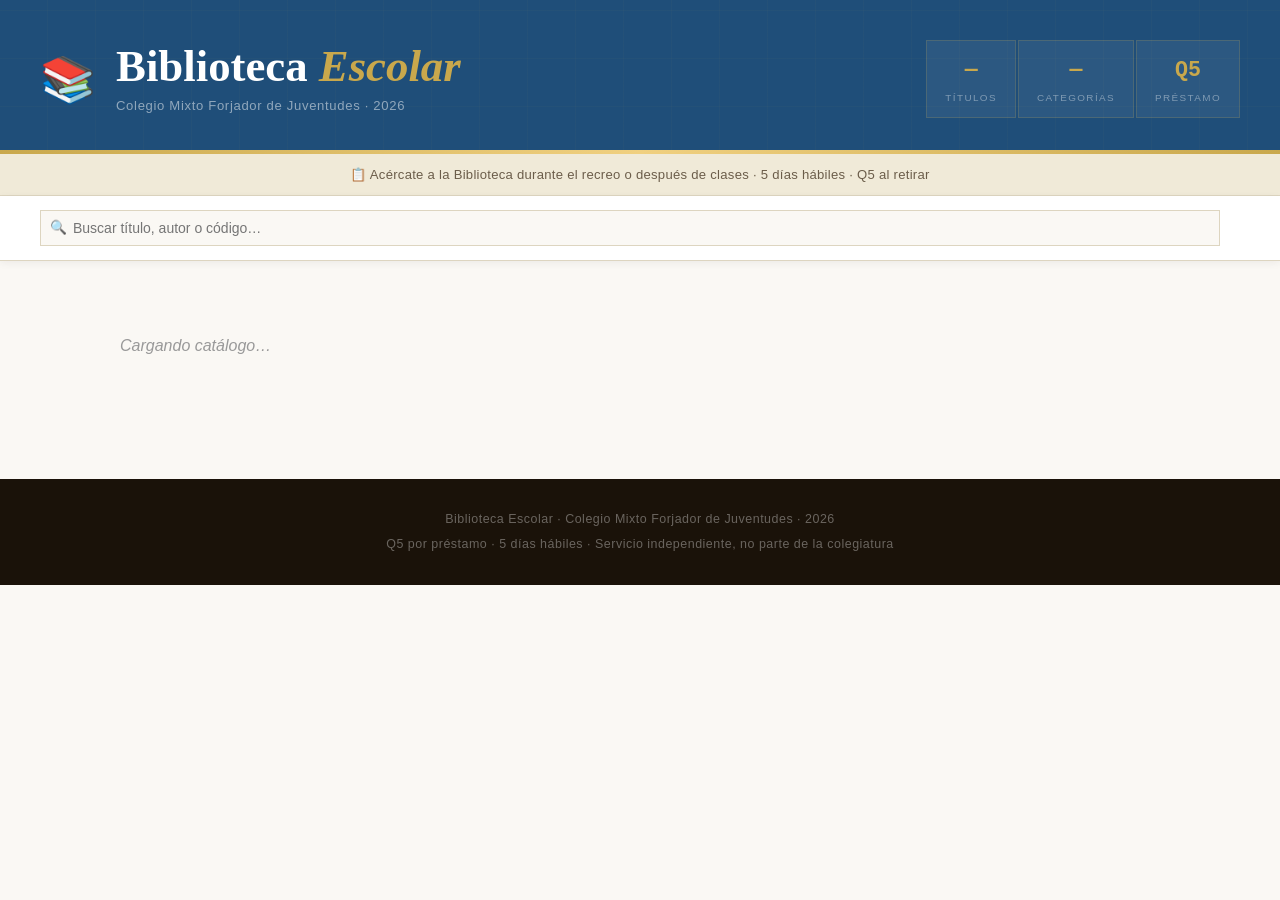
==== commit 8bdff7a9: "Add files via upload" ====
--- a/index.html
+++ b/index.html
@@ -3,11 +3,9 @@
 <head>
 <meta charset="UTF-8">
 <meta name="viewport" content="width=device-width, initial-scale=1.0">
-<meta name="description" content="Catálogo Biblioteca Escolar — Colegio Mixto Forjador de Juventudes">
-<title>Biblioteca Escolar — Forjador de Juventudes</title>
-<link rel="icon" href="data:image/svg+xml,<svg xmlns='http://www.w3.org/2000/svg' viewBox='0 0 100 100'><text y='.9em' font-size='90'>📚</text></svg>">
+<title>Biblioteca Escolar &mdash; Forjador de Juventudes</title>
+<link rel="icon" href="data:image/svg+xml,<svg xmlns='http://www.w3.org/2000/svg' viewBox='0 0 100 100'><text y='.9em' font-size='90'>&#x1F4DA;</text></svg>">
 <style>
-
 /* ══════════════════════════════════════════
    BIBLIOTECA ESCOLAR — stylesheet
    Sin dependencias externas. Funciona offline.
@@ -271,7 +269,6 @@
 .no-disponible { font-size: .68rem; background: #fceaea; color: #8b1a1a; padding: 2px 7px; font-weight: 600; }
 .filter-count { font-size: .68rem; opacity: .65; margin-left: 2px; }
 
-
 .card-info{font-size:.74rem;color:#666;margin-bottom:4px}
 .card-nota{font-size:.78rem;color:#8b1a1a;font-weight:600;margin-top:8px}
 .no-disponible{font-size:.68rem;background:#fceaea;color:#8b1a1a;padding:2px 7px;font-weight:600}
@@ -280,56 +277,531 @@
 .card-accent.cat-INF{background:#6b3a8a}
 .cat-CIV{color:#1a4a4a;background:#e0f2f2}
 .card-accent.cat-CIV{background:#1a4a4a}
-
 </style>
 </head>
 <body>
-
 <header class="site-header">
   <div class="header-inner">
     <div class="header-left">
-      <span class="header-emoji">📚</span>
+      <span class="header-emoji">&#x1F4DA;</span>
       <div>
         <h1>Biblioteca <em>Escolar</em></h1>
-        <p class="header-sub">Colegio Mixto Forjador de Juventudes · 2026</p>
+        <p class="header-sub">Colegio Mixto Forjador de Juventudes &middot; 2026</p>
       </div>
     </div>
     <div class="header-stats">
-      <div class="stat"><span class="stat-num" id="stat-total">—</span><span class="stat-label">Títulos</span></div>
-      <div class="stat"><span class="stat-num" id="stat-cats">—</span><span class="stat-label">Categorías</span></div>
-      <div class="stat"><span class="stat-num">Q5</span><span class="stat-label">Préstamo</span></div>
+      <div class="stat"><span class="stat-num" id="stat-total">&mdash;</span><span class="stat-label">T&iacute;tulos</span></div>
+      <div class="stat"><span class="stat-num" id="stat-cats">&mdash;</span><span class="stat-label">Categor&iacute;as</span></div>
+      <div class="stat"><span class="stat-num">Q5</span><span class="stat-label">Pr&eacute;stamo</span></div>
     </div>
   </div>
 </header>
-
 <div class="info-banner">
-  📋 Acércate a la Biblioteca durante el recreo o después de clases · 5 días hábiles · Q5 al retirar
+  &#x1F4CB; Ac&eacute;rcate a la Biblioteca durante el recreo o despu&eacute;s de clases &middot; 5 d&iacute;as h&aacute;biles &middot; Q5 al retirar
 </div>
-
 <div class="controls" id="controls">
   <div class="controls-inner">
     <div class="search-wrap">
-      <span class="search-icon">🔍</span>
-      <input type="text" id="search" placeholder="Buscar título, autor o código…" autocomplete="off">
+      <span class="search-icon">&#x1F50D;</span>
+      <input type="text" id="search" placeholder="Buscar t&iacute;tulo, autor o c&oacute;digo&hellip;" autocomplete="off">
     </div>
     <div class="filters" id="filters"></div>
     <span class="count-label" id="count"></span>
   </div>
 </div>
-
 <main class="main">
   <div class="grid" id="grid">
-    <p style="padding:40px;color:#999;font-style:italic">Cargando catálogo…</p>
+    <p style="padding:40px;color:#999;font-style:italic">Cargando cat&aacute;logo&hellip;</p>
   </div>
 </main>
-
 <footer class="site-footer">
-  <p>Biblioteca Escolar · Colegio Mixto Forjador de Juventudes · 2026</p>
-  <p>Q5 por préstamo · 5 días hábiles · Servicio independiente, no parte de la colegiatura</p>
+  <p>Biblioteca Escolar &middot; Colegio Mixto Forjador de Juventudes &middot; 2026</p>
+  <p>Q5 por pr&eacute;stamo &middot; 5 d&iacute;as h&aacute;biles &middot; Servicio independiente, no parte de la colegiatura</p>
 </footer>
-
 <script>
-/* ── LISTA DE LIBROS ── */
+/*
+ * ══════════════════════════════════════════════════════
+ *  BIBLIOTECA ESCOLAR — Lista de libros
+ *  Colegio Mixto Forjador de Juventudes · 2026
+ * ══════════════════════════════════════════════════════
+ *
+ *  CÓMO AGREGAR UN LIBRO NUEVO:
+ *  1. Copia uno de los bloques de abajo
+ *  2. Pégalo al final de la lista (antes del ] final)
+ *  3. Cambia los datos
+ *  4. Guarda el archivo
+ *  ¡Listo! El catálogo lo muestra automáticamente.
+ *
+ *  CAMPOS:
+ *  codigo    → Código único  (ej. "NAR-08"). Usa el mismo formato.
+ *  titulo    → Título completo del libro
+ *  autor     → Nombre del autor
+ *  categoria → Una de: AUT | CIE | CLA | JUV | MIS | NAR | VAR
+ *  estado    → A | B | D | C  (estado físico del libro)
+ *  paginas   → Número de páginas (solo el número, sin "págs.")
+ *  year      → Año de publicación (opcional, escribe "" si no lo sabes)
+ *  editorial → Editorial (opcional, escribe "" si no la sabes)
+ *  isbn      → ISBN (opcional, escribe "" si no lo tienes)
+ *  copias    → Número de copias disponibles (normalmente 1)
+ *  descripcion → Descripción del libro SIN spoilers (2–3 oraciones)
+ *  disponible  → true = se puede pedir prestado | false = no disponible
+ *  nota        → Texto extra en rojo (ej. "Consultar disponibilidad").
+ *                Deja "" si no hay nota especial.
+ *
+ * ══════════════════════════════════════════════════════
+ */
+
+const LIBROS = [
+
+  /* ─────────────────────────────────────
+   * AUTOAYUDA
+   * ───────────────────────────────────── */
+  {
+    codigo:      "AUT-01",
+    titulo:      "¿Amar o depender?",
+    autor:       "Walter Riso",
+    categoria:   "AUT",
+    estado:      "A",
+    paginas:     165,
+    year:        2018,
+    editorial:   "Planeta",
+    isbn:        "9786070747489",
+    copias:      1,
+    disponible:  true,
+    nota:        "",
+    descripcion: "¿Es posible amar profundamente a alguien sin perder la propia identidad en el proceso? Riso explora la delgada línea entre el amor saludable y la dependencia emocional. Con lenguaje directo, invita a reflexionar sobre si nuestras relaciones nos hacen crecer o nos mantienen atrapados."
+  },
+  {
+    codigo:      "AUT-02",
+    titulo:      "Enamórate de ti",
+    autor:       "Walter Riso",
+    categoria:   "AUT",
+    estado:      "D",
+    paginas:     134,
+    year:        2018,
+    editorial:   "Planeta",
+    isbn:        "9786070748356",
+    copias:      1,
+    disponible:  true,
+    nota:        "",
+    descripcion: "Antes de poder amar a alguien, hay que aprender a amarse a uno mismo. Riso propone un recorrido práctico para reconocer el valor propio y dejar atrás la autocrítica destructiva. Para quienes sienten que el mundo exterior siempre pesa más que su propia voz interior."
+  },
+  {
+    codigo:      "AUT-03",
+    titulo:      "20 pasos hacia adelante",
+    autor:       "Jorge Bucay",
+    categoria:   "AUT",
+    estado:      "B",
+    paginas:     177,
+    year:        2019,
+    editorial:   "Océano",
+    isbn:        "9786075278087",
+    copias:      1,
+    disponible:  true,
+    nota:        "",
+    descripcion: "Bucay propone veinte reflexiones que funcionan como pequeñas palancas para mover la vida cuando uno siente que está estancado. Cada capítulo es un paso concreto, sin fórmulas mágicas. Un libro para leer de a poco y volver a él cada vez que se necesite un empujón."
+  },
+  {
+    codigo:      "AUT-04",
+    titulo:      "El rinoceronte I",
+    autor:       "Scott Alexander",
+    categoria:   "AUT",
+    estado:      "D",
+    paginas:     70,
+    year:        "",
+    editorial:   "",
+    isbn:        "",
+    copias:      1,
+    disponible:  true,
+    nota:        "",
+    descripcion: "Un libro brevísimo con una sola idea poderosa: si quieres alcanzar tus metas, necesitas la piel gruesa de un rinoceronte para ignorar las críticas y su energía para no detenerte nunca. Se lee en una hora y puede cambiar cómo enfrentas los obstáculos."
+  },
+  {
+    codigo:      "AUT-05",
+    titulo:      "El rinoceronte II",
+    autor:       "Scott Alexander",
+    categoria:   "AUT",
+    estado:      "B",
+    paginas:     123,
+    year:        "",
+    editorial:   "Ediciones Botas",
+    isbn:        "",
+    copias:      1,
+    disponible:  true,
+    nota:        "",
+    descripcion: "La continuación del fenómeno editorial de El rinoceronte. Más historias y más razones para seguir adelante cuando el mundo intenta frenarte. Alexander regresa con la misma filosofía práctica y directa de su primera entrega."
+  },
+
+  /* ─────────────────────────────────────
+   * CIENCIA
+   * ───────────────────────────────────── */
+  {
+    codigo:      "CIE-01",
+    titulo:      "La teoría del todo",
+    autor:       "Stephen W. Hawking",
+    categoria:   "CIE",
+    estado:      "A",
+    paginas:     151,
+    year:        2010,
+    editorial:   "Debolsillo",
+    isbn:        "9786073100311",
+    copias:      1,
+    disponible:  true,
+    nota:        "",
+    descripcion: "Una de las mentes más brillantes del siglo XX explica el universo sin fórmulas y sin dar por sentado que el lector es científico. Hawking va desde el Big Bang hasta los agujeros negros y llega a la gran pregunta: ¿existe una sola teoría que lo explique todo?"
+  },
+  {
+    codigo:      "CIE-02",
+    titulo:      "El libro de los porqués",
+    autor:       "Pedro Gómez Carrizo",
+    categoria:   "CIE",
+    estado:      "A",
+    paginas:     302,
+    year:        2017,
+    editorial:   "Biblok Book Export",
+    isbn:        "9788494274732",
+    copias:      1,
+    disponible:  true,
+    nota:        "",
+    descripcion: "¿Por qué el cielo es azul? ¿Por qué soñamos? ¿Por qué los aviones vuelan? Este libro responde a las preguntas que todos hemos tenido alguna vez. Organizado para leerse en cualquier orden, ideal para la curiosidad que no sigue un horario."
+  },
+
+  /* ─────────────────────────────────────
+   * CLÁSICOS
+   * ───────────────────────────────────── */
+  {
+    codigo:      "CLA-01",
+    titulo:      "La divina comedia",
+    autor:       "Dante Alighieri",
+    categoria:   "CLA",
+    estado:      "A",
+    paginas:     161,
+    year:        "",
+    editorial:   "Editorial Cuscatlán",
+    isbn:        "",
+    copias:      1,
+    disponible:  true,
+    nota:        "",
+    descripcion: "Escrita en el siglo XIV, esta obra monumental narra el viaje imaginario de su autor a través del Infierno, el Purgatorio y el Paraíso. Considerada una de las cumbres absolutas de la literatura universal. Un retrato de la humanidad: sus miedos, sus esperanzas y su eterno anhelo de trascender."
+  },
+  {
+    codigo:      "CLA-02",
+    titulo:      "Don Quijote de la Mancha",
+    autor:       "Miguel de Cervantes Saavedra",
+    categoria:   "CLA",
+    estado:      "D",
+    paginas:     290,
+    year:        "",
+    editorial:   "Piedra Santa",
+    isbn:        "",
+    copias:      1,
+    disponible:  true,
+    nota:        "",
+    descripcion: "La novela más importante escrita en español. Un hombre que ha leído demasiados libros de caballería decide convertirse en caballero andante y salir a enderezar los males del mundo. Una historia sobre los sueños, la locura y la diferencia entre lo que vemos y lo que queremos ver."
+  },
+  {
+    codigo:      "CLA-03",
+    titulo:      "El señor presidente",
+    autor:       "Miguel Ángel Asturias",
+    categoria:   "CLA",
+    estado:      "D",
+    paginas:     316,
+    year:        "",
+    editorial:   "Piedra Santa",
+    isbn:        "",
+    copias:      1,
+    disponible:  true,
+    nota:        "",
+    descripcion: "Escrita por el único guatemalteco Premio Nobel de Literatura, esta novela retrata la brutalidad de una dictadura sin nombre pero con rostro muy reconocible. El miedo, la traición y el poder absoluto son los protagonistas reales. Imprescindible para entender la historia política de América Latina."
+  },
+
+  /* ─────────────────────────────────────
+   * JUVENIL
+   * ───────────────────────────────────── */
+  {
+    codigo:      "JUV-01",
+    titulo:      "Guillero, el niño que hablaba con el mar",
+    autor:       "Josué R. Álvarez",
+    categoria:   "JUV",
+    estado:      "A",
+    paginas:     120,
+    year:        "",
+    editorial:   "Santillana",
+    isbn:        "",
+    copias:      1,
+    disponible:  true,
+    nota:        "",
+    descripcion: "Guillero cree que el mar le habla. Lo que para los adultos es fantasía, para él es una conversación real que lo guía en los momentos más difíciles de su infancia. Una historia sobre la imaginación como forma de resistencia y aprender a escuchar lo que otros no pueden oír."
+  },
+  {
+    codigo:      "JUV-02",
+    titulo:      "La habitación de la memoria",
+    autor:       "Denise Phé-Funchal",
+    categoria:   "JUV",
+    estado:      "A",
+    paginas:     157,
+    year:        "",
+    editorial:   "Santillana",
+    isbn:        "",
+    copias:      1,
+    disponible:  true,
+    nota:        "",
+    descripcion: "Una joven descubre que su abuela guarda secretos que nadie en la familia quiere tocar. Al adentrarse en su pasado, también se adentra en la historia de su propio país. Una novela guatemalteca que mezcla la búsqueda de identidad con la recuperación de la memoria colectiva."
+  },
+  {
+    codigo:      "JUV-03",
+    titulo:      "Los chimpancés miran a los ojos",
+    autor:       "Andrea Ferrari",
+    categoria:   "JUV",
+    estado:      "D",
+    paginas:     167,
+    year:        "",
+    editorial:   "Santillana",
+    isbn:        "",
+    copias:      1,
+    disponible:  true,
+    nota:        "",
+    descripcion: "Cuando Lara llega a una nueva escuela se enfrenta al bullying. Lo que hace diferente a esta historia es que no se cuenta desde el lugar de la víctima, sino desde el de todos los que miran sin actuar. Una novela incómoda, necesaria y honesta sobre la complicidad del silencio."
+  },
+  {
+    codigo:      "JUV-04",
+    titulo:      "La caja de los sueños",
+    autor:       "Paulina Losher",
+    categoria:   "JUV",
+    estado:      "B",
+    paginas:     117,
+    year:        "",
+    editorial:   "Santillana",
+    isbn:        "",
+    copias:      1,
+    disponible:  true,
+    nota:        "",
+    descripcion: "Cuando Tomás encuentra una caja vieja en el ático de su abuela, no imagina que dentro hay algo capaz de cambiar su manera de ver el mundo. Cada objeto tiene una historia. Una novela sobre el poder de los objetos que guardamos y lo que dicen de quiénes somos."
+  },
+  {
+    codigo:      "JUV-05",
+    titulo:      "Acualaxia",
+    autor:       "Gabriel Woltke",
+    categoria:   "JUV",
+    estado:      "D",
+    paginas:     134,
+    year:        "",
+    editorial:   "Santillana",
+    isbn:        "",
+    copias:      1,
+    disponible:  true,
+    nota:        "",
+    descripcion: "En un mundo donde el agua es el recurso más valioso, una joven descubre que su ciudad entera está construida sobre una mentira. Un libro guatemalteco de narrativa especulativa que habla de nuestro tiempo usando el lenguaje del futuro."
+  },
+  {
+    codigo:      "JUV-06",
+    titulo:      "Las chicas de alambre",
+    autor:       "Jordi Sierra i Fabra",
+    categoria:   "JUV",
+    estado:      "A",
+    paginas:     251,
+    year:        "",
+    editorial:   "Santillana",
+    isbn:        "",
+    copias:      1,
+    disponible:  true,
+    nota:        "",
+    descripcion: "Tres amigas, tres historias, un mismo fondo: la presión que ejerce la industria de la moda sobre los cuerpos jóvenes. Cada una lo enfrenta de manera diferente. Una novela que habla de amistad, imagen y salud sin caer en el sermón."
+  },
+  {
+    codigo:      "JUV-07",
+    titulo:      "El maestro y el robot",
+    autor:       "José A. del Cañizo",
+    categoria:   "JUV",
+    estado:      "D",
+    paginas:     140,
+    year:        "",
+    editorial:   "El barco de vapor",
+    isbn:        "",
+    copias:      1,
+    disponible:  true,
+    nota:        "",
+    descripcion: "Un robot diseñado para enseñar matemáticas llega a una escuela rural. Entre sus algoritmos perfectos y la realidad desordenada del aula, algo inesperado ocurre: el robot comienza a aprender. Una historia sobre qué es realmente enseñar y si las máquinas pueden llegar a sentir."
+  },
+  {
+    codigo:      "JUV-08",
+    titulo:      "Eleanor & Park",
+    autor:       "Rainbow Rowell",
+    categoria:   "JUV",
+    estado:      "B",
+    paginas:     428,
+    year:        2013,
+    editorial:   "Alfaguara",
+    isbn:        "9786701128645",
+    copias:      1,
+    disponible:  true,
+    nota:        "",
+    descripcion: "Dos adolescentes que no encajan en ningún lado se encuentran en el asiento trasero de un autobús escolar. Él comparte sus cómics. Ella empieza a leerlos. Una historia de amor sobre ser diferente y los primeros amores que nunca se olvidan del todo."
+  },
+
+  /* ─────────────────────────────────────
+   * MISTERIO
+   * ───────────────────────────────────── */
+  {
+    codigo:      "MIS-01",
+    titulo:      "El extraño caso del Dr. Jekyll y Mr. Hyde",
+    autor:       "Robert Louis Stevenson",
+    categoria:   "MIS",
+    estado:      "A",
+    paginas:     95,
+    year:        "",
+    editorial:   "Emu",
+    isbn:        "",
+    copias:      1,
+    disponible:  true,
+    nota:        "",
+    descripcion: "Un científico respetable, una fórmula secreta y una doble vida que nadie sospecha. Esta novela corta de 1886 plantea una de las preguntas más inquietantes de la literatura: ¿qué parte de nosotros somos cuando nadie nos ve? Un clásico del terror psicológico."
+  },
+
+  /* ─────────────────────────────────────
+   * NARRATIVA
+   * ───────────────────────────────────── */
+  {
+    codigo:      "NAR-01",
+    titulo:      "El amor en los tiempos del cólera",
+    autor:       "Gabriel García Márquez",
+    categoria:   "NAR",
+    estado:      "A",
+    paginas:     464,
+    year:        2015,
+    editorial:   "Diana",
+    isbn:        "9786070729164",
+    copias:      1,
+    disponible:  true,
+    nota:        "",
+    descripcion: "Un hombre espera más de cincuenta años por la mujer que ama. Mientras el mundo cambia y las guerras pasan, él no olvida. García Márquez explora si el amor verdadero puede sobrevivir al tiempo y a la propia vida. Considerada una de las mejores novelas de amor escritas en español."
+  },
+  {
+    codigo:      "NAR-02",
+    titulo:      "El coronel no tiene quien le escriba",
+    autor:       "Gabriel García Márquez",
+    categoria:   "NAR",
+    estado:      "A",
+    paginas:     0,
+    year:        "",
+    editorial:   "Oveja negra",
+    isbn:        "9580600236",
+    copias:      2,
+    disponible:  true,
+    nota:        "",
+    descripcion: "Durante quince años, un coronel retirado ha esperado una carta del gobierno que le reconozca su pensión de guerra. Mientras espera, el hambre aprieta y el tiempo pasa. Una novela corta y perfecta sobre la dignidad y la obstinación como forma de sobrevivir."
+  },
+  {
+    codigo:      "NAR-03",
+    titulo:      "Leyendas de Guatemala",
+    autor:       "Miguel Ángel Asturias",
+    categoria:   "NAR",
+    estado:      "D",
+    paginas:     132,
+    year:        "",
+    editorial:   "",
+    isbn:        "",
+    copias:      1,
+    disponible:  true,
+    nota:        "",
+    descripcion: "El primer libro del Nobel guatemalteco, nacido de la mitología maya y de la magia del altiplano. Recrea un mundo donde lo sagrado y lo cotidiano no tienen frontera. Una obra que es raíz, identidad y literatura al mismo tiempo."
+  },
+  {
+    codigo:      "NAR-04",
+    titulo:      "El tamagás y otros cuentos",
+    autor:       "ALfredo Balsells Rivera",
+    categoria:   "NAR",
+    estado:      "D",
+    paginas:     173,
+    year:        "",
+    editorial:   "Tipografía Nacional",
+    isbn:        "",
+    copias:      1,
+    disponible:  true,
+    nota:        "",
+    descripcion: "Una colección de relatos enraizados en el campo guatemalteco. Historias de campesinos, tierra, injusticia y una naturaleza que a veces castiga y a veces protege. Literatura guatemalteca que todavía tiene mucho que decir."
+  },
+  {
+    codigo:      "NAR-05",
+    titulo:      "El animal de humo",
+    autor:       "Humberto Ak'abal",
+    categoria:   "NAR",
+    estado:      "A",
+    paginas:     120,
+    year:        "",
+    editorial:   "Piedra Santa",
+    isbn:        "",
+    copias:      1,
+    disponible:  true,
+    nota:        "",
+    descripcion: "Ak'abal es el poeta k'iche' más reconocido de Guatemala. Sus poemas son cortos, directos y llenos de imágenes de la montaña, del maíz y de la memoria de un pueblo. Una poesía que no necesita ser difícil para ser profunda. Ideal para quienes creen que la poesía no es para ellos."
+  },
+  {
+    codigo:      "NAR-06",
+    titulo:      "Platero y Yo",
+    autor:       "Juan Ramón Jiménez",
+    categoria:   "NAR",
+    estado:      "D",
+    paginas:     95,
+    year:        "",
+    editorial:   "",
+    isbn:        "",
+    copias:      1,
+    disponible:  true,
+    nota:        "",
+    descripcion: "Un poeta y su burro Platero recorren los campos de Andalucía. Lo que parece un libro para niños es en realidad una meditación sobre la belleza del mundo, la soledad y la muerte, escrita con una prosa que parece música. Premio Nobel de Literatura 1956."
+  },
+  {
+    codigo:      "NAR-07",
+    titulo:      "Guerra sin fin y otros relatos",
+    autor:       "Plinio Eduardo Cortés",
+    categoria:   "NAR",
+    estado:      "A",
+    paginas:     311,
+    year:        "",
+    editorial:   "",
+    isbn:        "",
+    copias:      1,
+    disponible:  true,
+    nota:        "⚠ Consultar disponibilidad con el responsable.",
+    descripcion: "Una colección de relatos que exploran el conflicto armado guatemalteco desde perspectivas íntimas: no la del general ni la del político, sino la de las personas atrapadas en medio. Un testimonio literario de valor histórico."
+  },
+
+  /* ─────────────────────────────────────
+   * VARIOS
+   * ───────────────────────────────────── */
+  {
+    codigo:      "VAR-01",
+    titulo:      "El jarrón azul",
+    autor:       "Sin definir",
+    categoria:   "VAR",
+    estado:      "D",
+    paginas:     42,
+    year:        "",
+    editorial:   "",
+    isbn:        "",
+    copias:      1,
+    disponible:  true,
+    nota:        "",
+    descripcion: "Una historia breve sobre un jarrón azul que pasa de mano en mano, revelando poco a poco las vidas de quienes lo poseyeron. Un libro pequeño con una idea grande: los objetos guardan la memoria de las personas."
+  },
+  {
+    codigo:      "VAR-02",
+    titulo:      "Pasión Fútbol",
+    autor:       "Jonathan Tulloch",
+    categoria:   "VAR",
+    estado:      "D",
+    paginas:     275,
+    year:        "",
+    editorial:   "Alfaguara serie roja",
+    isbn:        "",
+    copias:      1,
+    disponible:  true,
+    nota:        "",
+    descripcion: "Gemma no encaja en su nueva ciudad y no sabe qué hacer con su rabia. Hasta que descubre el fútbol, y con él, una comunidad de personas que tampoco encajan en ningún otro lado. Una novela sobre identidad y pertenencia que no necesita que te guste el fútbol para atraparte."
+  },
+
+
 
   /* ─────────────────────────────────────
    * INFANTIL (nuevo)
@@ -618,8 +1090,36 @@
   },
 
 
+  /*
+   * ══════════════════════════════════════════════════════
+   *  AGREGAR LIBROS NUEVOS AQUÍ ABAJO
+   *  Copia este bloque y llena los datos:
+   * ══════════════════════════════════════════════════════
+   *
+   * {
+   *   codigo:      "NAR-08",        ← Siguiente número de la categoría
+   *   titulo:      "Nombre del libro",
+   *   autor:       "Nombre del autor",
+   *   categoria:   "NAR",           ← AUT | CIE | CLA | JUV | MIS | NAR | VAR
+   *   estado:      "A",             ← A | B | D | C
+   *   paginas:     200,             ← Número (sin comillas)
+   *   year:        2023,            ← Año (sin comillas, o "" si no lo sabes)
+   *   editorial:   "Editorial",
+   *   isbn:        "978...",        ← o "" si no lo tienes
+   *   copias:      1,
+   *   disponible:  true,
+   *   nota:        "",
+   *   descripcion: "Descripción sin spoilers del libro."
+   * },
+   *
+   * ══════════════════════════════════════════════════════
+   */
+
+];
+
 </script>
 <script>
+
 /* ── LÓGICA ── */
 
 (function(){"use strict";
@@ -633,6 +1133,8 @@
   VAR:{nombre:"Varios",emoji:"📌"},
   INF:{nombre:"Infantil",emoji:"🧸"},
   CIV:{nombre:"Cívica",emoji:"🏛️"}
+  INF:{nombre:"Infantil",emoji:"&#x1F9F8;"},
+    CIV:{nombre:"C\u00edvica",emoji:"&#x1F3DB;"}
 };
 const ESTADOS={
   A:{label:"Excelente",color:"#2d6a2d",bg:"#eaf4ea"},
@@ -771,7 +1273,7 @@
 }
 })();
 
+
 </script>
-
 </body>
 </html>
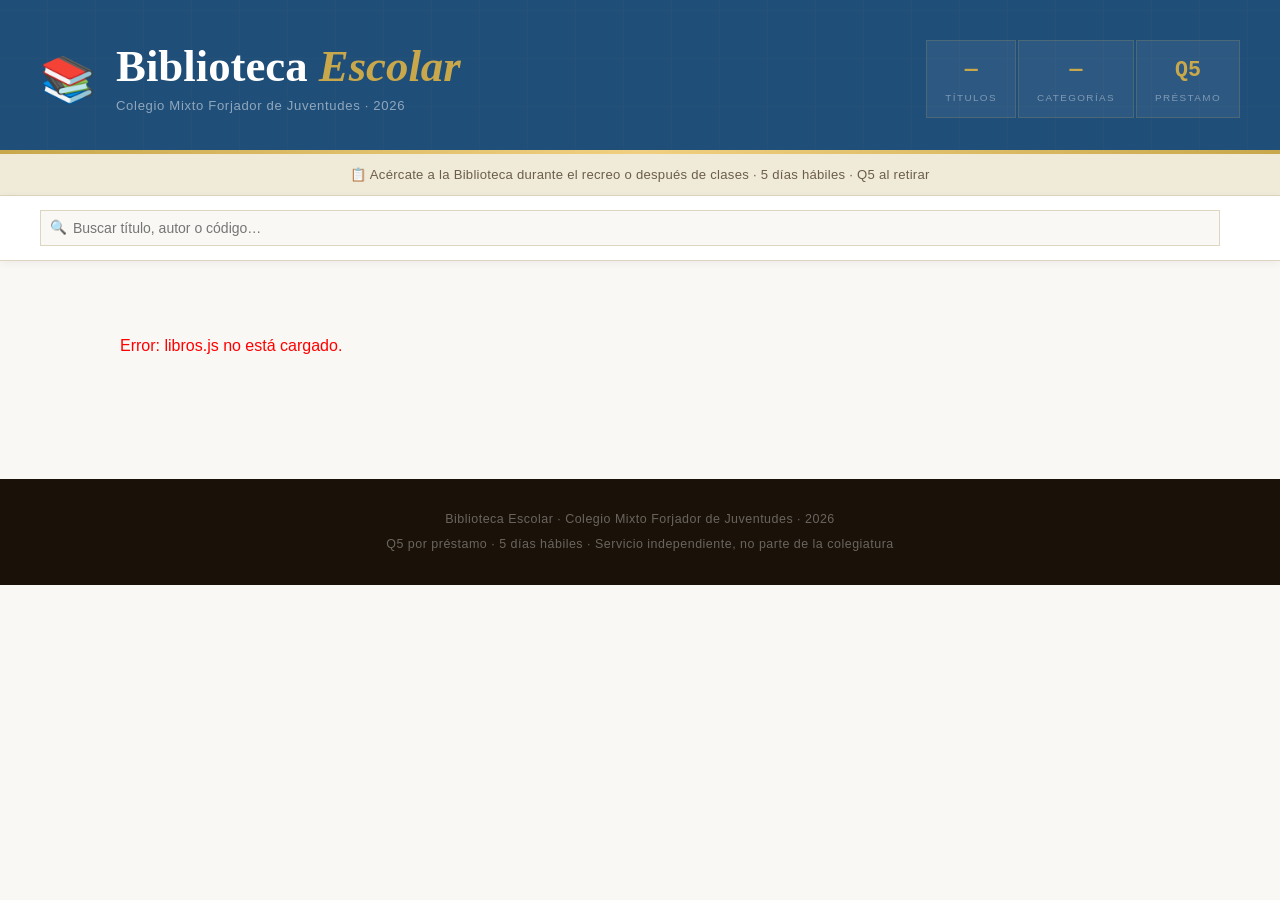
==== commit e39ee138: "Add files via upload" ====
--- a/index.html
+++ b/index.html
@@ -3,1277 +3,62 @@
 <head>
 <meta charset="UTF-8">
 <meta name="viewport" content="width=device-width, initial-scale=1.0">
-<title>Biblioteca Escolar &mdash; Forjador de Juventudes</title>
-<link rel="icon" href="data:image/svg+xml,<svg xmlns='http://www.w3.org/2000/svg' viewBox='0 0 100 100'><text y='.9em' font-size='90'>&#x1F4DA;</text></svg>">
-<style>
-/* ══════════════════════════════════════════
-   BIBLIOTECA ESCOLAR — stylesheet
-   Sin dependencias externas. Funciona offline.
-   ══════════════════════════════════════════ */
-
-/* ── RESET & BASE ── */
-*, *::before, *::after { margin: 0; padding: 0; box-sizing: border-box; }
-
-:root {
-  --ink:    #1a1209;
-  --paper:  #faf8f4;
-  --cream:  #f0ead8;
-  --muted:  #6b5d4a;
-  --border: #ddd5c0;
-  --navy:   #1f4e79;
-  --blue:   #2e75b6;
-  --gold:   #8b6914;
-  --goldf:  #c9a84c;
-
-  --aut: #5c3d7a; --aut-l: #f0ecf7;
-  --cie: #1a5c5c; --cie-l: #e8f5f5;
-  --cla: #7a4a00; --cla-l: #fef3e0;
-  --juv: #1a4e2a; --juv-l: #e8f5ec;
-  --mis: #4a1a4a; --mis-l: #f5e8f5;
-  --nar: #1a3a5c; --nar-l: #e8f0f8;
-  --var: #5c4a1a; --var-l: #f8f3e8;
-
-  --state-a: #2d6a2d;
-  --state-b: #2e75b6;
-  --state-d: #b06800;
-  --state-c: #8b1a1a;
-
-  --radius: 0px;
-  --shadow: 0 2px 16px rgba(26,18,9,.08);
-  --shadow-hover: 0 8px 32px rgba(26,18,9,.14);
-
-  --font-body: -apple-system, BlinkMacSystemFont, 'Segoe UI', Roboto, sans-serif;
-  --font-serif: Georgia, 'Times New Roman', serif;
-  --font-mono: 'Courier New', Courier, monospace;
-}
-
-html { scroll-behavior: smooth; }
-body { font-family: var(--font-body); background: var(--paper); color: var(--ink); line-height: 1.6; font-size: 16px; }
-
-/* ── HEADER ── */
-.site-header {
-  background: var(--navy);
-  padding: 40px 40px 36px;
-  position: relative;
-  overflow: hidden;
-}
-.site-header::before {
-  content: '';
-  position: absolute; inset: 0;
-  background:
-    repeating-linear-gradient(0deg, transparent, transparent 47px, rgba(201,168,76,.06) 48px),
-    repeating-linear-gradient(90deg, transparent, transparent 47px, rgba(201,168,76,.06) 48px);
-  pointer-events: none;
-}
-.site-header::after {
-  content: '';
-  position: absolute; bottom: 0; left: 0; right: 0; height: 4px;
-  background: linear-gradient(90deg, var(--goldf), #f0d080 50%, var(--goldf));
-}
-.header-inner {
-  position: relative; max-width: 1200px; margin: 0 auto;
-  display: flex; align-items: center; justify-content: space-between;
-  gap: 24px; flex-wrap: wrap;
-}
-.header-left { display: flex; align-items: center; gap: 20px; }
-.header-emoji { font-size: 2.8rem; line-height: 1; }
-.header-left h1 {
-  font-family: var(--font-serif);
-  font-size: clamp(1.8rem, 4vw, 2.8rem);
-  color: #fff; line-height: 1.1; margin-bottom: 4px;
-}
-.header-left h1 em { color: var(--goldf); font-style: italic; }
-.header-sub { color: rgba(255,255,255,.5); font-size: .82rem; letter-spacing: .05em; }
-.header-stats { display: flex; gap: 2px; flex-shrink: 0; }
-.stat {
-  background: rgba(255,255,255,.06);
-  border: 1px solid rgba(201,168,76,.2);
-  padding: 12px 18px; text-align: center; min-width: 72px;
-}
-.stat-num { display: block; font-family: var(--font-mono); font-size: 1.35rem; font-weight: bold; color: var(--goldf); }
-.stat-label { display: block; font-size: .62rem; color: rgba(255,255,255,.4); text-transform: uppercase; letter-spacing: .14em; margin-top: 2px; }
-
-/* ── INFO BANNER ── */
-.info-banner {
-  background: var(--cream); border-bottom: 1px solid var(--border);
-  padding: 10px 40px; text-align: center;
-  font-size: .82rem; color: var(--muted); letter-spacing: .02em;
-}
-
-/* ── CONTROLS ── */
-.controls {
-  background: white; border-bottom: 1px solid var(--border);
-  padding: 14px 40px; position: sticky; top: 0; z-index: 200;
-  box-shadow: 0 2px 8px rgba(26,18,9,.06);
-}
-.controls-inner {
-  max-width: 1200px; margin: 0 auto;
-  display: flex; gap: 10px; align-items: center; flex-wrap: wrap;
-}
-.search-wrap { position: relative; flex: 1; min-width: 200px; }
-.search-icon {
-  position: absolute; left: 10px; top: 50%;
-  transform: translateY(-50%); font-size: .85rem; pointer-events: none;
-}
-.search-wrap input {
-  width: 100%; padding: 9px 12px 9px 32px;
-  border: 1px solid var(--border); background: var(--paper);
-  font-family: var(--font-body); font-size: .875rem; color: var(--ink);
-  outline: none; transition: border-color .15s;
-}
-.search-wrap input:focus { border-color: var(--blue); background: white; }
-.filters { display: flex; gap: 5px; flex-wrap: wrap; }
-.filter-btn {
-  padding: 6px 13px; border: 1px solid var(--border);
-  background: white; font-family: var(--font-body);
-  font-size: .76rem; color: var(--muted); cursor: pointer;
-  letter-spacing: .02em; transition: all .12s; white-space: nowrap;
-}
-.filter-btn:hover { border-color: var(--navy); color: var(--navy); }
-.filter-btn.active { background: var(--navy); color: white; border-color: var(--navy); }
-.count-label {
-  font-family: var(--font-mono); font-size: .76rem;
-  color: var(--muted); margin-left: auto; white-space: nowrap;
-  flex-shrink: 0;
-}
-
-/* ── MAIN & GRID ── */
-.main { max-width: 1200px; margin: 0 auto; padding: 32px 40px 80px; }
-.grid {
-  display: grid;
-  grid-template-columns: repeat(auto-fill, minmax(290px, 1fr));
-  gap: 20px;
-}
-
-/* ── CARD ── */
-.card {
-  background: white; border: 1px solid var(--border);
-  display: flex; flex-direction: column;
-  transition: box-shadow .2s, transform .2s;
-  overflow: hidden;
-}
-.card:hover { box-shadow: var(--shadow-hover); transform: translateY(-3px); }
-.card.hidden { display: none !important; }
-
-.card-img {
-  width: 100%; aspect-ratio: 2/3; max-height: 220px;
-  background: var(--cream); overflow: hidden; position: relative;
-  display: flex; align-items: center; justify-content: center;
-}
-.card-img img {
-  width: 100%; height: 100%; object-fit: cover;
-  display: block; transition: transform .3s;
-}
-.card:hover .card-img img { transform: scale(1.03); }
-.img-ph {
-  display: flex; flex-direction: column; align-items: center;
-  justify-content: center; gap: 6px; width: 100%; height: 100%;
-  position: absolute; inset: 0;
-}
-.img-ph span { font-size: 2.2rem; opacity: .3; }
-.img-ph p { font-family: var(--font-mono); font-size: .68rem; color: var(--muted); letter-spacing: .1em; }
-/* Hide placeholder when image loads */
-.card-img img:not([src=""]) + .img-ph { display: none; }
-
-.card-accent { height: 3px; flex-shrink: 0; }
-
-.card-body { padding: 18px 18px 10px; flex: 1; display: flex; flex-direction: column; gap: 6px; }
-.card-meta-top { display: flex; align-items: center; gap: 8px; }
-.code-pill {
-  font-family: var(--font-mono); font-size: .68rem;
-  color: var(--muted); background: var(--cream);
-  padding: 2px 7px; letter-spacing: .06em;
-}
-.state-badge {
-  font-size: .7rem; font-weight: 600; letter-spacing: .06em;
-  padding: 2px 8px;
-}
-.state-A { color: var(--state-a); background: #eaf4ea; }
-.state-B { color: var(--state-b); background: #e4eff9; }
-.state-D { color: var(--state-d); background: #fef3e2; }
-.state-C { color: var(--state-c); background: #fceaea; }
-
-.card-title {
-  font-family: var(--font-serif); font-size: 1.05rem;
-  font-weight: bold; color: var(--ink); line-height: 1.2;
-}
-.card-author { font-size: .78rem; color: var(--muted); }
-.card-desc { font-size: .84rem; color: #3a3a3a; line-height: 1.65; flex: 1; }
-
-.card-footer {
-  padding: 10px 18px; border-top: 1px solid var(--border);
-  background: var(--paper); display: flex;
-  align-items: center; justify-content: space-between; gap: 8px;
-  flex-wrap: wrap;
-}
-.cat-tag {
-  font-size: .65rem; font-weight: 600; letter-spacing: .09em;
-  text-transform: uppercase; padding: 3px 8px;
-}
-.pages-badge { font-family: var(--font-mono); font-size: .7rem; color: var(--muted); }
-
-/* ── CATEGORY COLORS ── */
-.cat-AUT { color: var(--aut); background: var(--aut-l); }
-.cat-CIE { color: var(--cie); background: var(--cie-l); }
-.cat-CLA { color: var(--cla); background: var(--cla-l); }
-.cat-JUV { color: var(--juv); background: var(--juv-l); }
-.cat-MIS { color: var(--mis); background: var(--mis-l); }
-.cat-NAR { color: var(--nar); background: var(--nar-l); }
-.cat-VAR { color: var(--var); background: var(--var-l); }
-
-.card-accent.cat-AUT { background: var(--aut); }
-.card-accent.cat-CIE { background: var(--cie); }
-.card-accent.cat-CLA { background: var(--cla); }
-.card-accent.cat-JUV { background: var(--juv); }
-.card-accent.cat-MIS { background: var(--mis); }
-.card-accent.cat-NAR { background: var(--nar); }
-.card-accent.cat-VAR { background: var(--var); }
-
-/* ── NO RESULTS ── */
-.no-results {
-  grid-column: 1 / -1; text-align: center;
-  padding: 80px 20px; color: var(--muted);
-}
-.no-results p:first-child { font-size: 3rem; margin-bottom: 12px; }
-.no-results h3 { font-family: var(--font-serif); font-size: 1.4rem; margin-bottom: 8px; }
-.no-results p { font-size: .875rem; }
-.hidden { display: none !important; }
-
-/* ── FOOTER ── */
-.site-footer {
-  background: var(--ink); color: rgba(255,255,255,.35);
-  text-align: center; padding: 28px 20px;
-  font-size: .78rem; line-height: 2; letter-spacing: .04em;
-}
-
-/* ── RESPONSIVE ── */
-@media (max-width: 768px) {
-  .site-header { padding: 28px 20px 24px; }
-  .header-stats { display: none; }
-  .info-banner { padding: 10px 20px; font-size: .78rem; }
-  .controls { padding: 12px 20px; }
-  .main { padding: 20px 20px 60px; }
-  .grid { grid-template-columns: repeat(auto-fill, minmax(260px, 1fr)); gap: 14px; }
-}
-
-@media (max-width: 480px) {
-  .grid { grid-template-columns: 1fr; }
-  .filters { gap: 4px; }
-  .filter-btn { font-size: .72rem; padding: 5px 10px; }
-  .count-label { display: none; }
-}
-
-/* ── EXTRAS (generated cards) ── */
-.card-info { font-size: .74rem; color: var(--muted); margin-bottom: 4px; }
-.card-nota { font-size: .78rem; color: #8b1a1a; font-weight: 600; margin-top: 8px; }
-.no-disponible { font-size: .68rem; background: #fceaea; color: #8b1a1a; padding: 2px 7px; font-weight: 600; }
-.filter-count { font-size: .68rem; opacity: .65; margin-left: 2px; }
-
-.card-info{font-size:.74rem;color:#666;margin-bottom:4px}
-.card-nota{font-size:.78rem;color:#8b1a1a;font-weight:600;margin-top:8px}
-.no-disponible{font-size:.68rem;background:#fceaea;color:#8b1a1a;padding:2px 7px;font-weight:600}
-.filter-count{font-size:.68rem;opacity:.65;margin-left:2px}
-.cat-INF{color:#6b3a8a;background:#f5eefa}
-.card-accent.cat-INF{background:#6b3a8a}
-.cat-CIV{color:#1a4a4a;background:#e0f2f2}
-.card-accent.cat-CIV{background:#1a4a4a}
-</style>
+<meta name="description" content="Catálogo Biblioteca Escolar — Colegio Mixto Forjador de Juventudes">
+<title>Biblioteca Escolar — Forjador de Juventudes</title>
+<link rel="stylesheet" href="css/style.css">
+<link rel="icon" href="data:image/svg+xml,<svg xmlns='http://www.w3.org/2000/svg' viewBox='0 0 100 100'><text y='.9em' font-size='90'>📚</text></svg>">
 </head>
 <body>
+
 <header class="site-header">
   <div class="header-inner">
     <div class="header-left">
-      <span class="header-emoji">&#x1F4DA;</span>
+      <span class="header-emoji">📚</span>
       <div>
         <h1>Biblioteca <em>Escolar</em></h1>
-        <p class="header-sub">Colegio Mixto Forjador de Juventudes &middot; 2026</p>
+        <p class="header-sub">Colegio Mixto Forjador de Juventudes · 2026</p>
       </div>
     </div>
     <div class="header-stats">
-      <div class="stat"><span class="stat-num" id="stat-total">&mdash;</span><span class="stat-label">T&iacute;tulos</span></div>
-      <div class="stat"><span class="stat-num" id="stat-cats">&mdash;</span><span class="stat-label">Categor&iacute;as</span></div>
-      <div class="stat"><span class="stat-num">Q5</span><span class="stat-label">Pr&eacute;stamo</span></div>
+      <div class="stat"><span class="stat-num" id="stat-total">—</span><span class="stat-label">Títulos</span></div>
+      <div class="stat"><span class="stat-num" id="stat-cats">—</span><span class="stat-label">Categorías</span></div>
+      <div class="stat"><span class="stat-num">Q5</span><span class="stat-label">Préstamo</span></div>
     </div>
   </div>
 </header>
+
 <div class="info-banner">
-  &#x1F4CB; Ac&eacute;rcate a la Biblioteca durante el recreo o despu&eacute;s de clases &middot; 5 d&iacute;as h&aacute;biles &middot; Q5 al retirar
+  📋 Acércate a la Biblioteca durante el recreo o después de clases · 5 días hábiles · Q5 al retirar
 </div>
+
 <div class="controls" id="controls">
   <div class="controls-inner">
     <div class="search-wrap">
-      <span class="search-icon">&#x1F50D;</span>
-      <input type="text" id="search" placeholder="Buscar t&iacute;tulo, autor o c&oacute;digo&hellip;" autocomplete="off">
+      <span class="search-icon">🔍</span>
+      <input type="text" id="search" placeholder="Buscar título, autor o código…" autocomplete="off">
     </div>
-    <div class="filters" id="filters"></div>
+    <div class="filters" id="filters">
+      <!-- Generado automáticamente por app.js -->
+    </div>
     <span class="count-label" id="count"></span>
   </div>
 </div>
+
 <main class="main">
   <div class="grid" id="grid">
-    <p style="padding:40px;color:#999;font-style:italic">Cargando cat&aacute;logo&hellip;</p>
+    <!-- Generado automáticamente por app.js desde libros.js -->
+    <p style="padding:40px;color:#999;font-style:italic">Cargando catálogo…</p>
   </div>
 </main>
+
 <footer class="site-footer">
-  <p>Biblioteca Escolar &middot; Colegio Mixto Forjador de Juventudes &middot; 2026</p>
-  <p>Q5 por pr&eacute;stamo &middot; 5 d&iacute;as h&aacute;biles &middot; Servicio independiente, no parte de la colegiatura</p>
+  <p>Biblioteca Escolar · Colegio Mixto Forjador de Juventudes · 2026</p>
+  <p>Q5 por préstamo · 5 días hábiles · Servicio independiente, no parte de la colegiatura</p>
 </footer>
-<script>
-/*
- * ══════════════════════════════════════════════════════
- *  BIBLIOTECA ESCOLAR — Lista de libros
- *  Colegio Mixto Forjador de Juventudes · 2026
- * ══════════════════════════════════════════════════════
- *
- *  CÓMO AGREGAR UN LIBRO NUEVO:
- *  1. Copia uno de los bloques de abajo
- *  2. Pégalo al final de la lista (antes del ] final)
- *  3. Cambia los datos
- *  4. Guarda el archivo
- *  ¡Listo! El catálogo lo muestra automáticamente.
- *
- *  CAMPOS:
- *  codigo    → Código único  (ej. "NAR-08"). Usa el mismo formato.
- *  titulo    → Título completo del libro
- *  autor     → Nombre del autor
- *  categoria → Una de: AUT | CIE | CLA | JUV | MIS | NAR | VAR
- *  estado    → A | B | D | C  (estado físico del libro)
- *  paginas   → Número de páginas (solo el número, sin "págs.")
- *  year      → Año de publicación (opcional, escribe "" si no lo sabes)
- *  editorial → Editorial (opcional, escribe "" si no la sabes)
- *  isbn      → ISBN (opcional, escribe "" si no lo tienes)
- *  copias    → Número de copias disponibles (normalmente 1)
- *  descripcion → Descripción del libro SIN spoilers (2–3 oraciones)
- *  disponible  → true = se puede pedir prestado | false = no disponible
- *  nota        → Texto extra en rojo (ej. "Consultar disponibilidad").
- *                Deja "" si no hay nota especial.
- *
- * ══════════════════════════════════════════════════════
- */
 
-const LIBROS = [
+<!-- DATOS primero, luego lógica -->
+<script src="js/libros.js"></script>
+<script src="js/app.js"></script>
 
-  /* ─────────────────────────────────────
-   * AUTOAYUDA
-   * ───────────────────────────────────── */
-  {
-    codigo:      "AUT-01",
-    titulo:      "¿Amar o depender?",
-    autor:       "Walter Riso",
-    categoria:   "AUT",
-    estado:      "A",
-    paginas:     165,
-    year:        2018,
-    editorial:   "Planeta",
-    isbn:        "9786070747489",
-    copias:      1,
-    disponible:  true,
-    nota:        "",
-    descripcion: "¿Es posible amar profundamente a alguien sin perder la propia identidad en el proceso? Riso explora la delgada línea entre el amor saludable y la dependencia emocional. Con lenguaje directo, invita a reflexionar sobre si nuestras relaciones nos hacen crecer o nos mantienen atrapados."
-  },
-  {
-    codigo:      "AUT-02",
-    titulo:      "Enamórate de ti",
-    autor:       "Walter Riso",
-    categoria:   "AUT",
-    estado:      "D",
-    paginas:     134,
-    year:        2018,
-    editorial:   "Planeta",
-    isbn:        "9786070748356",
-    copias:      1,
-    disponible:  true,
-    nota:        "",
-    descripcion: "Antes de poder amar a alguien, hay que aprender a amarse a uno mismo. Riso propone un recorrido práctico para reconocer el valor propio y dejar atrás la autocrítica destructiva. Para quienes sienten que el mundo exterior siempre pesa más que su propia voz interior."
-  },
-  {
-    codigo:      "AUT-03",
-    titulo:      "20 pasos hacia adelante",
-    autor:       "Jorge Bucay",
-    categoria:   "AUT",
-    estado:      "B",
-    paginas:     177,
-    year:        2019,
-    editorial:   "Océano",
-    isbn:        "9786075278087",
-    copias:      1,
-    disponible:  true,
-    nota:        "",
-    descripcion: "Bucay propone veinte reflexiones que funcionan como pequeñas palancas para mover la vida cuando uno siente que está estancado. Cada capítulo es un paso concreto, sin fórmulas mágicas. Un libro para leer de a poco y volver a él cada vez que se necesite un empujón."
-  },
-  {
-    codigo:      "AUT-04",
-    titulo:      "El rinoceronte I",
-    autor:       "Scott Alexander",
-    categoria:   "AUT",
-    estado:      "D",
-    paginas:     70,
-    year:        "",
-    editorial:   "",
-    isbn:        "",
-    copias:      1,
-    disponible:  true,
-    nota:        "",
-    descripcion: "Un libro brevísimo con una sola idea poderosa: si quieres alcanzar tus metas, necesitas la piel gruesa de un rinoceronte para ignorar las críticas y su energía para no detenerte nunca. Se lee en una hora y puede cambiar cómo enfrentas los obstáculos."
-  },
-  {
-    codigo:      "AUT-05",
-    titulo:      "El rinoceronte II",
-    autor:       "Scott Alexander",
-    categoria:   "AUT",
-    estado:      "B",
-    paginas:     123,
-    year:        "",
-    editorial:   "Ediciones Botas",
-    isbn:        "",
-    copias:      1,
-    disponible:  true,
-    nota:        "",
-    descripcion: "La continuación del fenómeno editorial de El rinoceronte. Más historias y más razones para seguir adelante cuando el mundo intenta frenarte. Alexander regresa con la misma filosofía práctica y directa de su primera entrega."
-  },
-
-  /* ─────────────────────────────────────
-   * CIENCIA
-   * ───────────────────────────────────── */
-  {
-    codigo:      "CIE-01",
-    titulo:      "La teoría del todo",
-    autor:       "Stephen W. Hawking",
-    categoria:   "CIE",
-    estado:      "A",
-    paginas:     151,
-    year:        2010,
-    editorial:   "Debolsillo",
-    isbn:        "9786073100311",
-    copias:      1,
-    disponible:  true,
-    nota:        "",
-    descripcion: "Una de las mentes más brillantes del siglo XX explica el universo sin fórmulas y sin dar por sentado que el lector es científico. Hawking va desde el Big Bang hasta los agujeros negros y llega a la gran pregunta: ¿existe una sola teoría que lo explique todo?"
-  },
-  {
-    codigo:      "CIE-02",
-    titulo:      "El libro de los porqués",
-    autor:       "Pedro Gómez Carrizo",
-    categoria:   "CIE",
-    estado:      "A",
-    paginas:     302,
-    year:        2017,
-    editorial:   "Biblok Book Export",
-    isbn:        "9788494274732",
-    copias:      1,
-    disponible:  true,
-    nota:        "",
-    descripcion: "¿Por qué el cielo es azul? ¿Por qué soñamos? ¿Por qué los aviones vuelan? Este libro responde a las preguntas que todos hemos tenido alguna vez. Organizado para leerse en cualquier orden, ideal para la curiosidad que no sigue un horario."
-  },
-
-  /* ─────────────────────────────────────
-   * CLÁSICOS
-   * ───────────────────────────────────── */
-  {
-    codigo:      "CLA-01",
-    titulo:      "La divina comedia",
-    autor:       "Dante Alighieri",
-    categoria:   "CLA",
-    estado:      "A",
-    paginas:     161,
-    year:        "",
-    editorial:   "Editorial Cuscatlán",
-    isbn:        "",
-    copias:      1,
-    disponible:  true,
-    nota:        "",
-    descripcion: "Escrita en el siglo XIV, esta obra monumental narra el viaje imaginario de su autor a través del Infierno, el Purgatorio y el Paraíso. Considerada una de las cumbres absolutas de la literatura universal. Un retrato de la humanidad: sus miedos, sus esperanzas y su eterno anhelo de trascender."
-  },
-  {
-    codigo:      "CLA-02",
-    titulo:      "Don Quijote de la Mancha",
-    autor:       "Miguel de Cervantes Saavedra",
-    categoria:   "CLA",
-    estado:      "D",
-    paginas:     290,
-    year:        "",
-    editorial:   "Piedra Santa",
-    isbn:        "",
-    copias:      1,
-    disponible:  true,
-    nota:        "",
-    descripcion: "La novela más importante escrita en español. Un hombre que ha leído demasiados libros de caballería decide convertirse en caballero andante y salir a enderezar los males del mundo. Una historia sobre los sueños, la locura y la diferencia entre lo que vemos y lo que queremos ver."
-  },
-  {
-    codigo:      "CLA-03",
-    titulo:      "El señor presidente",
-    autor:       "Miguel Ángel Asturias",
-    categoria:   "CLA",
-    estado:      "D",
-    paginas:     316,
-    year:        "",
-    editorial:   "Piedra Santa",
-    isbn:        "",
-    copias:      1,
-    disponible:  true,
-    nota:        "",
-    descripcion: "Escrita por el único guatemalteco Premio Nobel de Literatura, esta novela retrata la brutalidad de una dictadura sin nombre pero con rostro muy reconocible. El miedo, la traición y el poder absoluto son los protagonistas reales. Imprescindible para entender la historia política de América Latina."
-  },
-
-  /* ─────────────────────────────────────
-   * JUVENIL
-   * ───────────────────────────────────── */
-  {
-    codigo:      "JUV-01",
-    titulo:      "Guillero, el niño que hablaba con el mar",
-    autor:       "Josué R. Álvarez",
-    categoria:   "JUV",
-    estado:      "A",
-    paginas:     120,
-    year:        "",
-    editorial:   "Santillana",
-    isbn:        "",
-    copias:      1,
-    disponible:  true,
-    nota:        "",
-    descripcion: "Guillero cree que el mar le habla. Lo que para los adultos es fantasía, para él es una conversación real que lo guía en los momentos más difíciles de su infancia. Una historia sobre la imaginación como forma de resistencia y aprender a escuchar lo que otros no pueden oír."
-  },
-  {
-    codigo:      "JUV-02",
-    titulo:      "La habitación de la memoria",
-    autor:       "Denise Phé-Funchal",
-    categoria:   "JUV",
-    estado:      "A",
-    paginas:     157,
-    year:        "",
-    editorial:   "Santillana",
-    isbn:        "",
-    copias:      1,
-    disponible:  true,
-    nota:        "",
-    descripcion: "Una joven descubre que su abuela guarda secretos que nadie en la familia quiere tocar. Al adentrarse en su pasado, también se adentra en la historia de su propio país. Una novela guatemalteca que mezcla la búsqueda de identidad con la recuperación de la memoria colectiva."
-  },
-  {
-    codigo:      "JUV-03",
-    titulo:      "Los chimpancés miran a los ojos",
-    autor:       "Andrea Ferrari",
-    categoria:   "JUV",
-    estado:      "D",
-    paginas:     167,
-    year:        "",
-    editorial:   "Santillana",
-    isbn:        "",
-    copias:      1,
-    disponible:  true,
-    nota:        "",
-    descripcion: "Cuando Lara llega a una nueva escuela se enfrenta al bullying. Lo que hace diferente a esta historia es que no se cuenta desde el lugar de la víctima, sino desde el de todos los que miran sin actuar. Una novela incómoda, necesaria y honesta sobre la complicidad del silencio."
-  },
-  {
-    codigo:      "JUV-04",
-    titulo:      "La caja de los sueños",
-    autor:       "Paulina Losher",
-    categoria:   "JUV",
-    estado:      "B",
-    paginas:     117,
-    year:        "",
-    editorial:   "Santillana",
-    isbn:        "",
-    copias:      1,
-    disponible:  true,
-    nota:        "",
-    descripcion: "Cuando Tomás encuentra una caja vieja en el ático de su abuela, no imagina que dentro hay algo capaz de cambiar su manera de ver el mundo. Cada objeto tiene una historia. Una novela sobre el poder de los objetos que guardamos y lo que dicen de quiénes somos."
-  },
-  {
-    codigo:      "JUV-05",
-    titulo:      "Acualaxia",
-    autor:       "Gabriel Woltke",
-    categoria:   "JUV",
-    estado:      "D",
-    paginas:     134,
-    year:        "",
-    editorial:   "Santillana",
-    isbn:        "",
-    copias:      1,
-    disponible:  true,
-    nota:        "",
-    descripcion: "En un mundo donde el agua es el recurso más valioso, una joven descubre que su ciudad entera está construida sobre una mentira. Un libro guatemalteco de narrativa especulativa que habla de nuestro tiempo usando el lenguaje del futuro."
-  },
-  {
-    codigo:      "JUV-06",
-    titulo:      "Las chicas de alambre",
-    autor:       "Jordi Sierra i Fabra",
-    categoria:   "JUV",
-    estado:      "A",
-    paginas:     251,
-    year:        "",
-    editorial:   "Santillana",
-    isbn:        "",
-    copias:      1,
-    disponible:  true,
-    nota:        "",
-    descripcion: "Tres amigas, tres historias, un mismo fondo: la presión que ejerce la industria de la moda sobre los cuerpos jóvenes. Cada una lo enfrenta de manera diferente. Una novela que habla de amistad, imagen y salud sin caer en el sermón."
-  },
-  {
-    codigo:      "JUV-07",
-    titulo:      "El maestro y el robot",
-    autor:       "José A. del Cañizo",
-    categoria:   "JUV",
-    estado:      "D",
-    paginas:     140,
-    year:        "",
-    editorial:   "El barco de vapor",
-    isbn:        "",
-    copias:      1,
-    disponible:  true,
-    nota:        "",
-    descripcion: "Un robot diseñado para enseñar matemáticas llega a una escuela rural. Entre sus algoritmos perfectos y la realidad desordenada del aula, algo inesperado ocurre: el robot comienza a aprender. Una historia sobre qué es realmente enseñar y si las máquinas pueden llegar a sentir."
-  },
-  {
-    codigo:      "JUV-08",
-    titulo:      "Eleanor & Park",
-    autor:       "Rainbow Rowell",
-    categoria:   "JUV",
-    estado:      "B",
-    paginas:     428,
-    year:        2013,
-    editorial:   "Alfaguara",
-    isbn:        "9786701128645",
-    copias:      1,
-    disponible:  true,
-    nota:        "",
-    descripcion: "Dos adolescentes que no encajan en ningún lado se encuentran en el asiento trasero de un autobús escolar. Él comparte sus cómics. Ella empieza a leerlos. Una historia de amor sobre ser diferente y los primeros amores que nunca se olvidan del todo."
-  },
-
-  /* ─────────────────────────────────────
-   * MISTERIO
-   * ───────────────────────────────────── */
-  {
-    codigo:      "MIS-01",
-    titulo:      "El extraño caso del Dr. Jekyll y Mr. Hyde",
-    autor:       "Robert Louis Stevenson",
-    categoria:   "MIS",
-    estado:      "A",
-    paginas:     95,
-    year:        "",
-    editorial:   "Emu",
-    isbn:        "",
-    copias:      1,
-    disponible:  true,
-    nota:        "",
-    descripcion: "Un científico respetable, una fórmula secreta y una doble vida que nadie sospecha. Esta novela corta de 1886 plantea una de las preguntas más inquietantes de la literatura: ¿qué parte de nosotros somos cuando nadie nos ve? Un clásico del terror psicológico."
-  },
-
-  /* ─────────────────────────────────────
-   * NARRATIVA
-   * ───────────────────────────────────── */
-  {
-    codigo:      "NAR-01",
-    titulo:      "El amor en los tiempos del cólera",
-    autor:       "Gabriel García Márquez",
-    categoria:   "NAR",
-    estado:      "A",
-    paginas:     464,
-    year:        2015,
-    editorial:   "Diana",
-    isbn:        "9786070729164",
-    copias:      1,
-    disponible:  true,
-    nota:        "",
-    descripcion: "Un hombre espera más de cincuenta años por la mujer que ama. Mientras el mundo cambia y las guerras pasan, él no olvida. García Márquez explora si el amor verdadero puede sobrevivir al tiempo y a la propia vida. Considerada una de las mejores novelas de amor escritas en español."
-  },
-  {
-    codigo:      "NAR-02",
-    titulo:      "El coronel no tiene quien le escriba",
-    autor:       "Gabriel García Márquez",
-    categoria:   "NAR",
-    estado:      "A",
-    paginas:     0,
-    year:        "",
-    editorial:   "Oveja negra",
-    isbn:        "9580600236",
-    copias:      2,
-    disponible:  true,
-    nota:        "",
-    descripcion: "Durante quince años, un coronel retirado ha esperado una carta del gobierno que le reconozca su pensión de guerra. Mientras espera, el hambre aprieta y el tiempo pasa. Una novela corta y perfecta sobre la dignidad y la obstinación como forma de sobrevivir."
-  },
-  {
-    codigo:      "NAR-03",
-    titulo:      "Leyendas de Guatemala",
-    autor:       "Miguel Ángel Asturias",
-    categoria:   "NAR",
-    estado:      "D",
-    paginas:     132,
-    year:        "",
-    editorial:   "",
-    isbn:        "",
-    copias:      1,
-    disponible:  true,
-    nota:        "",
-    descripcion: "El primer libro del Nobel guatemalteco, nacido de la mitología maya y de la magia del altiplano. Recrea un mundo donde lo sagrado y lo cotidiano no tienen frontera. Una obra que es raíz, identidad y literatura al mismo tiempo."
-  },
-  {
-    codigo:      "NAR-04",
-    titulo:      "El tamagás y otros cuentos",
-    autor:       "ALfredo Balsells Rivera",
-    categoria:   "NAR",
-    estado:      "D",
-    paginas:     173,
-    year:        "",
-    editorial:   "Tipografía Nacional",
-    isbn:        "",
-    copias:      1,
-    disponible:  true,
-    nota:        "",
-    descripcion: "Una colección de relatos enraizados en el campo guatemalteco. Historias de campesinos, tierra, injusticia y una naturaleza que a veces castiga y a veces protege. Literatura guatemalteca que todavía tiene mucho que decir."
-  },
-  {
-    codigo:      "NAR-05",
-    titulo:      "El animal de humo",
-    autor:       "Humberto Ak'abal",
-    categoria:   "NAR",
-    estado:      "A",
-    paginas:     120,
-    year:        "",
-    editorial:   "Piedra Santa",
-    isbn:        "",
-    copias:      1,
-    disponible:  true,
-    nota:        "",
-    descripcion: "Ak'abal es el poeta k'iche' más reconocido de Guatemala. Sus poemas son cortos, directos y llenos de imágenes de la montaña, del maíz y de la memoria de un pueblo. Una poesía que no necesita ser difícil para ser profunda. Ideal para quienes creen que la poesía no es para ellos."
-  },
-  {
-    codigo:      "NAR-06",
-    titulo:      "Platero y Yo",
-    autor:       "Juan Ramón Jiménez",
-    categoria:   "NAR",
-    estado:      "D",
-    paginas:     95,
-    year:        "",
-    editorial:   "",
-    isbn:        "",
-    copias:      1,
-    disponible:  true,
-    nota:        "",
-    descripcion: "Un poeta y su burro Platero recorren los campos de Andalucía. Lo que parece un libro para niños es en realidad una meditación sobre la belleza del mundo, la soledad y la muerte, escrita con una prosa que parece música. Premio Nobel de Literatura 1956."
-  },
-  {
-    codigo:      "NAR-07",
-    titulo:      "Guerra sin fin y otros relatos",
-    autor:       "Plinio Eduardo Cortés",
-    categoria:   "NAR",
-    estado:      "A",
-    paginas:     311,
-    year:        "",
-    editorial:   "",
-    isbn:        "",
-    copias:      1,
-    disponible:  true,
-    nota:        "⚠ Consultar disponibilidad con el responsable.",
-    descripcion: "Una colección de relatos que exploran el conflicto armado guatemalteco desde perspectivas íntimas: no la del general ni la del político, sino la de las personas atrapadas en medio. Un testimonio literario de valor histórico."
-  },
-
-  /* ─────────────────────────────────────
-   * VARIOS
-   * ───────────────────────────────────── */
-  {
-    codigo:      "VAR-01",
-    titulo:      "El jarrón azul",
-    autor:       "Sin definir",
-    categoria:   "VAR",
-    estado:      "D",
-    paginas:     42,
-    year:        "",
-    editorial:   "",
-    isbn:        "",
-    copias:      1,
-    disponible:  true,
-    nota:        "",
-    descripcion: "Una historia breve sobre un jarrón azul que pasa de mano en mano, revelando poco a poco las vidas de quienes lo poseyeron. Un libro pequeño con una idea grande: los objetos guardan la memoria de las personas."
-  },
-  {
-    codigo:      "VAR-02",
-    titulo:      "Pasión Fútbol",
-    autor:       "Jonathan Tulloch",
-    categoria:   "VAR",
-    estado:      "D",
-    paginas:     275,
-    year:        "",
-    editorial:   "Alfaguara serie roja",
-    isbn:        "",
-    copias:      1,
-    disponible:  true,
-    nota:        "",
-    descripcion: "Gemma no encaja en su nueva ciudad y no sabe qué hacer con su rabia. Hasta que descubre el fútbol, y con él, una comunidad de personas que tampoco encajan en ningún otro lado. Una novela sobre identidad y pertenencia que no necesita que te guste el fútbol para atraparte."
-  },
-
-
-
-  /* ─────────────────────────────────────
-   * INFANTIL (nuevo)
-   * ───────────────────────────────────── */
-  {
-    codigo:      "INF-01",
-    titulo:      "¡Buenos días tractorcito!",
-    autor:       "Novelty Ediciones",
-    categoria:   "INF",
-    estado:      "B",
-    paginas:     15,
-    year:        2020,
-    editorial:   "Novelty Ediciones",
-    isbn:        "",
-    copias:      1,
-    disponible:  true,
-    nota:        "",
-    descripcion: "Un libro de cartón lleno de colores y texturas para los más pequeños. El tractorcito saluda cada mañana con energía y entusiasmo. Ideal para despertar el amor por los libros desde muy temprana edad."
-  },
-  {
-    codigo:      "INF-02",
-    titulo:      "Oso y Ratona ¡Buenos días!",
-    autor:       "Nicola Edwards",
-    categoria:   "INF",
-    estado:      "B",
-    paginas:     16,
-    year:        2021,
-    editorial:   "Beascoa",
-    isbn:        "",
-    copias:      1,
-    disponible:  true,
-    nota:        "",
-    descripcion: "Oso y Ratona se despiertan cada mañana con una gran sonrisa. Un libro de páginas resistentes para los más pequeños, lleno de ilustraciones alegres y palabras sencillas para aprender a saludar el día."
-  },
-
-  /* ─────────────────────────────────────
-   * CLÁSICOS — versiones abreviadas y nuevos
-   * ───────────────────────────────────── */
-  {
-    codigo:      "CLA-04",
-    titulo:      "Moby Dick (versión abreviada)",
-    autor:       "Herman Melville",
-    categoria:   "CLA",
-    estado:      "A",
-    paginas:     96,
-    year:        2019,
-    editorial:   "Silver Dolphin",
-    isbn:        "9786075323718",
-    copias:      1,
-    disponible:  true,
-    nota:        "",
-    descripcion: "La legendaria historia del capitán Ahab y su obsesión por cazar a la ballena blanca más temida de los mares. Esta versión abreviada conserva toda la emoción de la novela original en un formato accesible para jóvenes lectores."
-  },
-  {
-    codigo:      "CLA-05",
-    titulo:      "Don Quijote de la Mancha (versión abreviada)",
-    autor:       "Miguel de Cervantes",
-    categoria:   "CLA",
-    estado:      "A",
-    paginas:     94,
-    year:        2019,
-    editorial:   "Silver Dolphin",
-    isbn:        "",
-    copias:      1,
-    disponible:  true,
-    nota:        "",
-    descripcion: "El caballero andante más famoso de la literatura española en una versión adaptada para jóvenes. Las aventuras de Don Quijote y Sancho Panza cobran vida con ilustraciones y un lenguaje cercano sin perder la esencia de la obra original."
-  },
-  {
-    codigo:      "CLA-06",
-    titulo:      "Romeo y Julieta",
-    autor:       "William Shakespeare",
-    categoria:   "CLA",
-    estado:      "A",
-    paginas:     94,
-    year:        2019,
-    editorial:   "Silver Dolphin",
-    isbn:        "9786075323718",
-    copias:      1,
-    disponible:  true,
-    nota:        "",
-    descripcion: "La historia de amor más famosa de todos los tiempos, adaptada para jóvenes lectores. Dos jóvenes de familias enemigas se enamoran en la Verona del siglo XVI. Una versión accesible de la obra maestra de Shakespeare."
-  },
-
-  /* ─────────────────────────────────────
-   * NARRATIVA — nuevos títulos guatemaltecos
-   * ───────────────────────────────────── */
-  {
-    codigo:      "NAR-08",
-    titulo:      "Lunas y noches",
-    autor:       "Manuel Bolom Yaxcal",
-    categoria:   "NAR",
-    estado:      "A",
-    paginas:     30,
-    year:        2015,
-    editorial:   "Diario de Centro América y Tipografía Nacional",
-    isbn:        "9789929560543",
-    copias:      1,
-    disponible:  true,
-    nota:        "",
-    descripcion: "Una colección de poemas que recorre el ciclo de la noche y la luna desde la sensibilidad de la cosmovisión maya. Bolom Yaxcal construye imágenes poéticas que mezclan la naturaleza, el tiempo y la memoria de un pueblo con voz propia."
-  },
-  {
-    codigo:      "NAR-09",
-    titulo:      "La manzana de la discordia",
-    autor:       "Enrique Noriega",
-    categoria:   "NAR",
-    estado:      "A",
-    paginas:     0,
-    year:        "",
-    editorial:   "Tipografía Nacional",
-    isbn:        "",
-    copias:      1,
-    disponible:  true,
-    nota:        "",
-    descripcion: "Una obra narrativa de uno de los escritores guatemaltecos más prolíficos. Noriega teje una historia donde el conflicto y la discordia sirven de motor para explorar las relaciones humanas y las tensiones que definen a una sociedad."
-  },
-  {
-    codigo:      "NAR-10",
-    titulo:      "Fábulas",
-    autor:       "Rafael García Goyena",
-    categoria:   "NAR",
-    estado:      "A",
-    paginas:     204,
-    year:        "",
-    editorial:   "Tipografía Nacional",
-    isbn:        "9789929560697",
-    copias:      1,
-    disponible:  true,
-    nota:        "",
-    descripcion: "Las fábulas de García Goyena son una joya de la literatura guatemalteca del siglo XIX. Con animales como protagonistas, cada historia encierra una moraleja ingeniosa sobre la condición humana, la astucia y la justicia."
-  },
-  {
-    codigo:      "NAR-11",
-    titulo:      "La niña de Guatemala",
-    autor:       "Máximo Soto Hall",
-    categoria:   "NAR",
-    estado:      "A",
-    paginas:     0,
-    year:        "",
-    editorial:   "Tipografía Nacional",
-    isbn:        "9789929560703",
-    copias:      1,
-    disponible:  true,
-    nota:        "",
-    descripcion: "Una novela corta que inmortalizó a María García Granados, la joven que inspiró los versos más famosos de José Martí. Una historia de amor no correspondido narrada con delicadeza y anclada en la historia de Guatemala del siglo XIX."
-  },
-  {
-    codigo:      "NAR-12",
-    titulo:      "Concierto floral en primavera: Poemas",
-    autor:       "Álvaro Enrique Palma Sandoval",
-    categoria:   "NAR",
-    estado:      "A",
-    paginas:     0,
-    year:        1993,
-    editorial:   "",
-    isbn:        "",
-    copias:      1,
-    disponible:  true,
-    nota:        "",
-    descripcion: "Una colección de poemas que celebra la primavera con imágenes florales y musicalidad. Palma Sandoval construye versos llenos de color y vida, donde la naturaleza se convierte en metáfora de los sentimientos más profundos."
-  },
-  {
-    codigo:      "NAR-13",
-    titulo:      "Antes del relámpago — Tomo I",
-    autor:       "Enrique Noriega",
-    categoria:   "NAR",
-    estado:      "A",
-    paginas:     0,
-    year:        "",
-    editorial:   "Editorial Cultura",
-    isbn:        "",
-    copias:      1,
-    disponible:  false,
-    nota:        "⚠ Ejemplar donado — consultar disponibilidad.",
-    descripcion: "Primer tomo de la obra narrativa más ambiciosa de Enrique Noriega. Una exploración profunda de la historia y la identidad guatemalteca a través de personajes que viven en la antesala de grandes cambios sociales y políticos."
-  },
-  {
-    codigo:      "NAR-14",
-    titulo:      "Antes del relámpago — Tomo II",
-    autor:       "Enrique Noriega",
-    categoria:   "NAR",
-    estado:      "A",
-    paginas:     0,
-    year:        "",
-    editorial:   "Editorial Cultura",
-    isbn:        "",
-    copias:      1,
-    disponible:  false,
-    nota:        "⚠ Ejemplar donado — consultar disponibilidad.",
-    descripcion: "Segundo tomo de esta obra fundamental. La historia continúa explorando las tensiones sociales, políticas y humanas de Guatemala, con la misma intensidad narrativa que caracteriza la escritura de Noriega."
-  },
-  {
-    codigo:      "NAR-15",
-    titulo:      "El Quetzal, Colibrí Gigante",
-    autor:       "Enrique Noriega",
-    categoria:   "NAR",
-    estado:      "A",
-    paginas:     432,
-    year:        "",
-    editorial:   "Editorial Cultura",
-    isbn:        "9789993943440",
-    copias:      1,
-    disponible:  false,
-    nota:        "⚠ Ejemplar donado — consultar disponibilidad.",
-    descripcion: "Una obra monumental sobre el ave nacional de Guatemala. Noriega combina investigación, historia y narrativa para trazar el recorrido simbólico del quetzal a través de la cultura, la mitología y la identidad del pueblo guatemalteco."
-  },
-  {
-    codigo:      "NAR-16",
-    titulo:      "Coplas de amor y delirio del alma",
-    autor:       "Plinio Eduardo Cortés",
-    categoria:   "NAR",
-    estado:      "A",
-    paginas:     0,
-    year:        "",
-    editorial:   "",
-    isbn:        "",
-    copias:      1,
-    disponible:  false,
-    nota:        "⚠ Ejemplar donado — consultar disponibilidad.",
-    descripcion: "Una colección de coplas donde el amor y el delirio se entrelazan en versos de musicalidad popular. Cortés recupera la tradición de la copla para hablar del alma humana con humor, ternura y una hondura inesperada."
-  },
-  {
-    codigo:      "NAR-17",
-    titulo:      "El principito",
-    autor:       "Antoine de Saint-Exupéry",
-    categoria:   "NAR",
-    estado:      "A",
-    paginas:     0,
-    year:        "",
-    editorial:   "Piedra Santa",
-    isbn:        "",
-    copias:      1,
-    disponible:  true,
-    nota:        "",
-    descripcion: "Un pequeño príncipe que viaja de planeta en planeta aprende que lo esencial es invisible a los ojos. El libro más leído del mundo después de la Biblia es, a la vez, un cuento para niños y una reflexión para adultos sobre la amistad, el amor y el sentido de la vida."
-  },
-
-  /* ─────────────────────────────────────
-   * CÍVICA / HISTORIA (nueva categoría CIV)
-   * ───────────────────────────────────── */
-  {
-    codigo:      "CIV-01",
-    titulo:      "Constitución Política de la República de Guatemala",
-    autor:       "",
-    categoria:   "CIV",
-    estado:      "A",
-    paginas:     0,
-    year:        "",
-    editorial:   "Diario de Centro América y Tipografía Nacional",
-    isbn:        "",
-    copias:      1,
-    disponible:  true,
-    nota:        "",
-    descripcion: "El documento fundamental que rige la vida jurídica y política de Guatemala. Establece los derechos y deberes de los ciudadanos, la organización del Estado y los principios que garantizan la dignidad de todas las personas. Lectura indispensable para todo ciudadano."
-  },
-  {
-    codigo:      "CIV-02",
-    titulo:      "Barrios: Heroísmo y conciencia de la guatemalidad",
-    autor:       "Amílcar Echeverría",
-    categoria:   "CIV",
-    estado:      "A",
-    paginas:     0,
-    year:        "",
-    editorial:   "Tipografía Nacional",
-    isbn:        "",
-    copias:      1,
-    disponible:  true,
-    nota:        "",
-    descripcion: "Un recorrido por la figura del General Justo Rufino Barrios y su papel en la construcción de la identidad guatemalteca. Echeverría analiza con rigor histórico el legado de uno de los personajes más influyentes y controvertidos de la historia nacional."
-  },
-  {
-    codigo:      "CIV-03",
-    titulo:      "Independencia de Centroamérica",
-    autor:       "",
-    categoria:   "CIV",
-    estado:      "A",
-    paginas:     0,
-    year:        "",
-    editorial:   "",
-    isbn:        "",
-    copias:      1,
-    disponible:  true,
-    nota:        "",
-    descripcion: "Un documento histórico sobre el proceso de independencia de las provincias de Centroamérica del dominio español en 1821. Recorre los antecedentes, los protagonistas y las circunstancias que llevaron a uno de los momentos más importantes de la historia regional."
-  },
-
-
-  /*
-   * ══════════════════════════════════════════════════════
-   *  AGREGAR LIBROS NUEVOS AQUÍ ABAJO
-   *  Copia este bloque y llena los datos:
-   * ══════════════════════════════════════════════════════
-   *
-   * {
-   *   codigo:      "NAR-08",        ← Siguiente número de la categoría
-   *   titulo:      "Nombre del libro",
-   *   autor:       "Nombre del autor",
-   *   categoria:   "NAR",           ← AUT | CIE | CLA | JUV | MIS | NAR | VAR
-   *   estado:      "A",             ← A | B | D | C
-   *   paginas:     200,             ← Número (sin comillas)
-   *   year:        2023,            ← Año (sin comillas, o "" si no lo sabes)
-   *   editorial:   "Editorial",
-   *   isbn:        "978...",        ← o "" si no lo tienes
-   *   copias:      1,
-   *   disponible:  true,
-   *   nota:        "",
-   *   descripcion: "Descripción sin spoilers del libro."
-   * },
-   *
-   * ══════════════════════════════════════════════════════
-   */
-
-];
-
-</script>
-<script>
-
-/* ── LÓGICA ── */
-
-(function(){"use strict";
-const CATEGORIAS={
-  AUT:{nombre:"Autoayuda",emoji:"🧠"},
-  CIE:{nombre:"Ciencia",emoji:"🔬"},
-  CLA:{nombre:"Clásicos",emoji:"📜"},
-  JUV:{nombre:"Juvenil",emoji:"⭐"},
-  MIS:{nombre:"Misterio",emoji:"🔍"},
-  NAR:{nombre:"Narrativa",emoji:"📖"},
-  VAR:{nombre:"Varios",emoji:"📌"},
-  INF:{nombre:"Infantil",emoji:"🧸"},
-  CIV:{nombre:"Cívica",emoji:"🏛️"}
-  INF:{nombre:"Infantil",emoji:"&#x1F9F8;"},
-    CIV:{nombre:"C\u00edvica",emoji:"&#x1F3DB;"}
-};
-const ESTADOS={
-  A:{label:"Excelente",color:"#2d6a2d",bg:"#eaf4ea"},
-  B:{label:"Bueno",color:"#2e75b6",bg:"#e4eff9"},
-  D:{label:"Deteriorado",color:"#b06800",bg:"#fef3e2"},
-  C:{label:"Crítico",color:"#8b1a1a",bg:"#fceaea"}
-};
-let currentFilter="all",currentQuery="";
-
-function esc(s){return String(s||"").replace(/&/g,"&amp;").replace(/</g,"&lt;").replace(/>/g,"&gt;").replace(/"/g,"&quot;")}
-function buildTags(l){return[l.codigo,l.titulo,l.autor,l.categoria,(CATEGORIAS[l.categoria]||{}).nombre||""].join(" ").toLowerCase()}
-
-function cardHTML(l){
-  const cat=l.categoria,estado=ESTADOS[l.estado]||ESTADOS.A;
-  const copias=l.copias>1?" · "+l.copias+" copias":"";
-  const paginas=l.paginas>0?l.paginas+" págs.":"";
-  const info=[l.editorial,l.year,l.isbn?"ISBN "+l.isbn:""].filter(Boolean).join(" · ");
-  const catEmoji=(CATEGORIAS[cat]||{}).emoji||"📚";
-  const catNombre=(CATEGORIAS[cat]||{}).nombre||cat;
-  const onerr="this.style.display='none';this.nextElementSibling.style.display='flex'";
-  return '<article class="card" data-cat="'+esc(cat)+'" data-tags="'+esc(buildTags(l))+'">'+
-    '<div class="card-img">'+
-      '<img src="images/portadas/'+esc(l.codigo)+'.jpg" alt="'+esc(l.titulo)+'" loading="lazy" onerror="'+onerr+'">'+
-      '<div class="img-ph" style="display:none"><span>'+catEmoji+'</span><p>'+esc(l.codigo)+'</p></div>'+
-    '</div>'+
-    '<div class="card-accent cat-'+esc(cat)+'"></div>'+
-    '<div class="card-body">'+
-      '<div class="card-meta-top">'+
-        '<span class="code-pill">'+esc(l.codigo)+'</span>'+
-        '<span class="state-badge" style="color:'+estado.color+';background:'+estado.bg+'">● '+esc(l.estado)+' · '+esc(estado.label)+'</span>'+
-        (!l.disponible?'<span class="no-disponible">No disponible</span>':'')+
-      '</div>'+
-      '<h2 class="card-title">'+esc(l.titulo)+'</h2>'+
-      '<p class="card-author">'+esc(l.autor)+esc(copias)+'</p>'+
-      (info?'<p class="card-info">'+esc(info)+'</p>':'')+
-      '<p class="card-desc">'+esc(l.descripcion)+'</p>'+
-      (l.nota?'<p class="card-nota">'+esc(l.nota)+'</p>':'')+
-    '</div>'+
-    '<div class="card-footer">'+
-      '<span class="cat-tag cat-'+esc(cat)+'">'+esc(catNombre)+'</span>'+
-      (paginas?'<span class="pages-badge">'+esc(paginas)+'</span>':'')+
-    '</div>'+
-  '</article>';
-}
-
-function buildFilters(){
-  var counts={all:LIBROS.length};
-  LIBROS.forEach(function(l){counts[l.categoria]=(counts[l.categoria]||0)+1;});
-  var el=document.getElementById("filters");
-  if(!el)return;
-  var cats=Object.keys(CATEGORIAS).filter(function(c){return counts[c]>0;});
-  var html='<button class="filter-btn active" data-cat="all">Todos <span class="filter-count">'+counts.all+'</span></button>';
-  cats.forEach(function(cat){
-    var c=CATEGORIAS[cat];
-    html+='<button class="filter-btn" data-cat="'+cat+'">'+c.emoji+' '+c.nombre+' <span class="filter-count">'+(counts[cat]||0)+'</span></button>';
-  });
-  el.innerHTML=html;
-  el.querySelectorAll(".filter-btn").forEach(function(btn){
-    btn.addEventListener("click",function(){
-      currentFilter=this.dataset.cat;
-      el.querySelectorAll(".filter-btn").forEach(function(b){b.classList.remove("active");});
-      this.classList.add("active");
-      applyFilters();
-    });
-  });
-}
-
-function updateStats(){
-  var t=document.getElementById("stat-total"),c=document.getElementById("stat-cats");
-  if(t)t.textContent=LIBROS.length;
-  if(c){var s=new Set(LIBROS.map(function(l){return l.categoria;}));c.textContent=s.size;}
-}
-
-function renderGrid(){
-  var grid=document.getElementById("grid");
-  if(!grid)return;
-  var sorted=LIBROS.slice().sort(function(a,b){
-    if(a.categoria<b.categoria)return -1;
-    if(a.categoria>b.categoria)return 1;
-    return a.codigo.localeCompare(b.codigo);
-  });
-  grid.innerHTML=sorted.map(cardHTML).join('')+
-    '<div class="no-results hidden" id="no-results"><p>📭</p><h3>Sin resultados</h3><p>Intenta con otro término o categoría.</p></div>';
-}
-
-function applyFilters(){
-  var cards=Array.from(document.querySelectorAll(".card"));
-  var noResult=document.getElementById("no-results");
-  var visible=0;
-  var needle=currentQuery.toLowerCase();
-  cards.forEach(function(card){
-    var mc=currentFilter==="all"||card.dataset.cat===currentFilter;
-    var mq=!needle||(card.dataset.tags||"").includes(needle);
-    if(mc&&mq){card.classList.remove("hidden");visible++;}
-    else{card.classList.add("hidden");}
-  });
-  var countEl=document.getElementById("count");
-  if(countEl)countEl.textContent=visible+(visible===1?" libro":" libros");
-  if(noResult)noResult.classList.toggle("hidden",visible>0);
-}
-
-function initSearch(){
-  var input=document.getElementById("search");
-  if(!input)return;
-  input.addEventListener("input",function(){currentQuery=this.value.trim();applyFilters();});
-  input.addEventListener("keydown",function(e){
-    if(e.key==="Escape"){this.value="";currentQuery="";applyFilters();}
-  });
-}
-
-function initSticky(){
-  var c=document.getElementById("controls");
-  if(!c)return;
-  window.addEventListener("scroll",function(){
-    c.style.boxShadow=window.scrollY>10?"0 3px 12px rgba(26,18,9,.12)":"0 2px 8px rgba(26,18,9,.06)";
-  },{passive:true});
-}
-
-function init(){
-  if(typeof LIBROS==="undefined"||!Array.isArray(LIBROS)){
-    document.getElementById("grid").innerHTML='<p style="padding:40px;color:red">Error: los libros no cargaron correctamente.</p>';
-    return;
-  }
-  updateStats();
-  renderGrid();
-  buildFilters();
-  initSearch();
-  initSticky();
-  applyFilters();
-}
-
-if(document.readyState==="loading"){
-  document.addEventListener("DOMContentLoaded",init);
-}else{
-  init();
-}
-})();
-
-
-</script>
 </body>
-</html>+</html>
--- a/css/style.css
+++ b/css/style.css
@@ -0,0 +1,267 @@
+/* ══════════════════════════════════════════
+   BIBLIOTECA ESCOLAR — stylesheet
+   Sin dependencias externas. Funciona offline.
+   ══════════════════════════════════════════ */
+
+/* ── RESET & BASE ── */
+*, *::before, *::after { margin: 0; padding: 0; box-sizing: border-box; }
+
+:root {
+  --ink:    #1a1209;
+  --paper:  #faf8f4;
+  --cream:  #f0ead8;
+  --muted:  #6b5d4a;
+  --border: #ddd5c0;
+  --navy:   #1f4e79;
+  --blue:   #2e75b6;
+  --gold:   #8b6914;
+  --goldf:  #c9a84c;
+
+  --aut: #5c3d7a; --aut-l: #f0ecf7;
+  --cie: #1a5c5c; --cie-l: #e8f5f5;
+  --cla: #7a4a00; --cla-l: #fef3e0;
+  --juv: #1a4e2a; --juv-l: #e8f5ec;
+  --mis: #4a1a4a; --mis-l: #f5e8f5;
+  --nar: #1a3a5c; --nar-l: #e8f0f8;
+  --var: #5c4a1a; --var-l: #f8f3e8;
+
+  --state-a: #2d6a2d;
+  --state-b: #2e75b6;
+  --state-d: #b06800;
+  --state-c: #8b1a1a;
+
+  --radius: 0px;
+  --shadow: 0 2px 16px rgba(26,18,9,.08);
+  --shadow-hover: 0 8px 32px rgba(26,18,9,.14);
+
+  --font-body: -apple-system, BlinkMacSystemFont, 'Segoe UI', Roboto, sans-serif;
+  --font-serif: Georgia, 'Times New Roman', serif;
+  --font-mono: 'Courier New', Courier, monospace;
+}
+
+html { scroll-behavior: smooth; }
+body { font-family: var(--font-body); background: var(--paper); color: var(--ink); line-height: 1.6; font-size: 16px; }
+
+/* ── HEADER ── */
+.site-header {
+  background: var(--navy);
+  padding: 40px 40px 36px;
+  position: relative;
+  overflow: hidden;
+}
+.site-header::before {
+  content: '';
+  position: absolute; inset: 0;
+  background:
+    repeating-linear-gradient(0deg, transparent, transparent 47px, rgba(201,168,76,.06) 48px),
+    repeating-linear-gradient(90deg, transparent, transparent 47px, rgba(201,168,76,.06) 48px);
+  pointer-events: none;
+}
+.site-header::after {
+  content: '';
+  position: absolute; bottom: 0; left: 0; right: 0; height: 4px;
+  background: linear-gradient(90deg, var(--goldf), #f0d080 50%, var(--goldf));
+}
+.header-inner {
+  position: relative; max-width: 1200px; margin: 0 auto;
+  display: flex; align-items: center; justify-content: space-between;
+  gap: 24px; flex-wrap: wrap;
+}
+.header-left { display: flex; align-items: center; gap: 20px; }
+.header-emoji { font-size: 2.8rem; line-height: 1; }
+.header-left h1 {
+  font-family: var(--font-serif);
+  font-size: clamp(1.8rem, 4vw, 2.8rem);
+  color: #fff; line-height: 1.1; margin-bottom: 4px;
+}
+.header-left h1 em { color: var(--goldf); font-style: italic; }
+.header-sub { color: rgba(255,255,255,.5); font-size: .82rem; letter-spacing: .05em; }
+.header-stats { display: flex; gap: 2px; flex-shrink: 0; }
+.stat {
+  background: rgba(255,255,255,.06);
+  border: 1px solid rgba(201,168,76,.2);
+  padding: 12px 18px; text-align: center; min-width: 72px;
+}
+.stat-num { display: block; font-family: var(--font-mono); font-size: 1.35rem; font-weight: bold; color: var(--goldf); }
+.stat-label { display: block; font-size: .62rem; color: rgba(255,255,255,.4); text-transform: uppercase; letter-spacing: .14em; margin-top: 2px; }
+
+/* ── INFO BANNER ── */
+.info-banner {
+  background: var(--cream); border-bottom: 1px solid var(--border);
+  padding: 10px 40px; text-align: center;
+  font-size: .82rem; color: var(--muted); letter-spacing: .02em;
+}
+
+/* ── CONTROLS ── */
+.controls {
+  background: white; border-bottom: 1px solid var(--border);
+  padding: 14px 40px; position: sticky; top: 0; z-index: 200;
+  box-shadow: 0 2px 8px rgba(26,18,9,.06);
+}
+.controls-inner {
+  max-width: 1200px; margin: 0 auto;
+  display: flex; gap: 10px; align-items: center; flex-wrap: wrap;
+}
+.search-wrap { position: relative; flex: 1; min-width: 200px; }
+.search-icon {
+  position: absolute; left: 10px; top: 50%;
+  transform: translateY(-50%); font-size: .85rem; pointer-events: none;
+}
+.search-wrap input {
+  width: 100%; padding: 9px 12px 9px 32px;
+  border: 1px solid var(--border); background: var(--paper);
+  font-family: var(--font-body); font-size: .875rem; color: var(--ink);
+  outline: none; transition: border-color .15s;
+}
+.search-wrap input:focus { border-color: var(--blue); background: white; }
+.filters { display: flex; gap: 5px; flex-wrap: wrap; }
+.filter-btn {
+  padding: 6px 13px; border: 1px solid var(--border);
+  background: white; font-family: var(--font-body);
+  font-size: .76rem; color: var(--muted); cursor: pointer;
+  letter-spacing: .02em; transition: all .12s; white-space: nowrap;
+}
+.filter-btn:hover { border-color: var(--navy); color: var(--navy); }
+.filter-btn.active { background: var(--navy); color: white; border-color: var(--navy); }
+.count-label {
+  font-family: var(--font-mono); font-size: .76rem;
+  color: var(--muted); margin-left: auto; white-space: nowrap;
+  flex-shrink: 0;
+}
+
+/* ── MAIN & GRID ── */
+.main { max-width: 1200px; margin: 0 auto; padding: 32px 40px 80px; }
+.grid {
+  display: grid;
+  grid-template-columns: repeat(auto-fill, minmax(290px, 1fr));
+  gap: 20px;
+}
+
+/* ── CARD ── */
+.card {
+  background: white; border: 1px solid var(--border);
+  display: flex; flex-direction: column;
+  transition: box-shadow .2s, transform .2s;
+  overflow: hidden;
+}
+.card:hover { box-shadow: var(--shadow-hover); transform: translateY(-3px); }
+.card.hidden { display: none !important; }
+
+.card-img {
+  width: 100%; aspect-ratio: 2/3; max-height: 220px;
+  background: var(--cream); overflow: hidden; position: relative;
+  display: flex; align-items: center; justify-content: center;
+}
+.card-img img {
+  width: 100%;
+  height: 100%;
+  object-fit: contain;
+  background: white;
+  display: block;
+  transition: transform .3s;
+  padding: 6px;
+}
+.card:hover .card-img img { transform: scale(1.03); }
+.img-ph {
+  display: flex; flex-direction: column; align-items: center;
+  justify-content: center; gap: 6px; width: 100%; height: 100%;
+  position: absolute; inset: 0;
+}
+.img-ph span { font-size: 2.2rem; opacity: .3; }
+.img-ph p { font-family: var(--font-mono); font-size: .68rem; color: var(--muted); letter-spacing: .1em; }
+/* Hide placeholder when image loads */
+.card-img img:not([src=""]) + .img-ph { display: none; }
+
+.card-accent { height: 3px; flex-shrink: 0; }
+
+.card-body { padding: 18px 18px 10px; flex: 1; display: flex; flex-direction: column; gap: 6px; }
+.card-meta-top { display: flex; align-items: center; gap: 8px; }
+.code-pill {
+  font-family: var(--font-mono); font-size: .68rem;
+  color: var(--muted); background: var(--cream);
+  padding: 2px 7px; letter-spacing: .06em;
+}
+.state-badge {
+  font-size: .7rem; font-weight: 600; letter-spacing: .06em;
+  padding: 2px 8px;
+}
+.state-A { color: var(--state-a); background: #eaf4ea; }
+.state-B { color: var(--state-b); background: #e4eff9; }
+.state-D { color: var(--state-d); background: #fef3e2; }
+.state-C { color: var(--state-c); background: #fceaea; }
+
+.card-title {
+  font-family: var(--font-serif); font-size: 1.05rem;
+  font-weight: bold; color: var(--ink); line-height: 1.2;
+}
+.card-author { font-size: .78rem; color: var(--muted); }
+.card-desc { font-size: .84rem; color: #3a3a3a; line-height: 1.65; flex: 1; }
+
+.card-footer {
+  padding: 10px 18px; border-top: 1px solid var(--border);
+  background: var(--paper); display: flex;
+  align-items: center; justify-content: space-between; gap: 8px;
+  flex-wrap: wrap;
+}
+.cat-tag {
+  font-size: .65rem; font-weight: 600; letter-spacing: .09em;
+  text-transform: uppercase; padding: 3px 8px;
+}
+.pages-badge { font-family: var(--font-mono); font-size: .7rem; color: var(--muted); }
+
+/* ── CATEGORY COLORS ── */
+.cat-AUT { color: var(--aut); background: var(--aut-l); }
+.cat-CIE { color: var(--cie); background: var(--cie-l); }
+.cat-CLA { color: var(--cla); background: var(--cla-l); }
+.cat-JUV { color: var(--juv); background: var(--juv-l); }
+.cat-MIS { color: var(--mis); background: var(--mis-l); }
+.cat-NAR { color: var(--nar); background: var(--nar-l); }
+.cat-VAR { color: var(--var); background: var(--var-l); }
+
+.card-accent.cat-AUT { background: var(--aut); }
+.card-accent.cat-CIE { background: var(--cie); }
+.card-accent.cat-CLA { background: var(--cla); }
+.card-accent.cat-JUV { background: var(--juv); }
+.card-accent.cat-MIS { background: var(--mis); }
+.card-accent.cat-NAR { background: var(--nar); }
+.card-accent.cat-VAR { background: var(--var); }
+
+/* ── NO RESULTS ── */
+.no-results {
+  grid-column: 1 / -1; text-align: center;
+  padding: 80px 20px; color: var(--muted);
+}
+.no-results p:first-child { font-size: 3rem; margin-bottom: 12px; }
+.no-results h3 { font-family: var(--font-serif); font-size: 1.4rem; margin-bottom: 8px; }
+.no-results p { font-size: .875rem; }
+.hidden { display: none !important; }
+
+/* ── FOOTER ── */
+.site-footer {
+  background: var(--ink); color: rgba(255,255,255,.35);
+  text-align: center; padding: 28px 20px;
+  font-size: .78rem; line-height: 2; letter-spacing: .04em;
+}
+
+/* ── RESPONSIVE ── */
+@media (max-width: 768px) {
+  .site-header { padding: 28px 20px 24px; }
+  .header-stats { display: none; }
+  .info-banner { padding: 10px 20px; font-size: .78rem; }
+  .controls { padding: 12px 20px; }
+  .main { padding: 20px 20px 60px; }
+  .grid { grid-template-columns: repeat(auto-fill, minmax(260px, 1fr)); gap: 14px; }
+}
+
+@media (max-width: 480px) {
+  .grid { grid-template-columns: 1fr; }
+  .filters { gap: 4px; }
+  .filter-btn { font-size: .72rem; padding: 5px 10px; }
+  .count-label { display: none; }
+}
+
+/* ── EXTRAS (generated cards) ── */
+.card-info { font-size: .74rem; color: var(--muted); margin-bottom: 4px; }
+.card-nota { font-size: .78rem; color: #8b1a1a; font-weight: 600; margin-top: 8px; }
+.no-disponible { font-size: .68rem; background: #fceaea; color: #8b1a1a; padding: 2px 7px; font-weight: 600; }
+.filter-count { font-size: .68rem; opacity: .65; margin-left: 2px; }
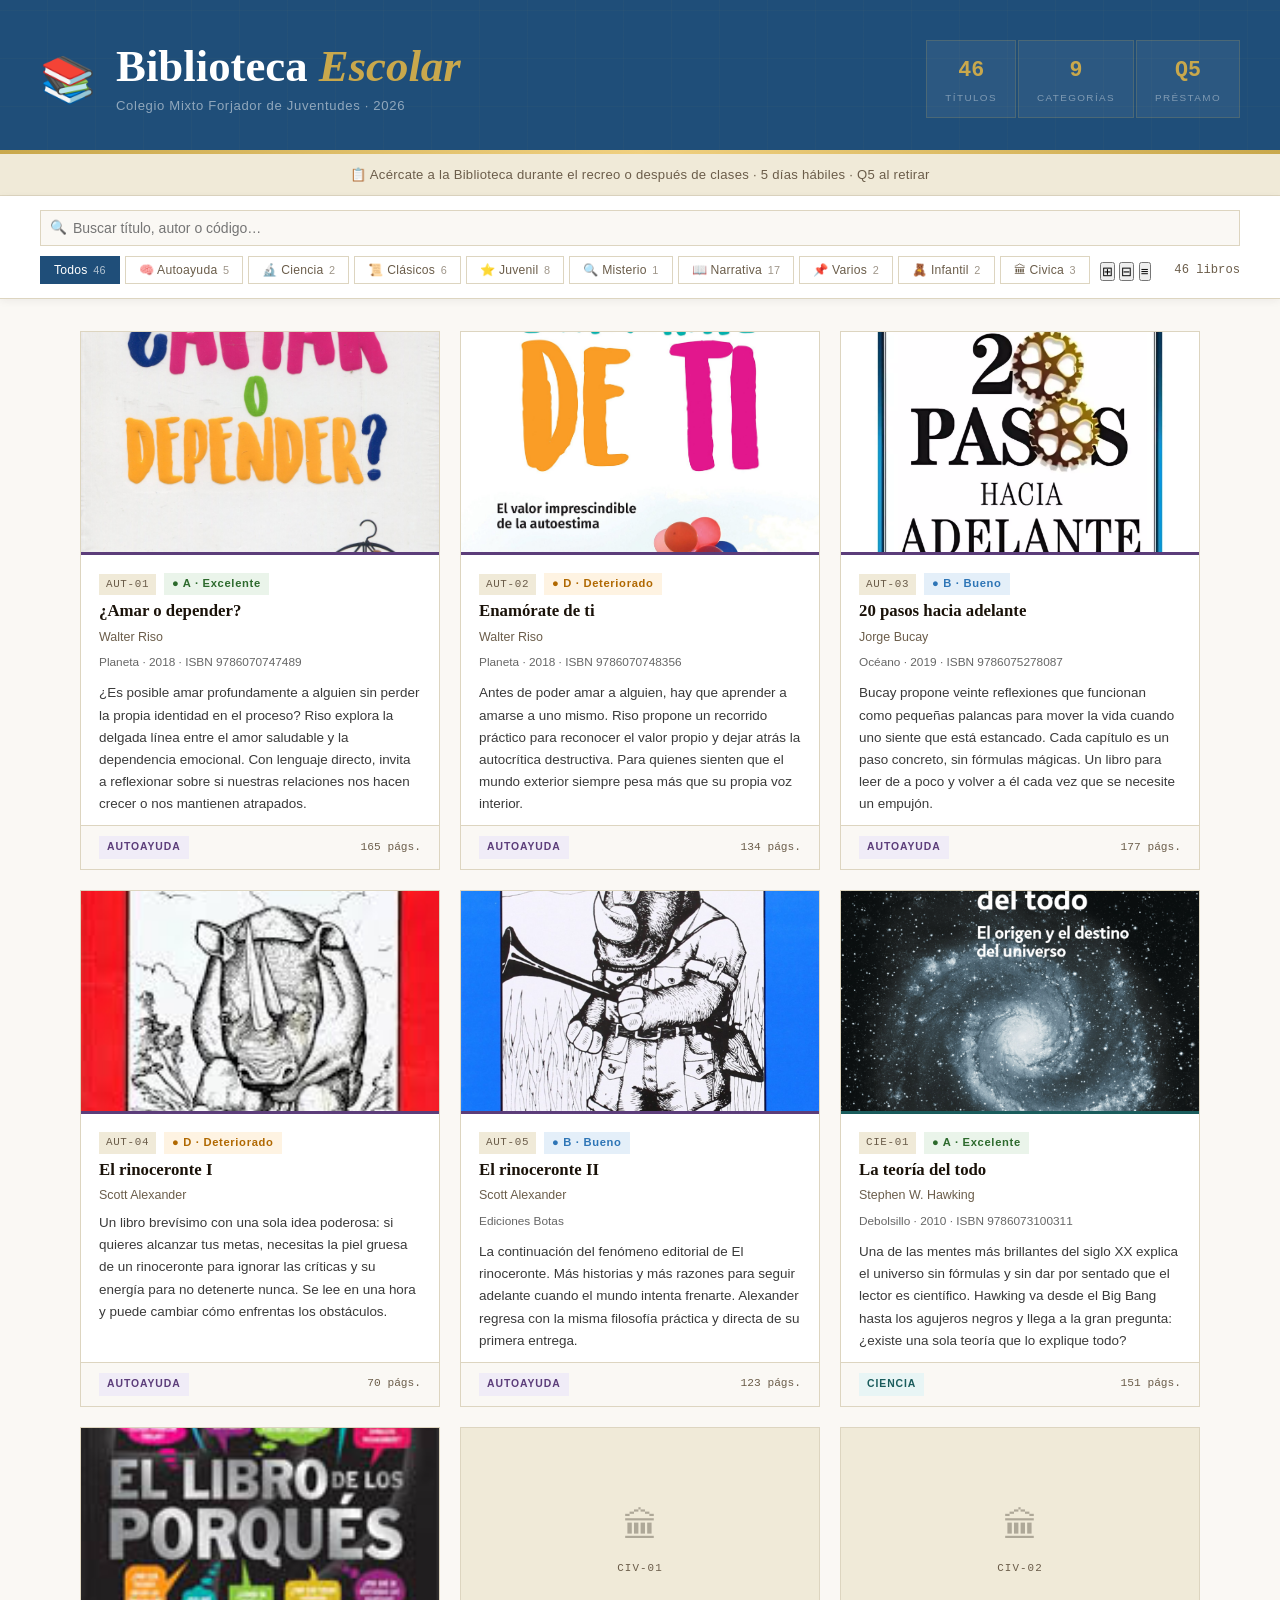
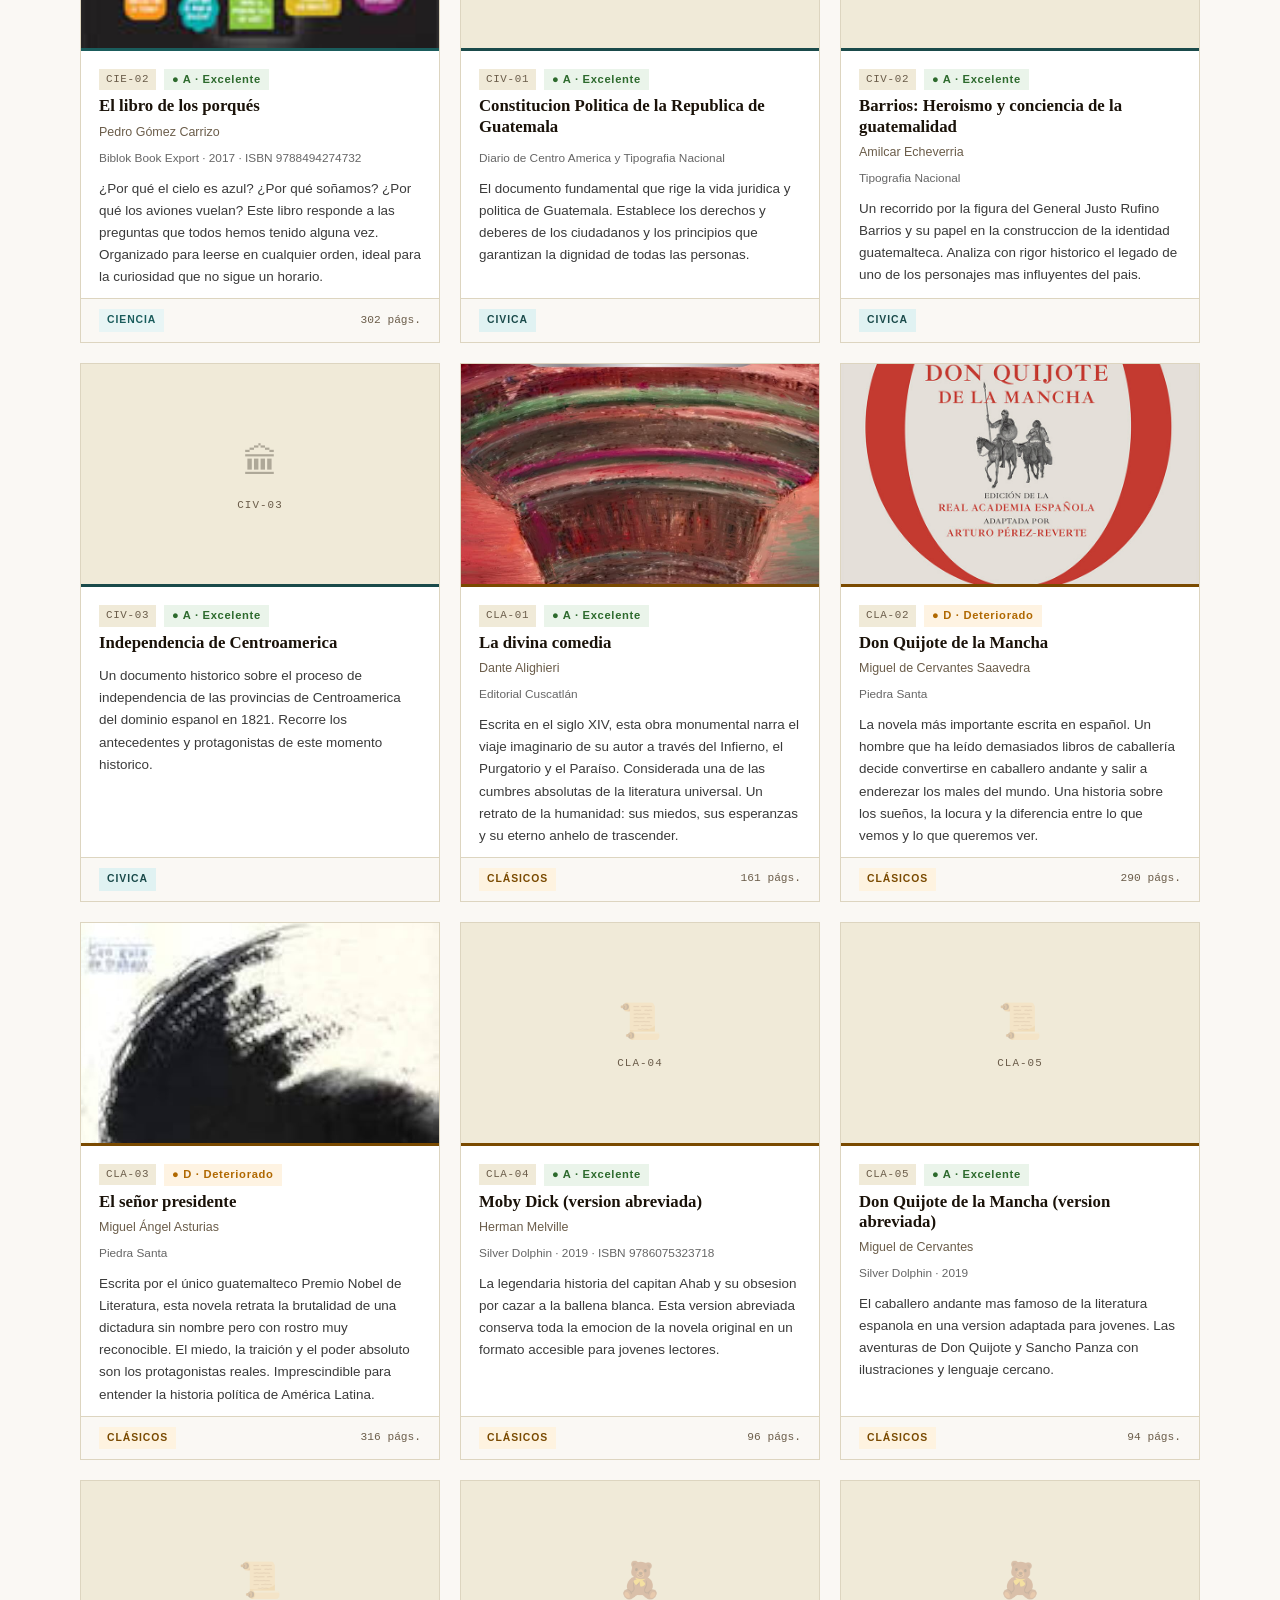
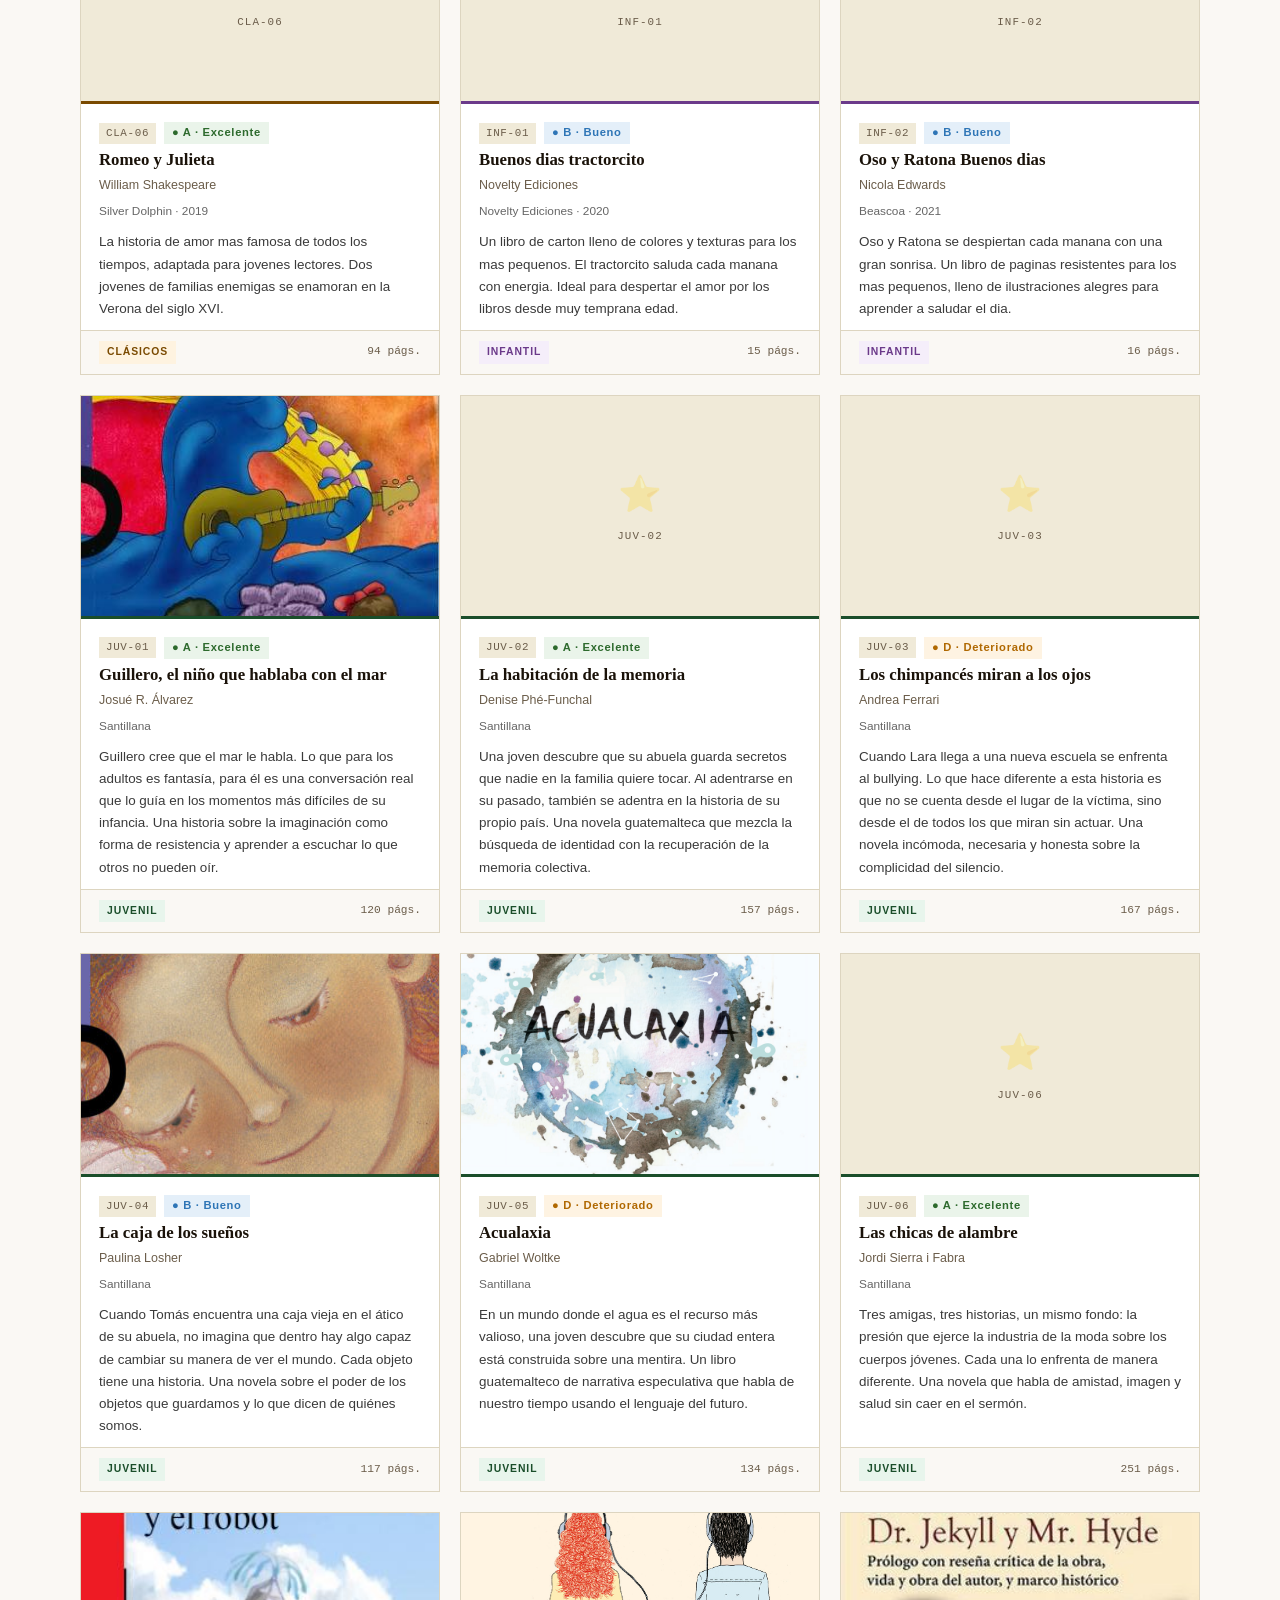
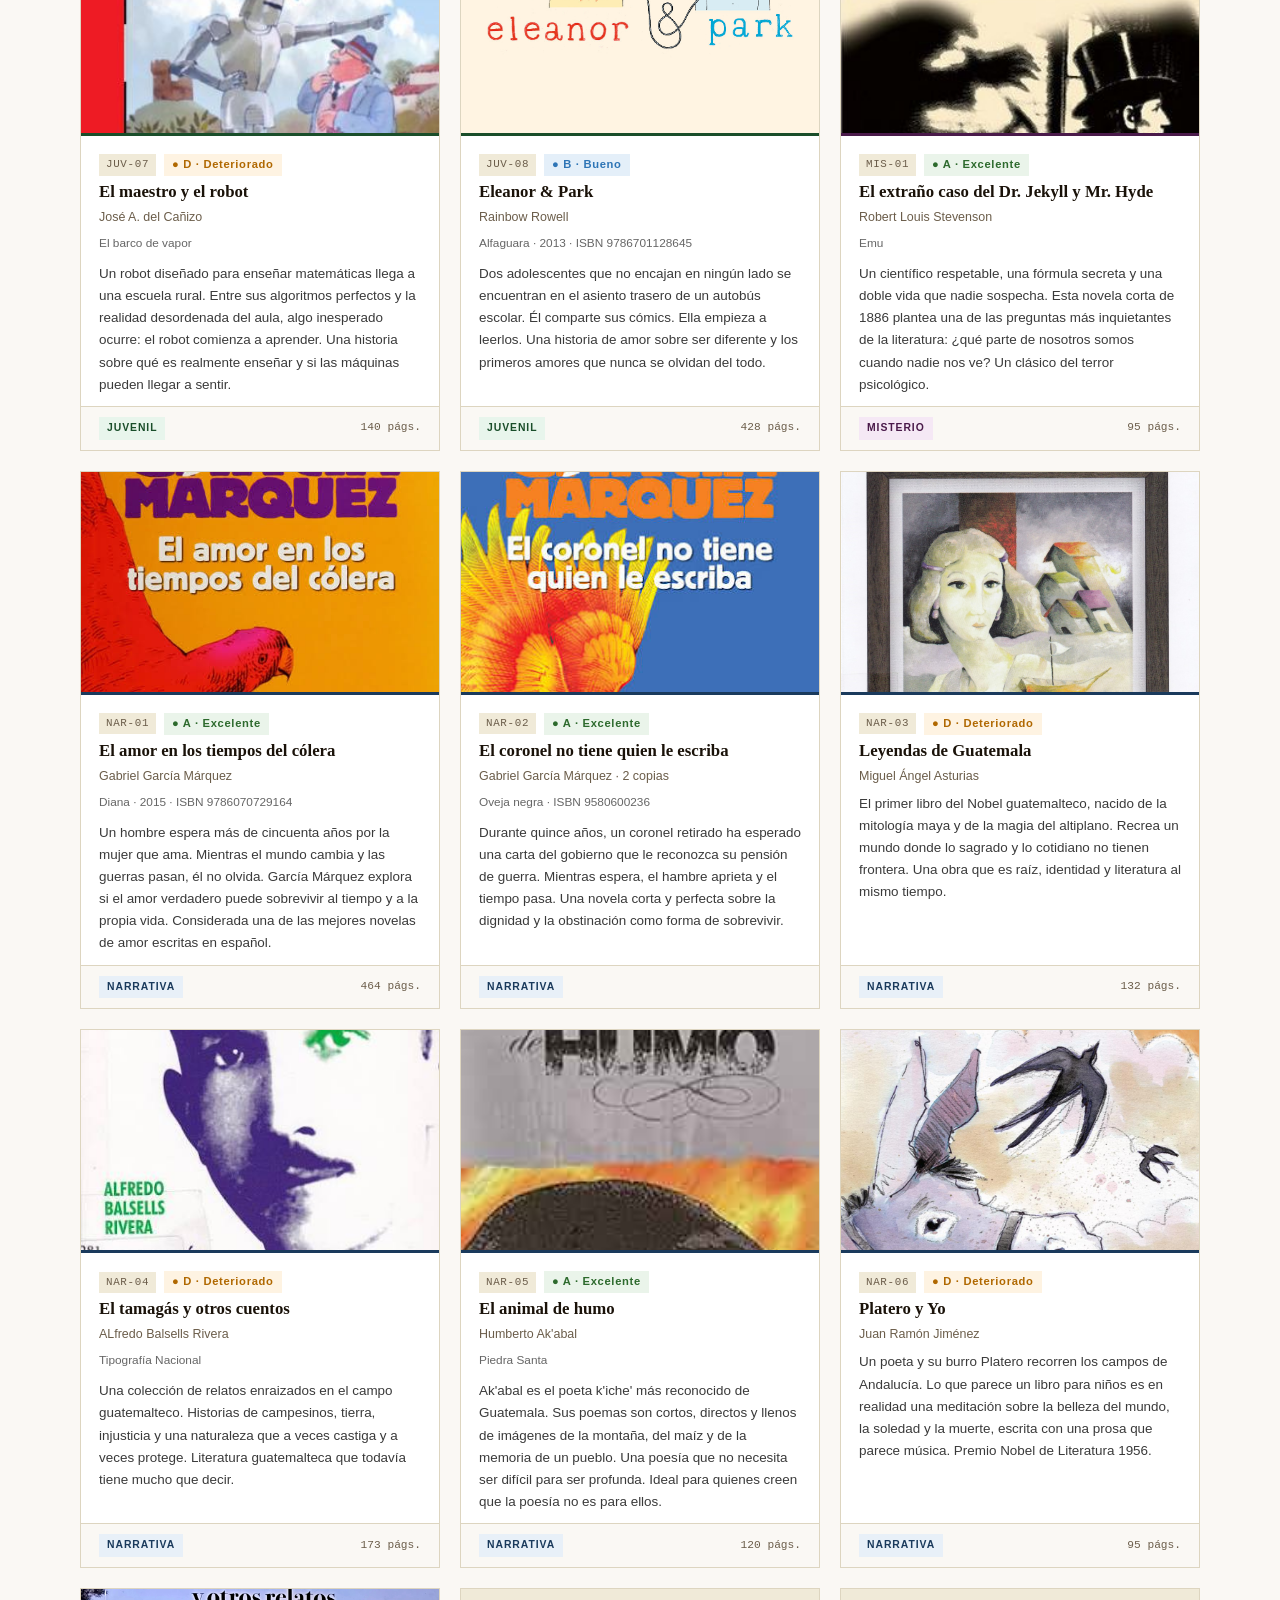
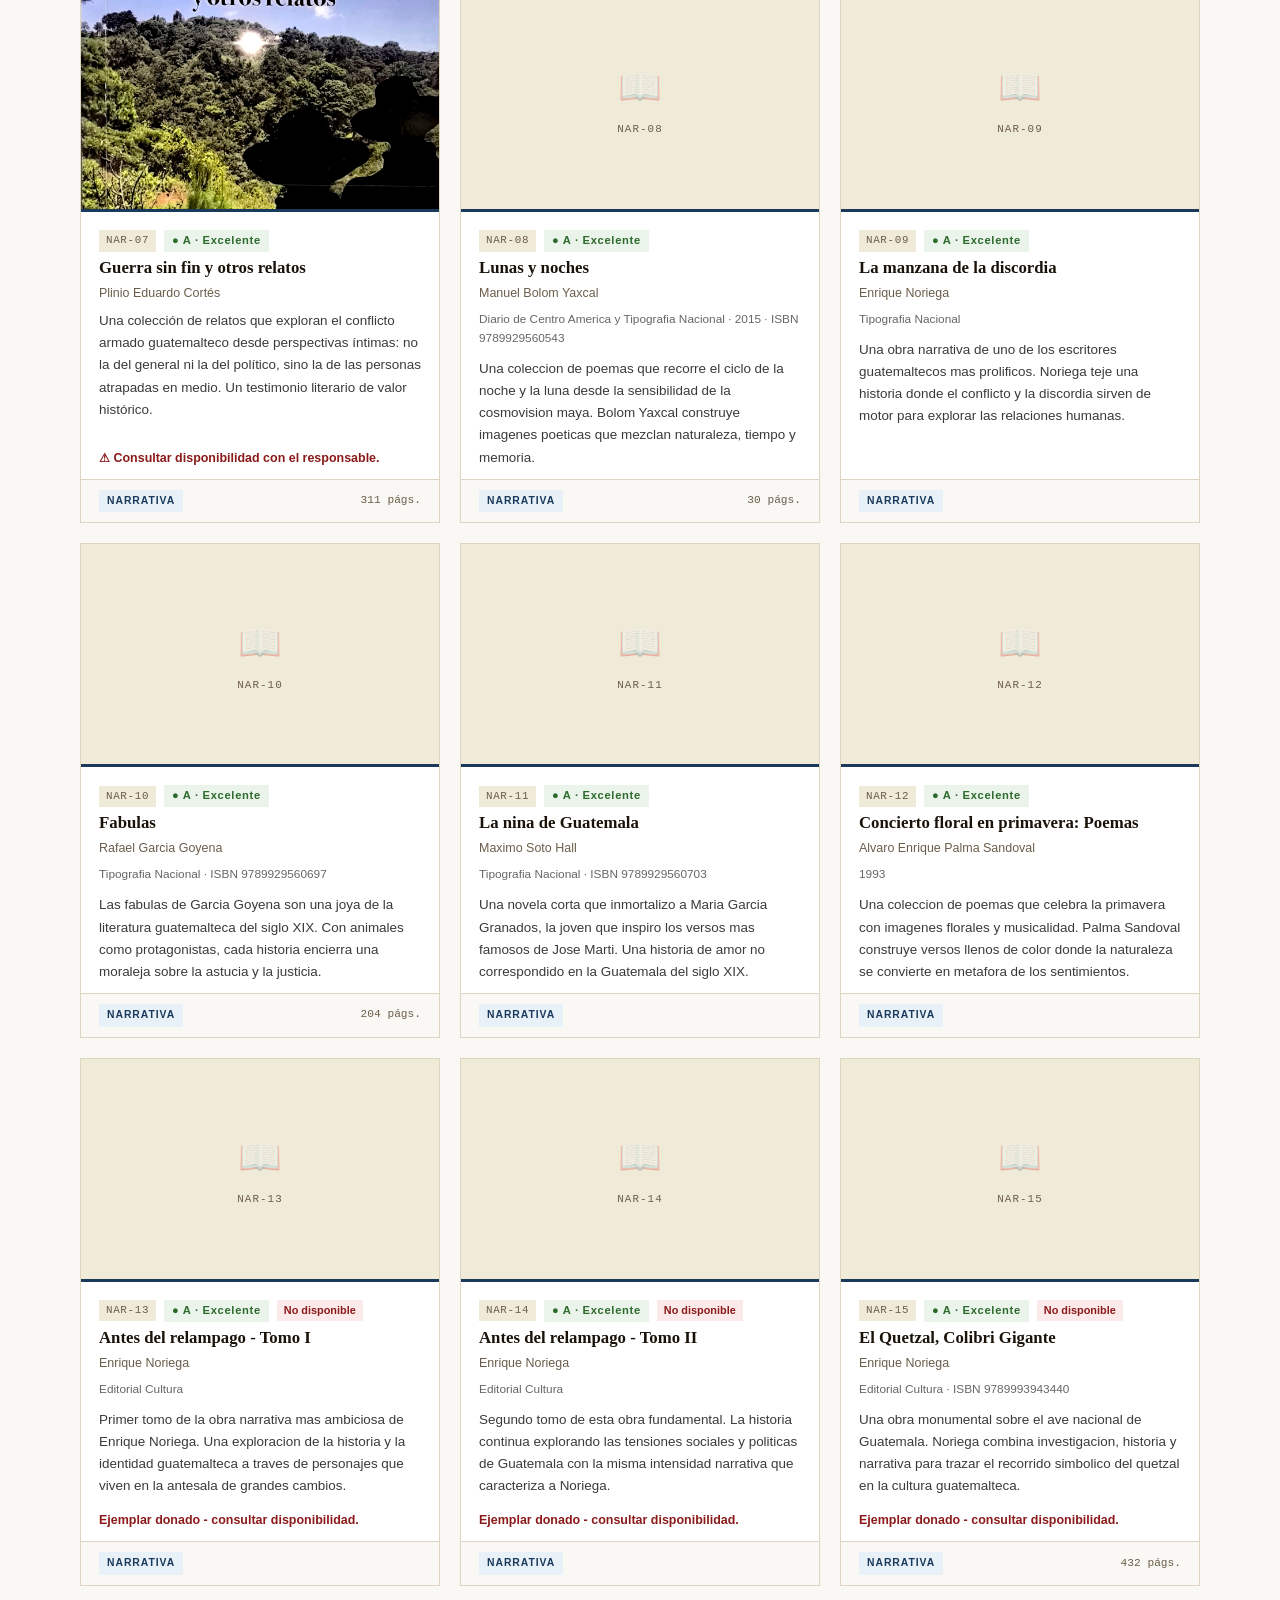
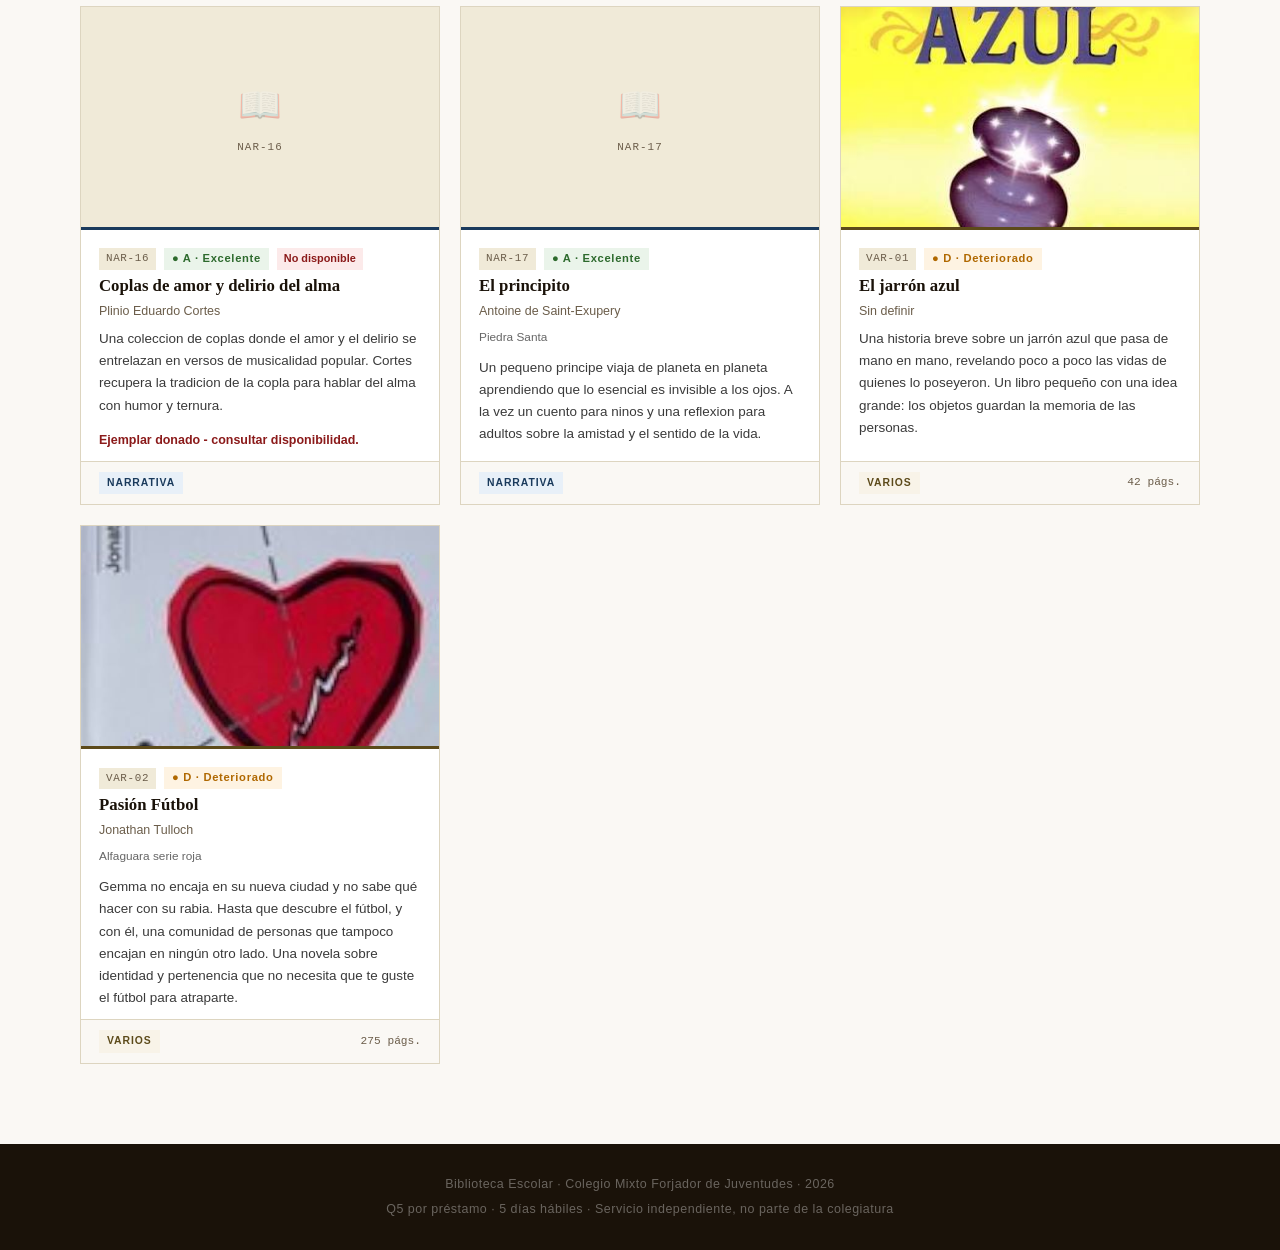
==== commit 0b92f1e0: "Update index.html" ====
--- a/index.html
+++ b/index.html
@@ -37,16 +37,18 @@
       <span class="search-icon">🔍</span>
       <input type="text" id="search" placeholder="Buscar título, autor o código…" autocomplete="off">
     </div>
-    <div class="filters" id="filters">
-      <!-- Generado automáticamente por app.js -->
+    <div class="filters" id="filters"></div>
+    <div class="view-toggle">
+      <button class="view-btn active" id="btn-grid"    onclick="setView('grid')"    title="Portadas grandes">⊞</button>
+      <button class="view-btn"        id="btn-compact" onclick="setView('compact')" title="Portadas pequeñas">⊟</button>
+      <button class="view-btn"        id="btn-list"    onclick="setView('list')"    title="Lista">≡</button>
     </div>
     <span class="count-label" id="count"></span>
   </div>
 </div>
 
 <main class="main">
-  <div class="grid" id="grid">
-    <!-- Generado automáticamente por app.js desde libros.js -->
+  <div class="grid view-grid" id="grid">
     <p style="padding:40px;color:#999;font-style:italic">Cargando catálogo…</p>
   </div>
 </main>
@@ -56,7 +58,6 @@
   <p>Q5 por préstamo · 5 días hábiles · Servicio independiente, no parte de la colegiatura</p>
 </footer>
 
-<!-- DATOS primero, luego lógica -->
 <script src="js/libros.js"></script>
 <script src="js/app.js"></script>
 
--- a/css/style.css
+++ b/css/style.css
@@ -153,13 +153,8 @@
   display: flex; align-items: center; justify-content: center;
 }
 .card-img img {
-  width: 100%;
-  height: 100%;
-  object-fit: contain;
-  background: white;
-  display: block;
-  transition: transform .3s;
-  padding: 6px;
+  width: 100%; height: 100%; object-fit: cover;
+  display: block; transition: transform .3s;
 }
 .card:hover .card-img img { transform: scale(1.03); }
 .img-ph {
@@ -265,3 +260,12 @@
 .card-nota { font-size: .78rem; color: #8b1a1a; font-weight: 600; margin-top: 8px; }
 .no-disponible { font-size: .68rem; background: #fceaea; color: #8b1a1a; padding: 2px 7px; font-weight: 600; }
 .filter-count { font-size: .68rem; opacity: .65; margin-left: 2px; }
+
+.card-info{font-size:.74rem;color:#666;margin-bottom:4px}
+.card-nota{font-size:.78rem;color:#8b1a1a;font-weight:600;margin-top:8px}
+.no-disponible{font-size:.68rem;background:#fceaea;color:#8b1a1a;padding:2px 7px;font-weight:600}
+.filter-count{font-size:.68rem;opacity:.65;margin-left:2px}
+.cat-INF{color:#6b3a8a;background:#f5eefa}
+.card-accent.cat-INF{background:#6b3a8a}
+.cat-CIV{color:#1a4a4a;background:#e0f2f2}
+.card-accent.cat-CIV{background:#1a4a4a}
